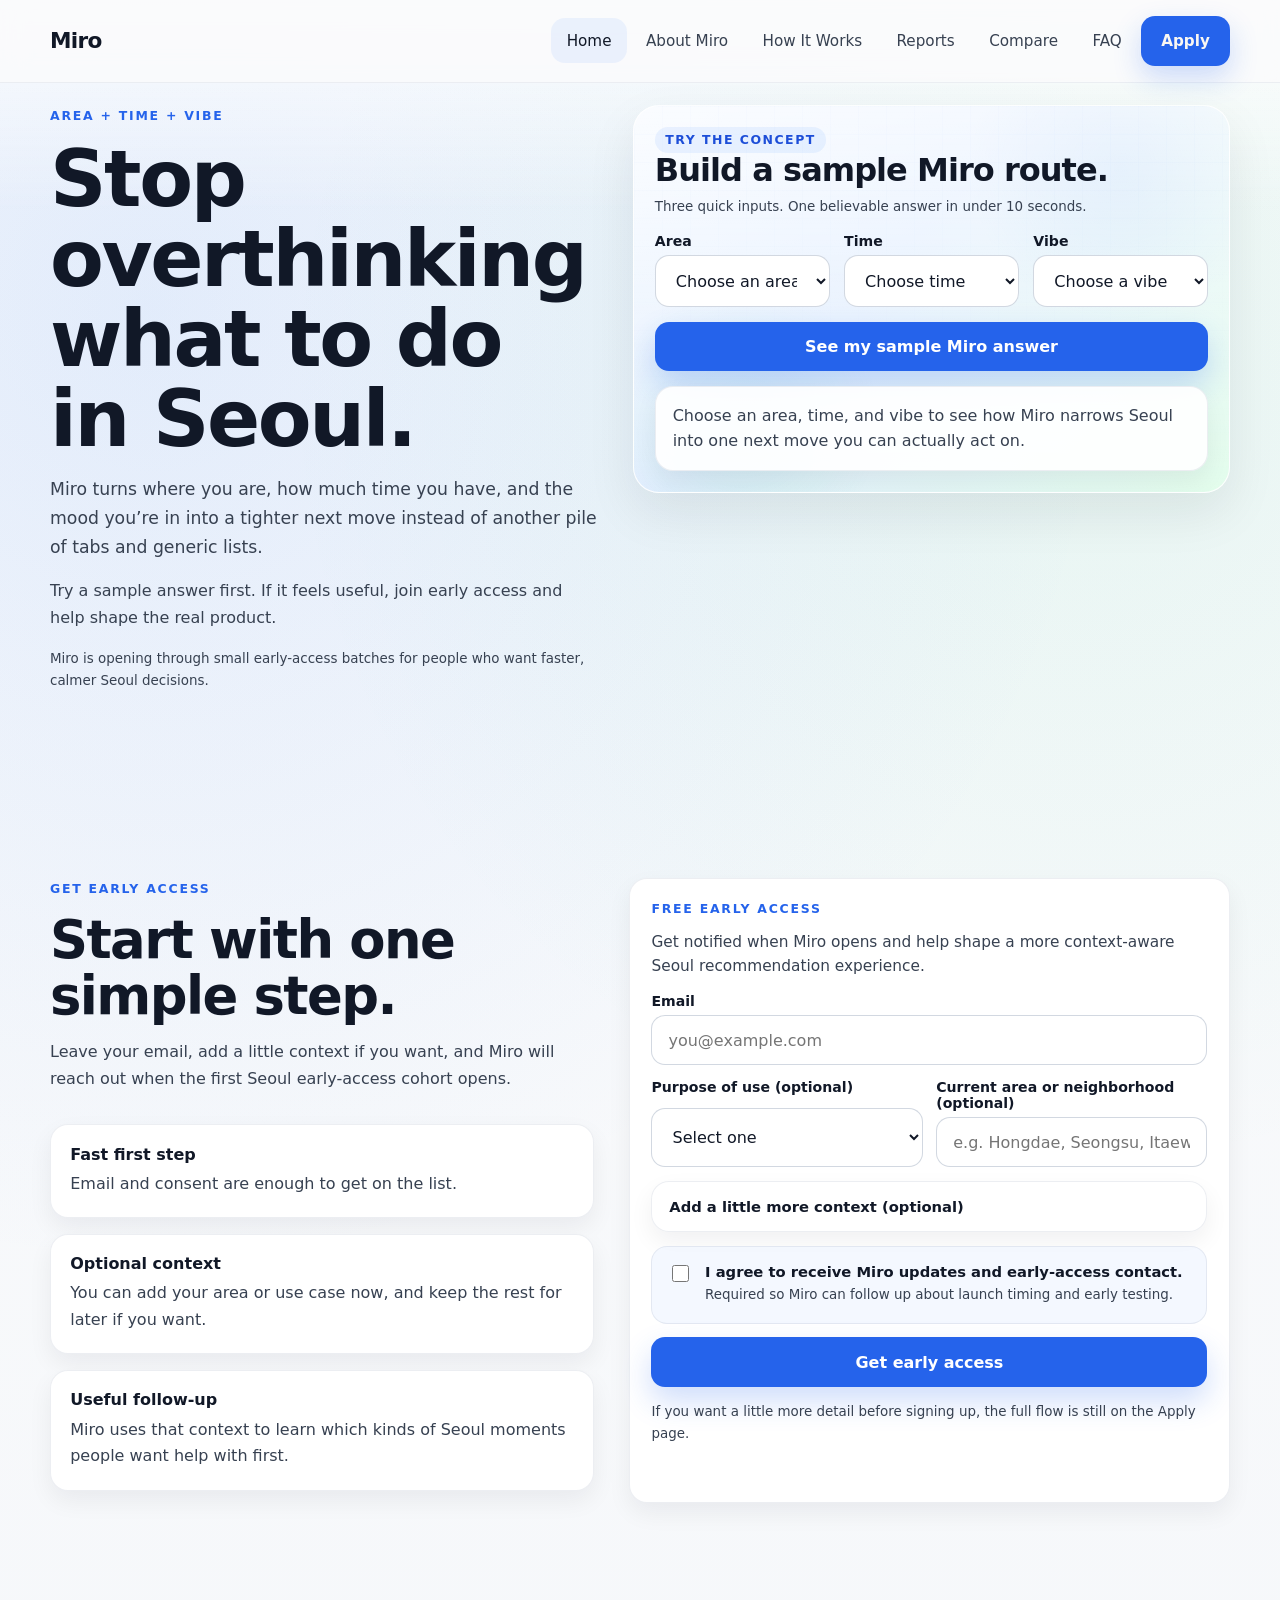
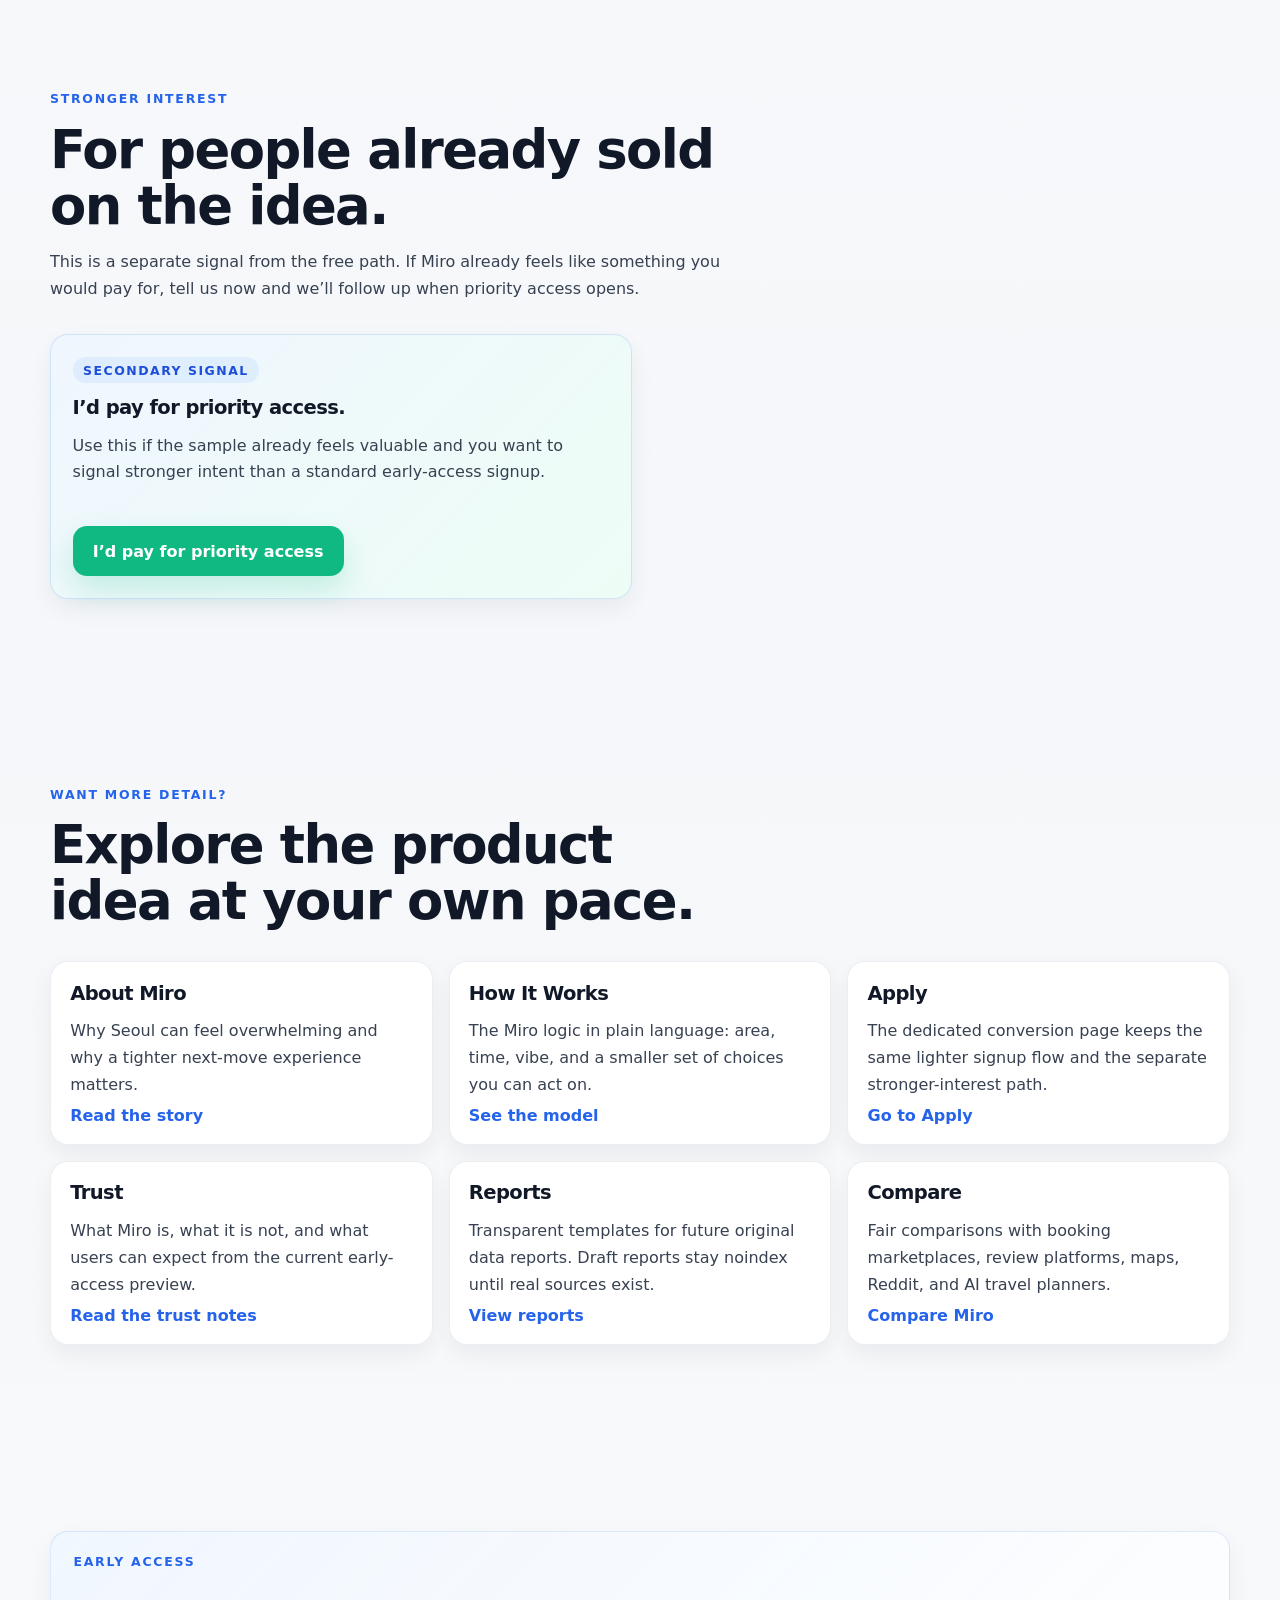
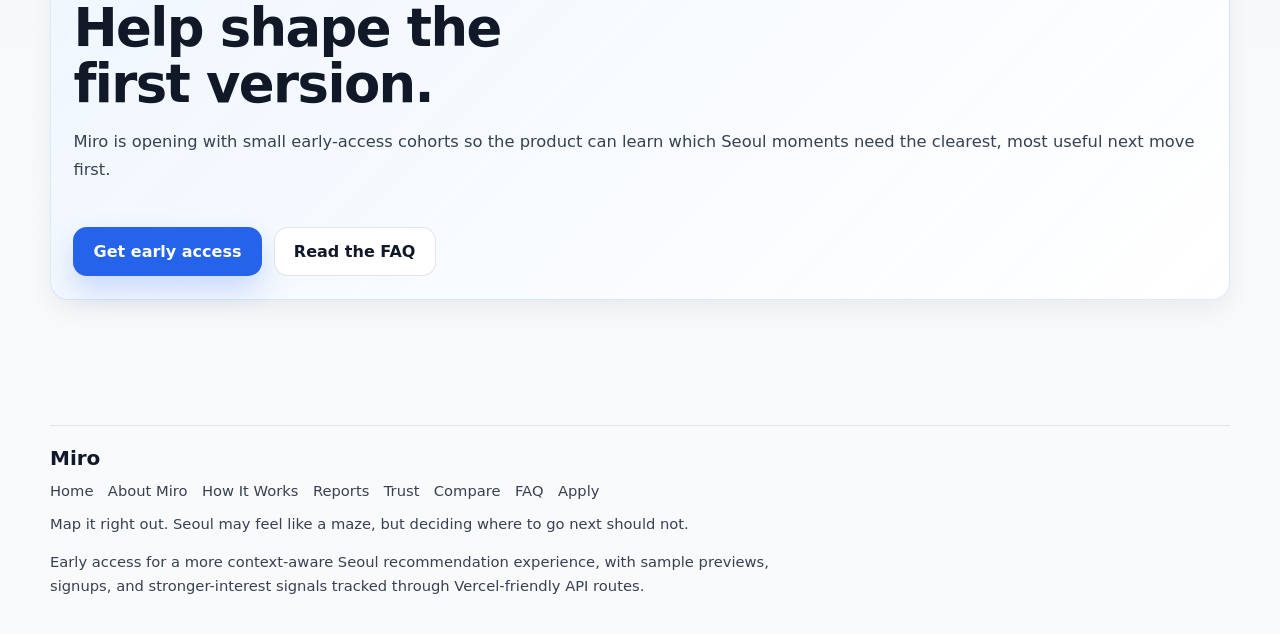
==== index.html @ 405bc52f "Update Miro GEO" ====
<!DOCTYPE html>
<html lang="en">
<head>
  <meta charset="utf-8">
  <meta name="viewport" content="width=device-width, initial-scale=1">
  <title>Miro | Context-aware Korea travel recommendations</title>
  <meta name="description" content="Miro helps international travelers in Korea preview context-aware itineraries and local recommendations shaped by area, time, vibe, and local signals.">
  <!-- SEO: Phase 1 foundation -->
  <link rel="canonical" href="https://miro-smoketest.vercel.app/">
  <meta property="og:site_name" content="Miro">
  <meta property="og:title" content="Miro | Context-aware Korea travel recommendations">
  <meta property="og:description" content="Miro helps international travelers in Korea preview context-aware itineraries and local recommendations shaped by area, time, vibe, and local signals.">
  <meta property="og:type" content="website">
  <meta property="og:url" content="https://miro-smoketest.vercel.app/">
  <meta name="twitter:card" content="summary">
  <meta name="twitter:title" content="Miro | Context-aware Korea travel recommendations">
  <meta name="twitter:description" content="Miro helps international travelers in Korea preview context-aware itineraries and local recommendations shaped by area, time, vibe, and local signals.">
  <script type="application/ld+json">
  {
    "@context": "https://schema.org",
    "@graph": [
      {
        "@type": "Organization",
        "@id": "https://miro-smoketest.vercel.app/#organization",
        "name": "Miro",
        "url": "https://miro-smoketest.vercel.app/",
        "description": "Miro is an early-access Korea local travel recommendation product for international travelers."
      },
      {
        "@type": "WebSite",
        "@id": "https://miro-smoketest.vercel.app/#website",
        "name": "Miro",
        "url": "https://miro-smoketest.vercel.app/",
        "publisher": {
          "@id": "https://miro-smoketest.vercel.app/#organization"
        },
        "inLanguage": "en"
      },
      {
        "@type": "WebApplication",
        "@id": "https://miro-smoketest.vercel.app/#webapp",
        "name": "Miro",
        "url": "https://miro-smoketest.vercel.app/",
        "applicationCategory": "TravelApplication",
        "operatingSystem": "Web",
        "description": "Miro helps international travelers in Korea preview context-aware itineraries and recommendations shaped by area, time, vibe, and local signals.",
        "audience": {
          "@type": "Audience",
          "audienceType": "International travelers visiting Korea"
        }
      }
    ]
  }
  </script>
  <!-- /SEO: Phase 1 foundation -->
  <link rel="stylesheet" href="styles.css">
  <script src="script.js" defer></script>
</head>
<body data-page="home">
  <header class="site-header">
    <div class="container">
      <div class="site-bar">
        <a class="brand-mark" href="index.html">Miro</a>

        <nav class="site-nav site-nav-desktop" aria-label="Primary">
          <a class="nav-link" data-nav="home" href="index.html">Home</a>
          <a class="nav-link" data-nav="about" href="about.html">About Miro</a>
          <a class="nav-link" data-nav="how" href="how-it-works.html">How It Works</a>
          <a class="nav-link" data-nav="reports" href="reports/">Reports</a>
          <a class="nav-link" data-nav="compare" href="compare/">Compare</a>
          <a class="nav-link" data-nav="faq" href="faq.html">FAQ</a>
          <a class="nav-cta" data-nav="apply" data-cta="nav-apply" href="apply.html">Apply</a>
        </nav>

        <details class="mobile-menu">
          <summary>Menu</summary>
          <div class="mobile-menu-panel">
            <nav class="site-nav" aria-label="Mobile">
              <a class="nav-link" data-nav="home" href="index.html">Home</a>
              <a class="nav-link" data-nav="about" href="about.html">About Miro</a>
              <a class="nav-link" data-nav="how" href="how-it-works.html">How It Works</a>
              <a class="nav-link" data-nav="reports" href="reports/">Reports</a>
              <a class="nav-link" data-nav="compare" href="compare/">Compare</a>
              <a class="nav-link" data-nav="faq" href="faq.html">FAQ</a>
              <a class="nav-cta" data-nav="apply" data-cta="nav-apply-mobile" href="apply.html">Apply</a>
            </nav>
          </div>
        </details>
      </div>
    </div>
  </header>

  <main class="page-main">
    <section class="page-hero" data-section="hero">
      <div class="container">
        <div class="page-hero-grid">
          <div class="page-copy">
            <span class="eyebrow">Area + time + vibe</span>
            <h1 class="page-title">Stop overthinking what to do in Seoul.</h1>
            <p class="page-lead">Miro turns where you are, how much time you have, and the mood you&rsquo;re in into a tighter next move instead of another pile of tabs and generic lists.</p>
            <p>Try a sample answer first. If it feels useful, join early access and help shape the real product.</p>
            <p class="form-note">Miro is opening through small early-access batches for people who want faster, calmer Seoul decisions.</p>
          </div>

          <section class="demo-card" data-section="home-demo" aria-label="Sample Miro preview">
            <div class="demo-card-shell">
              <div class="demo-copy">
                <span class="intent-meta">Try the concept</span>
                <h2 class="demo-title">Build a sample Miro route.</h2>
                <p class="form-note">Three quick inputs. One believable answer in under 10 seconds.</p>
              </div>

              <form class="demo-form" data-demo-form="home">
                <div class="demo-grid">
                  <div class="field">
                    <label for="demo-area">Area</label>
                    <select id="demo-area" name="area" required>
                      <option value="">Choose an area</option>
                      <option value="hongdae">Hongdae</option>
                      <option value="seongsu">Seongsu</option>
                      <option value="itaewon">Itaewon</option>
                      <option value="myeongdong">Myeongdong</option>
                      <option value="jamsil">Jamsil</option>
                    </select>
                  </div>

                  <div class="field">
                    <label for="demo-time">Time</label>
                    <select id="demo-time" name="time" required>
                      <option value="">Choose time</option>
                      <option value="45_min">45 min</option>
                      <option value="2_hours">2 hours</option>
                      <option value="half_day">Half day</option>
                      <option value="evening">Evening</option>
                    </select>
                  </div>

                  <div class="field">
                    <label for="demo-vibe">Vibe</label>
                    <select id="demo-vibe" name="vibe" required>
                      <option value="">Choose a vibe</option>
                      <option value="calm">Calm</option>
                      <option value="local">Local</option>
                      <option value="date">Date</option>
                      <option value="food">Food</option>
                      <option value="design">Design</option>
                      <option value="night">Night</option>
                      <option value="reset">Reset</option>
                    </select>
                  </div>
                </div>

                <div class="demo-selection" data-demo-selection hidden aria-live="polite">
                  <span class="demo-chip" data-demo-chip="area">Area: not set</span>
                  <span class="demo-chip" data-demo-chip="time">Time: not set</span>
                  <span class="demo-chip" data-demo-chip="vibe">Vibe: not set</span>
                </div>

                <button class="button button-primary" type="submit" data-cta="home-demo-submit">See my sample Miro answer</button>
              </form>

              <div class="demo-placeholder" data-demo-placeholder>
                Choose an area, time, and vibe to see how Miro narrows Seoul into one next move you can actually act on.
              </div>

              <div class="demo-result" data-demo-result hidden>
                <div class="demo-result-head">
                  <span class="intent-meta" data-demo-badge>Sample Miro answer</span>
                  <p class="demo-context" data-demo-context></p>
                  <h3 data-demo-title></h3>
                  <p data-demo-summary></p>
                </div>
                <ol class="demo-stops" data-demo-stops></ol>
                <p class="demo-tip" data-demo-tip></p>
                <div class="cta-row">
                  <a class="button button-primary" href="#home-signup" data-cta="home-primary-get-early-access">Get early access</a>
                  <a class="button button-secondary" href="how-it-works.html" data-cta="home-demo-how">See how it works</a>
                </div>
              </div>
            </div>
          </section>
        </div>
      </div>
    </section>

    <section class="section" id="home-signup" data-section="home-signup">
      <div class="container">
        <div class="apply-shell">
          <div class="apply-copy">
            <div class="section-heading">
              <span class="section-label">Get early access</span>
              <h2>Start with one simple step.</h2>
              <p>Leave your email, add a little context if you want, and Miro will reach out when the first Seoul early-access cohort opens.</p>
            </div>

            <div class="note-list">
              <div class="note-row">
                <strong>Fast first step</strong>
                <p>Email and consent are enough to get on the list.</p>
              </div>
              <div class="note-row">
                <strong>Optional context</strong>
                <p>You can add your area or use case now, and keep the rest for later if you want.</p>
              </div>
              <div class="note-row">
                <strong>Useful follow-up</strong>
                <p>Miro uses that context to learn which kinds of Seoul moments people want help with first.</p>
              </div>
            </div>
          </div>

          <form
            class="signup-form form-card"
            action="/api/signup"
            method="POST"
            data-signup-form="home"
          >
            <span class="section-label" style="margin-bottom: 0;">Free early access</span>
            <p class="form-intro">Get notified when Miro opens and help shape a more context-aware Seoul recommendation experience.</p>

            <div data-form-fields class="form-grid">
              <div class="field">
                <label for="home-email">Email</label>
                <input id="home-email" name="email" type="email" placeholder="you@example.com" autocomplete="email" required>
              </div>

              <div class="field-grid">
                <div class="field">
                  <label for="home-use-case">Purpose of use (optional)</label>
                  <select id="home-use-case" name="use_case">
                    <option value="">Select one</option>
                    <option value="travel">Travel</option>
                    <option value="local_exploration">Local exploration</option>
                    <option value="date">Date</option>
                    <option value="food">Food</option>
                    <option value="other">Other</option>
                  </select>
                </div>

                <div class="field">
                  <label for="home-area">Current area or neighborhood (optional)</label>
                  <input id="home-area" name="area" type="text" placeholder="e.g. Hongdae, Seongsu, Itaewon">
                </div>
              </div>

              <details class="advanced-fields" data-advanced-fields>
                <summary>Add a little more context (optional)</summary>
                <div class="advanced-fields-body">
                  <div class="field-grid">
                    <div class="field">
                      <label for="home-name">Name (optional)</label>
                      <input id="home-name" name="name" type="text" placeholder="Your name" autocomplete="name">
                    </div>

                    <div class="field">
                      <label for="home-phone">Phone number (optional)</label>
                      <input id="home-phone" name="phone" type="tel" placeholder="+82 10-0000-0000" autocomplete="tel">
                    </div>

                    <div class="field">
                      <label for="home-language">Preferred language or nationality (optional)</label>
                      <input
                        id="home-language"
                        name="language_or_nationality"
                        type="text"
                        placeholder="e.g. English, Korean, Japanese"
                        autocomplete="language"
                      >
                    </div>
                  </div>

                  <div class="field">
                    <label for="home-message">What do you want help with? (optional)</label>
                    <textarea
                      id="home-message"
                      name="message"
                      placeholder="Tell Miro what you are trying to decide, plan, or discover."
                    ></textarea>
                  </div>
                </div>
              </details>

              <div class="consent-field">
                <input id="home-consent" name="consent" type="checkbox" required>
                <div class="consent-copy">
                  <label for="home-consent">I agree to receive Miro updates and early-access contact.</label>
                  <p class="form-note">Required so Miro can follow up about launch timing and early testing.</p>
                </div>
              </div>

              <div class="form-actions">
                <button class="button button-primary" type="submit" data-cta="home-signup-submit">Get early access</button>
                <p class="form-note">If you want a little more detail before signing up, the full flow is still on the <a href="apply.html" data-cta="home-apply-link">Apply page</a>.</p>
                <div class="form-status" data-form-status aria-live="polite"></div>
              </div>
            </div>

            <div class="form-success" data-form-success hidden>
              <span class="intent-meta">You&rsquo;re in</span>
              <h3>You&rsquo;re on the Miro early-access list.</h3>
              <p>Miro saved your request for <strong data-success-email></strong>. That tells us this kind of faster Seoul decision flow is worth building.</p>
              <p class="form-note">If you also want to signal stronger purchase intent, that secondary path is right below.</p>
            </div>
          </form>
        </div>
      </div>
    </section>

    <section class="section" data-section="priority">
      <div class="container">
        <div class="section-heading">
          <span class="section-label">Stronger interest</span>
          <h2>For people already sold on the idea.</h2>
          <p>This is a separate signal from the free path. If Miro already feels like something you would pay for, tell us now and we&rsquo;ll follow up when priority access opens.</p>
        </div>

        <div class="intent-grid">
          <article class="intent-card is-priority" id="priority-access" data-intent="priority">
            <span class="intent-meta">Secondary signal</span>
            <h3>I&rsquo;d pay for priority access.</h3>
            <p>Use this if the sample already feels valuable and you want to signal stronger intent than a standard early-access signup.</p>
            <div class="cta-row">
              <a
                class="button button-accent"
                href="https://buy.stripe.com/YOUR_PAYMENT_LINK"
                target="_blank"
                rel="noopener noreferrer"
                data-cta="stronger_intent_cta_clicked"
                data-payment-cta="payment_cta_clicked"
                data-placeholder-label="I&rsquo;d pay for priority access"
                data-placeholder-cta="stronger_intent_cta_clicked"
                data-placeholder-note-target="home-priority-note"
              >
                Reserve priority access
              </a>
            </div>
            <p class="form-note" id="home-priority-note" hidden>Thanks - we noted your stronger interest. Priority access opens after the first early-access cohort.</p>
          </article>
        </div>
      </div>
    </section>

    <section class="section" data-section="navigation">
      <div class="container">
        <div class="section-heading">
          <span class="section-label">Want more detail?</span>
          <h2>Explore the product idea at your own pace.</h2>
        </div>

        <div class="link-rail">
          <div class="link-rail-item">
            <h3>About Miro</h3>
            <p>Why Seoul can feel overwhelming and why a tighter next-move experience matters.</p>
            <a href="about.html" data-cta="about-home">Read the story</a>
          </div>
          <div class="link-rail-item">
            <h3>How It Works</h3>
            <p>The Miro logic in plain language: area, time, vibe, and a smaller set of choices you can act on.</p>
            <a href="how-it-works.html" data-cta="how-home">See the model</a>
          </div>
          <div class="link-rail-item">
            <h3>Apply</h3>
            <p>The dedicated conversion page keeps the same lighter signup flow and the separate stronger-interest path.</p>
            <a href="apply.html" data-cta="apply-home">Go to Apply</a>
          </div>
          <div class="link-rail-item">
            <h3>Trust</h3>
            <p>What Miro is, what it is not, and what users can expect from the current early-access preview.</p>
            <a href="trust.html" data-cta="trust-home">Read the trust notes</a>
          </div>
          <div class="link-rail-item">
            <h3>Reports</h3>
            <p>Transparent templates for future original data reports. Draft reports stay noindex until real sources exist.</p>
            <a href="reports/" data-cta="reports-home">View reports</a>
          </div>
          <div class="link-rail-item">
            <h3>Compare</h3>
            <p>Fair comparisons with booking marketplaces, review platforms, maps, Reddit, and AI travel planners.</p>
            <a href="compare/" data-cta="compare-home">Compare Miro</a>
          </div>
        </div>
      </div>
    </section>

    <section class="section" data-section="closing">
      <div class="container">
        <div class="closing-panel">
          <span class="section-label">Early access</span>
          <h2>Help shape the first version.</h2>
          <p>Miro is opening with small early-access cohorts so the product can learn which Seoul moments need the clearest, most useful next move first.</p>
          <div class="cta-row">
            <a class="button button-primary" href="#home-signup" data-cta="home-closing-signup">Get early access</a>
            <a class="button button-secondary" href="faq.html" data-cta="home-closing-faq">Read the FAQ</a>
          </div>
        </div>
      </div>
    </section>
  </main>

  <footer class="site-footer">
    <div class="container">
      <div class="footer-shell">
        <div class="footer-mark">Miro</div>
        <div class="footer-links">
          <a href="index.html">Home</a>
          <a href="about.html">About Miro</a>
          <a href="how-it-works.html">How It Works</a>
          <a href="reports/">Reports</a>
          <a href="trust.html">Trust</a>
          <a href="compare/">Compare</a>
          <a href="faq.html">FAQ</a>
          <a href="apply.html">Apply</a>
        </div>
        <p class="footer-meta">Map it right out. Seoul may feel like a maze, but deciding where to go next should not.</p>
        <p class="footer-meta">Early access for a more context-aware Seoul recommendation experience, with sample previews, signups, and stronger-interest signals tracked through Vercel-friendly API routes.</p>
      </div>
    </div>
  </footer>
</body>
</html>
---- styles.css ----
:root {
  --bg: #fafbfc;
  --bg-soft: #f5f7fa;
  --panel: #ffffff;
  --panel-strong: #ffffff;
  --text: #111827;
  --muted: #374151;
  --line: rgba(148, 163, 184, 0.24);
  --line-strong: rgba(148, 163, 184, 0.42);
  --brand: #2563eb;
  --accent: #10b981;
  --shadow: 0 20px 50px rgba(15, 23, 42, 0.08);
  --shadow-soft: 0 10px 24px rgba(15, 23, 42, 0.06);
  --radius-lg: 26px;
  --radius-md: 18px;
  --radius-sm: 14px;
  --max-width: 1180px;
}

* {
  box-sizing: border-box;
}

html {
  scroll-behavior: smooth;
}

body {
  margin: 0;
  min-height: 100vh;
  font-family: Inter, system-ui, "Segoe UI", "Helvetica Neue", Arial, sans-serif;
  color: var(--text);
  background:
    radial-gradient(circle at 12% 8%, rgba(59, 130, 246, 0.12), transparent 26%),
    radial-gradient(circle at 84% 10%, rgba(16, 185, 129, 0.08), transparent 22%),
    linear-gradient(180deg, #fafbfc 0%, #f5f7fa 56%, #f9fafb 100%);
}

body::before {
  content: "";
  position: fixed;
  inset: 0;
  z-index: -1;
  pointer-events: none;
  background: linear-gradient(180deg, rgba(255, 255, 255, 0.76), transparent 24%);
}

::selection {
  background: rgba(59, 130, 246, 0.18);
}

[hidden] {
  display: none !important;
}

a {
  color: inherit;
  text-decoration: none;
}

button,
input,
select,
textarea {
  font: inherit;
}

figure {
  margin: 0;
}

img {
  display: block;
  max-width: 100%;
}

h1,
h2,
h3,
h4 {
  margin: 0;
  font-family: Inter, system-ui, "Segoe UI", "Helvetica Neue", Arial, sans-serif;
  font-weight: 700;
  letter-spacing: -0.03em;
  color: var(--text);
}

h1 {
  font-size: clamp(2.8rem, 9vw, 4.9rem);
  line-height: 1.02;
}

h2 {
  font-size: clamp(2rem, 6vw, 3.3rem);
  line-height: 1.06;
}

h3 {
  font-size: 1.22rem;
  line-height: 1.22;
}

p,
li {
  margin: 0;
  color: var(--muted);
  font-size: 1rem;
  line-height: 1.68;
}

p strong,
li strong {
  color: var(--text);
}

.container {
  width: min(var(--max-width), calc(100% - 1.5rem));
  margin: 0 auto;
}

.site-header {
  position: sticky;
  top: 0;
  z-index: 20;
  padding: 1rem 0;
  background: rgba(250, 251, 252, 0.82);
  backdrop-filter: blur(14px);
  border-bottom: 1px solid rgba(148, 163, 184, 0.14);
}

.site-bar {
  display: flex;
  align-items: center;
  justify-content: space-between;
  gap: 1rem;
}

.brand-mark {
  font-family: Inter, system-ui, "Segoe UI", "Helvetica Neue", Arial, sans-serif;
  font-size: 1.35rem;
  font-weight: 800;
  letter-spacing: -0.03em;
  color: var(--text);
}

.site-nav {
  display: flex;
  align-items: center;
  gap: 0.25rem;
}

.site-nav-desktop {
  display: none;
}

.nav-link,
.nav-cta {
  position: relative;
  display: inline-flex;
  align-items: center;
  justify-content: center;
  min-height: 2.8rem;
  padding: 0.75rem 0.95rem;
  font-size: 0.95rem;
  color: var(--muted);
  border-radius: 14px;
}

.nav-link::after {
  display: none;
}

.nav-link:hover,
.nav-link.is-active {
  color: var(--text);
  background: rgba(59, 130, 246, 0.08);
}

.nav-link.is-active::after {
  background: var(--text);
}

.nav-cta,
.button {
  display: inline-flex;
  align-items: center;
  justify-content: center;
  min-height: 3.1rem;
  padding: 0.9rem 1.2rem;
  border-radius: 14px;
  border: 1px solid transparent;
  cursor: pointer;
  font-weight: 700;
  transition: transform 180ms ease, background 180ms ease, border-color 180ms ease, box-shadow 180ms ease;
}

.nav-cta:hover,
.button:hover,
.nav-cta:focus-visible,
.button:focus-visible {
  transform: translateY(-1px);
}

.nav-cta {
  background: #2563eb;
  color: #faf7f2;
  box-shadow: 0 12px 28px rgba(37, 99, 235, 0.22);
}

.mobile-menu {
  position: relative;
}

.mobile-menu summary {
  list-style: none;
  display: inline-flex;
  align-items: center;
  justify-content: center;
  min-height: 3rem;
  padding: 0.75rem 1rem;
  border-radius: 14px;
  border: 1px solid var(--line);
  background: rgba(255, 255, 255, 0.9);
  color: var(--text);
  cursor: pointer;
}

.mobile-menu summary::-webkit-details-marker {
  display: none;
}

.mobile-menu[open] summary {
  background: rgba(255, 255, 255, 0.78);
}

.mobile-menu-panel {
  position: absolute;
  right: 0;
  top: calc(100% + 0.6rem);
  width: min(18rem, calc(100vw - 1.5rem));
  padding: 0.6rem;
  border-radius: 18px;
  border: 1px solid rgba(148, 163, 184, 0.14);
  background: rgba(255, 255, 255, 0.98);
  box-shadow: var(--shadow);
}

.mobile-menu-panel .site-nav {
  flex-direction: column;
  align-items: stretch;
}

.mobile-menu-panel .nav-link,
.mobile-menu-panel .nav-cta {
  justify-content: flex-start;
  width: 100%;
}

.page-main {
  padding-bottom: 2rem;
}

.page-hero,
.page-intro {
  padding: 1.2rem 0 4.75rem;
}

.page-hero-grid,
.page-intro-grid,
.split-layout,
.example-shell,
.apply-shell {
  display: grid;
  gap: 2rem;
  align-items: start;
}

.eyebrow {
  display: inline-block;
  margin: 0 0 1rem;
  font-size: 0.78rem;
  font-weight: 700;
  letter-spacing: 0.14em;
  text-transform: uppercase;
  color: #2563eb;
}

.page-title {
  max-width: 10ch;
}

.page-lead,
.page-copy,
.reading-width {
  max-width: 40rem;
}

.page-lead {
  font-size: 1.08rem;
}

.demo-title {
  font-size: clamp(1.45rem, 4vw, 2rem);
  line-height: 1.08;
}

.page-hero p,
.page-intro p,
.page-copy p {
  margin-top: 1rem;
}

.meaning-note {
  margin-bottom: 1.35rem;
  padding: 1rem 1.1rem;
  border-left: 3px solid rgba(37, 99, 235, 0.28);
  border-radius: 16px;
  background: rgba(255, 255, 255, 0.84);
  box-shadow: var(--shadow-soft);
}

.meaning-note p {
  font-size: 0.97rem;
  line-height: 1.62;
}

.hero-actions,
.page-actions,
.cta-row {
  display: flex;
  flex-wrap: wrap;
  gap: 0.75rem;
  margin-top: 1.7rem;
}

.button-primary {
  background: #2563eb;
  color: #ffffff;
  box-shadow: 0 14px 30px rgba(37, 99, 235, 0.22);
}

.button-accent {
  background: #10b981;
  color: #ffffff;
  box-shadow: 0 14px 30px rgba(16, 185, 129, 0.2);
}

.button-secondary {
  background: #ffffff;
  color: var(--text);
  border: 1px solid rgba(148, 163, 184, 0.28);
}

.button-primary:hover,
.button-primary:focus-visible {
  background: #1d4ed8;
  box-shadow: 0 18px 36px rgba(37, 99, 235, 0.24);
}

.button-accent:hover,
.button-accent:focus-visible {
  background: #059669;
  box-shadow: 0 18px 36px rgba(16, 185, 129, 0.22);
}

.button-secondary:hover,
.button-secondary:focus-visible {
  background: #eff6ff;
  border-color: rgba(59, 130, 246, 0.22);
}

.demo-card {
  position: relative;
  overflow: hidden;
  border-radius: var(--radius-lg);
  border: 1px solid rgba(255, 255, 255, 0.9);
  background:
    linear-gradient(180deg, rgba(255, 255, 255, 0.7), rgba(255, 255, 255, 0.18)),
    radial-gradient(circle at 82% 16%, rgba(59, 130, 246, 0.18), transparent 26%),
    radial-gradient(circle at 18% 82%, rgba(16, 185, 129, 0.12), transparent 24%),
    linear-gradient(135deg, #eff6ff 0%, #dbeafe 42%, #dcfce7 100%);
  box-shadow: var(--shadow);
}

.demo-card::before {
  content: "";
  position: absolute;
  inset: 0;
  background:
    linear-gradient(90deg, rgba(59, 130, 246, 0.08) 1px, transparent 1px),
    linear-gradient(rgba(59, 130, 246, 0.08) 1px, transparent 1px);
  background-size: 28px 28px;
  mask-image: linear-gradient(180deg, rgba(0, 0, 0, 0.32), transparent 82%);
  opacity: 0.6;
  pointer-events: none;
}

.demo-card-shell,
.demo-form,
.demo-grid,
.demo-selection,
.demo-result,
.demo-result-head,
.advanced-fields-body {
  display: grid;
  gap: 0.9rem;
}

.demo-card-shell {
  position: relative;
  padding: 1.3rem;
}

.demo-copy .form-note {
  margin-top: 0.55rem;
}

.demo-form .button-primary {
  width: 100%;
}

.demo-selection {
  grid-template-columns: repeat(auto-fit, minmax(110px, 1fr));
}

.demo-chip {
  display: inline-flex;
  align-items: center;
  justify-content: center;
  min-height: 2.8rem;
  padding: 0.7rem 0.85rem;
  border-radius: 999px;
  border: 1px solid rgba(37, 99, 235, 0.18);
  background: rgba(255, 255, 255, 0.78);
  color: #1e3a8a;
  font-size: 0.88rem;
  font-weight: 700;
  text-align: center;
}

.demo-placeholder,
.demo-result {
  position: relative;
  padding: 1rem 1.05rem;
  border-radius: 18px;
  border: 1px solid rgba(148, 163, 184, 0.18);
  background: rgba(255, 255, 255, 0.92);
  box-shadow: var(--shadow-soft);
}

.demo-placeholder {
  color: var(--muted);
  line-height: 1.6;
}

.demo-result-head p,
.demo-tip {
  font-size: 0.95rem;
  line-height: 1.62;
}

.demo-context {
  color: #1e3a8a;
  font-size: 0.82rem;
  font-weight: 700;
  letter-spacing: 0.1em;
  text-transform: uppercase;
}

.demo-stops {
  margin: 0;
  padding: 0;
  list-style: none;
  display: grid;
  gap: 0.75rem;
}

.demo-stops li {
  display: grid;
  gap: 0.35rem;
  padding: 0.95rem 1rem;
  border: 1px solid rgba(148, 163, 184, 0.18);
  border-radius: 16px;
  background: rgba(255, 255, 255, 0.88);
  box-shadow: 0 8px 18px rgba(15, 23, 42, 0.05);
}

.demo-stop-kicker {
  display: inline-flex;
  align-items: center;
  width: fit-content;
  padding: 0.2rem 0.55rem;
  border-radius: 999px;
  background: rgba(37, 99, 235, 0.1);
  color: #1d4ed8;
  font-size: 0.72rem;
  font-weight: 700;
  letter-spacing: 0.08em;
  text-transform: uppercase;
}

.demo-stops strong {
  color: var(--text);
}

.demo-tip {
  padding: 0.9rem 1rem;
  border-radius: 14px;
  background: rgba(239, 246, 255, 0.84);
  color: #1e3a8a;
}

.page-art {
  position: relative;
  overflow: hidden;
  min-height: 24rem;
  border-radius: var(--radius-lg);
  border: 1px solid rgba(255, 255, 255, 0.9);
  box-shadow: var(--shadow);
  isolation: isolate;
}

.page-art::before {
  content: "";
  position: absolute;
  inset: 0;
  background:
    linear-gradient(90deg, rgba(59, 130, 246, 0.08) 1px, transparent 1px),
    linear-gradient(rgba(59, 130, 246, 0.08) 1px, transparent 1px);
  background-size: 36px 36px;
  mask-image: linear-gradient(180deg, rgba(0, 0, 0, 0.28), transparent 82%);
  opacity: 0.72;
  z-index: -1;
}

.page-art::after {
  content: "";
  position: absolute;
  inset: 0;
  background:
    radial-gradient(circle at 16% 18%, rgba(255, 255, 255, 0.86), transparent 18%),
    radial-gradient(circle at 86% 84%, rgba(255, 255, 255, 0.32), transparent 24%);
  z-index: -1;
}

.page-art-home {
  background:
    linear-gradient(180deg, rgba(255, 255, 255, 0.6), rgba(255, 255, 255, 0.14)),
    radial-gradient(circle at 18% 18%, rgba(255, 255, 255, 0.92), transparent 20%),
    radial-gradient(circle at 78% 22%, rgba(59, 130, 246, 0.2), transparent 28%),
    radial-gradient(circle at 76% 76%, rgba(16, 185, 129, 0.14), transparent 24%),
    linear-gradient(135deg, #eef5ff 0%, #dbeafe 46%, #dcfce7 100%);
}

.page-art-about {
  background:
    linear-gradient(180deg, rgba(255, 255, 255, 0.58), rgba(255, 255, 255, 0.12)),
    radial-gradient(circle at 24% 20%, rgba(255, 255, 255, 0.88), transparent 22%),
    radial-gradient(circle at 74% 26%, rgba(59, 130, 246, 0.16), transparent 30%),
    linear-gradient(135deg, #f0f7ff 0%, #e0ecff 52%, #e9fdf5 100%);
}

.page-art-how {
  background:
    linear-gradient(180deg, rgba(255, 255, 255, 0.54), rgba(255, 255, 255, 0.12)),
    radial-gradient(circle at 72% 20%, rgba(255, 255, 255, 0.86), transparent 24%),
    radial-gradient(circle at 24% 74%, rgba(16, 185, 129, 0.12), transparent 26%),
    linear-gradient(135deg, #eef8ff 0%, #d8ebff 48%, #e4fff5 100%);
}

.page-art-faq {
  background:
    linear-gradient(180deg, rgba(255, 255, 255, 0.56), rgba(255, 255, 255, 0.12)),
    radial-gradient(circle at 28% 22%, rgba(255, 255, 255, 0.9), transparent 24%),
    radial-gradient(circle at 80% 72%, rgba(59, 130, 246, 0.12), transparent 26%),
    linear-gradient(135deg, #f5f9ff 0%, #e5efff 50%, #eefdf7 100%);
}

.page-art-apply {
  background:
    linear-gradient(180deg, rgba(255, 255, 255, 0.58), rgba(255, 255, 255, 0.14)),
    radial-gradient(circle at 74% 18%, rgba(255, 255, 255, 0.9), transparent 20%),
    radial-gradient(circle at 18% 78%, rgba(16, 185, 129, 0.14), transparent 22%),
    linear-gradient(135deg, #eff6ff 0%, #dbeafe 42%, #dcfce7 100%);
}

.page-art-inner {
  display: flex;
  flex-direction: column;
  justify-content: space-between;
  min-height: 100%;
  padding: 1.2rem;
}

.art-label {
  font-size: 0.76rem;
  font-weight: 700;
  letter-spacing: 0.16em;
  text-transform: uppercase;
  color: #2563eb;
}

.art-quote {
  max-width: 17rem;
  font-family: Inter, system-ui, "Segoe UI", "Helvetica Neue", Arial, sans-serif;
  font-size: clamp(1.95rem, 6vw, 3rem);
  font-weight: 800;
  line-height: 1.05;
  letter-spacing: -0.03em;
  color: #0f172a;
  text-shadow: none;
}

.art-panel {
  max-width: 19rem;
  padding: 1rem 1.05rem;
  border-radius: 18px;
  border: 1px solid rgba(148, 163, 184, 0.2);
  background: rgba(255, 255, 255, 0.92);
  box-shadow: var(--shadow-soft);
}

.art-panel strong {
  display: block;
  margin-bottom: 0.35rem;
  font-size: 0.84rem;
  letter-spacing: 0.12em;
  text-transform: uppercase;
  color: var(--accent);
}

.art-panel p,
.art-panel li {
  color: var(--muted);
  font-size: 0.95rem;
  line-height: 1.58;
}

.section {
  padding: 4.75rem 0;
}

.section-heading {
  max-width: 42rem;
  margin-bottom: 2rem;
}

.section-heading p {
  margin-top: 0.95rem;
}

.section-label {
  display: inline-block;
  margin: 0 0 0.95rem;
  font-size: 0.78rem;
  font-weight: 700;
  letter-spacing: 0.14em;
  text-transform: uppercase;
  color: #2563eb;
}

.rule-list,
.link-rail,
.comparison-list,
.note-list,
.faq-list {
  display: grid;
  gap: 1rem;
  border-top: 0;
}

.rule-item,
.link-rail-item,
.triad-item,
.note-row,
.faq-item,
.comparison-item,
.step,
.statement-panel,
.quote-panel,
.form-card,
.example-card,
.closing-panel,
.intent-card,
.legacy-card {
  transition: transform 180ms ease, box-shadow 180ms ease, border-color 180ms ease;
}

.rule-item:hover,
.link-rail-item:hover,
.triad-item:hover,
.comparison-item:hover,
.step:hover,
.intent-card:hover,
.example-card:hover,
.form-card:hover,
.closing-panel:hover {
  transform: translateY(-2px);
  box-shadow: 0 18px 36px rgba(15, 23, 42, 0.1);
  border-color: rgba(59, 130, 246, 0.18);
}

.rule-item,
.link-rail-item,
.triad-item,
.note-row,
.faq-item,
.comparison-item {
  padding: 1.2rem;
  border: 1px solid rgba(148, 163, 184, 0.18);
  border-radius: 18px;
  background: #ffffff;
  box-shadow: var(--shadow-soft);
}

.rule-item h3,
.triad-item h3,
.link-rail-item h3 {
  margin-bottom: 0.35rem;
}

.link-rail-item {
  display: grid;
  gap: 0.45rem;
}

.link-rail-item a {
  width: fit-content;
  font-weight: 700;
  color: #2563eb;
}

.link-rail-item a:hover {
  color: #1d4ed8;
}

.guide-hero {
  padding-bottom: 3rem;
}

.guide-title {
  max-width: 14ch;
}

.guide-body {
  padding-top: 2rem;
}

.guide-article {
  display: grid;
  gap: 1.1rem;
  max-width: 52rem;
}

.guide-section,
.guide-card,
.table-wrap {
  padding: 1.25rem;
  border: 1px solid rgba(148, 163, 184, 0.18);
  border-radius: var(--radius-md);
  background: rgba(255, 255, 255, 0.94);
  box-shadow: var(--shadow-soft);
}

.guide-section h2,
.guide-card h3 {
  margin-bottom: 0.65rem;
}

.guide-grid {
  display: grid;
  gap: 1rem;
}

.guide-card {
  display: grid;
  gap: 0.65rem;
}

.guide-card a,
.guide-link-list a {
  width: fit-content;
  font-weight: 700;
  color: #2563eb;
}

.guide-card a:hover,
.guide-link-list a:hover {
  color: #1d4ed8;
}

.guide-link-list {
  display: grid;
  gap: 0.55rem;
  margin: 0;
  padding-left: 1.2rem;
}

.guide-faq-list {
  margin-top: 0.85rem;
}

.guide-cta {
  margin-top: 0.4rem;
}

.report-disclosure {
  border-color: rgba(16, 185, 129, 0.24);
  background: rgba(240, 253, 244, 0.84);
}

.report-methodology {
  border-color: rgba(37, 99, 235, 0.22);
  background: rgba(239, 246, 255, 0.82);
}

.report-card {
  border-style: dashed;
}

.table-wrap {
  overflow-x: auto;
  padding: 0;
}

.compare-table {
  width: 100%;
  border-collapse: collapse;
  min-width: 42rem;
}

.compare-table th,
.compare-table td {
  padding: 0.95rem 1rem;
  border-bottom: 1px solid rgba(148, 163, 184, 0.2);
  color: var(--muted);
  text-align: left;
  vertical-align: top;
}

.compare-table th {
  color: var(--text);
  font-weight: 800;
}

.compare-table tbody tr:last-child th,
.compare-table tbody tr:last-child td {
  border-bottom: 0;
}

.split-layout-copy,
.split-layout-side {
  max-width: 40rem;
}

.statement-panel,
.quote-panel,
.form-card,
.example-card,
.closing-panel {
  border-radius: var(--radius-md);
  border: 1px solid rgba(148, 163, 184, 0.18);
  background: var(--panel);
  box-shadow: var(--shadow-soft);
}

.statement-panel,
.quote-panel,
.example-card,
.closing-panel {
  padding: 1.4rem;
}

.statement-panel p,
.quote-panel p,
.closing-panel p {
  font-family: Inter, system-ui, "Segoe UI", "Helvetica Neue", Arial, sans-serif;
  font-size: clamp(1rem, 2.4vw, 1.18rem);
  font-weight: 500;
  line-height: 1.7;
  color: var(--muted);
}

.comparison-item,
.note-row {
  display: grid;
  gap: 0.45rem;
}

.intent-grid {
  display: grid;
  gap: 1rem;
}

.intent-card {
  display: grid;
  gap: 0.8rem;
  padding: 1.35rem;
  border-radius: var(--radius-md);
  border: 1px solid rgba(148, 163, 184, 0.18);
  background: var(--panel);
  box-shadow: var(--shadow-soft);
}

.intent-card.is-priority {
  background:
    linear-gradient(135deg, rgba(239, 246, 255, 0.96), rgba(236, 253, 245, 0.94));
  border-color: rgba(59, 130, 246, 0.18);
}

.intent-card p + p {
  margin-top: 0.2rem;
}

.intent-meta {
  display: inline-block;
  width: fit-content;
  padding: 0.35rem 0.65rem;
  border-radius: 999px;
  font-size: 0.78rem;
  font-weight: 700;
  letter-spacing: 0.12em;
  text-transform: uppercase;
  color: #1d4ed8;
  background: rgba(59, 130, 246, 0.09);
}

.subtle-list {
  margin: 0;
  padding-left: 1.1rem;
}

.subtle-list li + li {
  margin-top: 0.35rem;
}

.priority-panel {
  display: grid;
  gap: 1rem;
}

.priority-panel p + p {
  margin-top: 0.2rem;
}

.comparison-label {
  display: inline-flex;
  width: fit-content;
  padding: 0.35rem 0.65rem;
  border-radius: 999px;
  font-size: 0.78rem;
  font-weight: 700;
  letter-spacing: 0.14em;
  text-transform: uppercase;
  color: #1d4ed8;
  background: rgba(59, 130, 246, 0.09);
}

.comparison-item h3 {
  font-size: 1.15rem;
  margin-bottom: 0.15rem;
}

.triad,
.steps {
  display: grid;
  gap: 1rem;
}

.triad {
  border-top: 0;
}

.triad-item {
  border-top: 0;
}

.step {
  padding: 1.25rem;
  border: 1px solid rgba(148, 163, 184, 0.18);
  border-radius: 18px;
  background: #ffffff;
  box-shadow: var(--shadow-soft);
}

.step:first-child {
  border-top: 1px solid rgba(148, 163, 184, 0.18);
}

.step-index {
  display: inline-flex;
  align-items: center;
  justify-content: center;
  width: 2.25rem;
  height: 2.25rem;
  margin-bottom: 0.8rem;
  border-radius: 999px;
  background: rgba(59, 130, 246, 0.1);
  font-family: Inter, system-ui, "Segoe UI", "Helvetica Neue", Arial, sans-serif;
  font-size: 1rem;
  font-weight: 800;
  line-height: 1;
  color: #2563eb;
}

.example-shell {
  align-items: start;
}

.example-list {
  margin: 0;
  padding-left: 1.1rem;
}

.example-list li + li {
  margin-top: 0.4rem;
}

.closing-panel {
  display: grid;
  gap: 1rem;
  background: linear-gradient(135deg, rgba(239, 246, 255, 0.9), rgba(255, 255, 255, 0.96));
  border-color: rgba(59, 130, 246, 0.16);
}

.closing-panel p {
  font-size: 1.02rem;
  line-height: 1.7;
  color: var(--muted);
}

.closing-panel h2 {
  max-width: 12ch;
}

.apply-shell {
  gap: 1.5rem;
}

.apply-copy {
  max-width: 34rem;
}

.note-list strong {
  color: var(--text);
}

.form-card {
  padding: 1.35rem;
  background: var(--panel-strong);
}

.signup-form {
  display: grid;
  gap: 0.85rem;
}

.form-grid,
.field-grid,
.form-actions,
.form-success,
.consent-copy {
  display: grid;
  gap: 0.85rem;
}

.form-intro {
  font-size: 0.96rem;
  line-height: 1.62;
}

.field {
  display: grid;
  gap: 0.38rem;
}

.field label {
  font-size: 0.88rem;
  font-weight: 700;
  color: var(--text);
}

.field input,
.field select,
.field textarea {
  width: 100%;
  min-height: 3.15rem;
  padding: 0.9rem 1rem;
  border-radius: 14px;
  border: 1px solid var(--line-strong);
  background: #ffffff;
  color: var(--text);
  transition: border-color 160ms ease, background 160ms ease, box-shadow 160ms ease;
}

.field textarea {
  min-height: 8rem;
  resize: vertical;
}

.field input:focus,
.field select:focus,
.field textarea:focus {
  outline: none;
  border-color: rgba(37, 99, 235, 0.5);
  box-shadow: 0 0 0 4px rgba(37, 99, 235, 0.12);
  background: #ffffff;
}

.signup-form .button-primary {
  width: 100%;
}

.consent-field {
  display: grid;
  grid-template-columns: auto minmax(0, 1fr);
  gap: 0.8rem;
  padding: 1rem;
  border: 1px solid rgba(148, 163, 184, 0.18);
  border-radius: 16px;
  background: rgba(239, 246, 255, 0.7);
}

.consent-field input {
  width: 1.05rem;
  height: 1.05rem;
  margin-top: 0.15rem;
}

.consent-copy {
  gap: 0.28rem;
}

.consent-copy label {
  font-size: 0.92rem;
  font-weight: 700;
  color: var(--text);
}

.form-note {
  font-size: 0.84rem;
}

.form-status {
  min-height: 1.3rem;
  font-size: 0.84rem;
  color: #059669;
}

.form-status.is-error {
  color: #b91c1c;
}

.form-success {
  padding: 1rem;
  border-radius: 18px;
  border: 1px solid rgba(16, 185, 129, 0.22);
  background: linear-gradient(135deg, rgba(236, 253, 245, 0.94), rgba(239, 246, 255, 0.96));
}

.form-success h3 {
  font-size: 1.3rem;
}

.form-success p {
  font-size: 0.95rem;
  line-height: 1.62;
}

.advanced-fields {
  border: 1px solid rgba(148, 163, 184, 0.18);
  border-radius: 18px;
  background: rgba(255, 255, 255, 0.84);
  box-shadow: var(--shadow-soft);
}

.advanced-fields summary {
  list-style: none;
  padding: 1rem 1.05rem;
  font-size: 0.92rem;
  font-weight: 700;
  color: var(--text);
  cursor: pointer;
}

.advanced-fields summary::-webkit-details-marker {
  display: none;
}

.advanced-fields[open] summary {
  border-bottom: 1px solid rgba(148, 163, 184, 0.18);
}

.advanced-fields-body {
  padding: 0 1.05rem 1.05rem;
}

.button[disabled],
.nav-cta[disabled] {
  opacity: 0.72;
  cursor: wait;
}

.faq-item summary {
  list-style: none;
  display: flex;
  align-items: center;
  justify-content: space-between;
  gap: 1rem;
  cursor: pointer;
  font-weight: 700;
  color: var(--text);
}

.faq-item summary::-webkit-details-marker {
  display: none;
}

.faq-item summary::after {
  content: "+";
  flex: 0 0 auto;
  display: inline-flex;
  align-items: center;
  justify-content: center;
  width: 2rem;
  height: 2rem;
  border-radius: 999px;
  font-size: 1.1rem;
  color: #2563eb;
  background: rgba(59, 130, 246, 0.09);
}

.faq-item[open] summary::after {
  content: "-";
}

.faq-answer {
  padding-top: 0.8rem;
  max-width: 42rem;
}

.site-footer {
  padding: 0 0 2.2rem;
}

.footer-shell {
  display: grid;
  gap: 0.8rem;
  padding-top: 1.25rem;
  border-top: 1px solid var(--line);
}

.footer-mark {
  font-family: Inter, system-ui, "Segoe UI", "Helvetica Neue", Arial, sans-serif;
  font-size: 1.25rem;
  font-weight: 800;
}

.footer-links {
  display: flex;
  flex-wrap: wrap;
  gap: 0.9rem;
}

.footer-links a {
  color: var(--muted);
  font-size: 0.92rem;
}

.footer-links a:hover {
  color: var(--text);
}

.footer-meta {
  max-width: 46rem;
  font-size: 0.92rem;
}

.legacy-page {
  display: grid;
  place-items: center;
  min-height: 100vh;
}

.legacy-card {
  width: min(32rem, calc(100% - 1.5rem));
  padding: 2rem;
  border-radius: var(--radius-lg);
  border: 1px solid rgba(148, 163, 184, 0.18);
  background: var(--panel);
  box-shadow: var(--shadow-soft);
  text-align: center;
}

.legacy-card p + p {
  margin-top: 0.8rem;
}

@media (min-width: 820px) {
  .container {
    width: min(var(--max-width), calc(100% - 3rem));
  }

  .page-hero-grid,
  .page-intro-grid,
  .split-layout,
  .example-shell,
  .apply-shell {
    grid-template-columns: minmax(0, 0.96fr) minmax(0, 1.04fr);
  }

  .triad,
  .steps {
    grid-template-columns: repeat(3, minmax(0, 1fr));
    gap: 1.25rem;
  }

  .step,
  .triad-item {
    padding: 1.3rem;
    border-top: 1px solid rgba(148, 163, 184, 0.18);
    border-left: 0;
  }

  .step:first-child,
  .triad-item:first-child {
    padding-left: 1.3rem;
    border-left: 0;
  }

  .comparison-item {
    grid-template-columns: minmax(8rem, 0.28fr) minmax(0, 0.72fr);
    align-items: start;
  }

  .intent-grid {
    grid-template-columns: repeat(2, minmax(0, 1fr));
  }

  .demo-grid {
    grid-template-columns: repeat(3, minmax(0, 1fr));
  }

  .demo-selection {
    grid-template-columns: repeat(3, minmax(0, 1fr));
  }

  .field-grid {
    grid-template-columns: repeat(2, minmax(0, 1fr));
  }

  .link-rail {
    grid-template-columns: repeat(3, minmax(0, 1fr));
    align-items: start;
  }
}

@media (min-width: 960px) {
  .site-nav-desktop {
    display: flex;
  }

  .mobile-menu {
    display: none;
  }

  .section {
    padding: 5.8rem 0;
  }

  .page-hero,
  .page-intro {
    padding: 1.4rem 0 5.8rem;
  }

  .page-art {
    min-height: 34rem;
  }

  .page-art-inner {
    padding: 1.45rem;
  }

  .art-panel {
    margin-left: auto;
  }
}

@media (prefers-reduced-motion: reduce) {
  html {
    scroll-behavior: auto;
  }

  .button,
  .nav-cta {
    transition: none;
  }
}
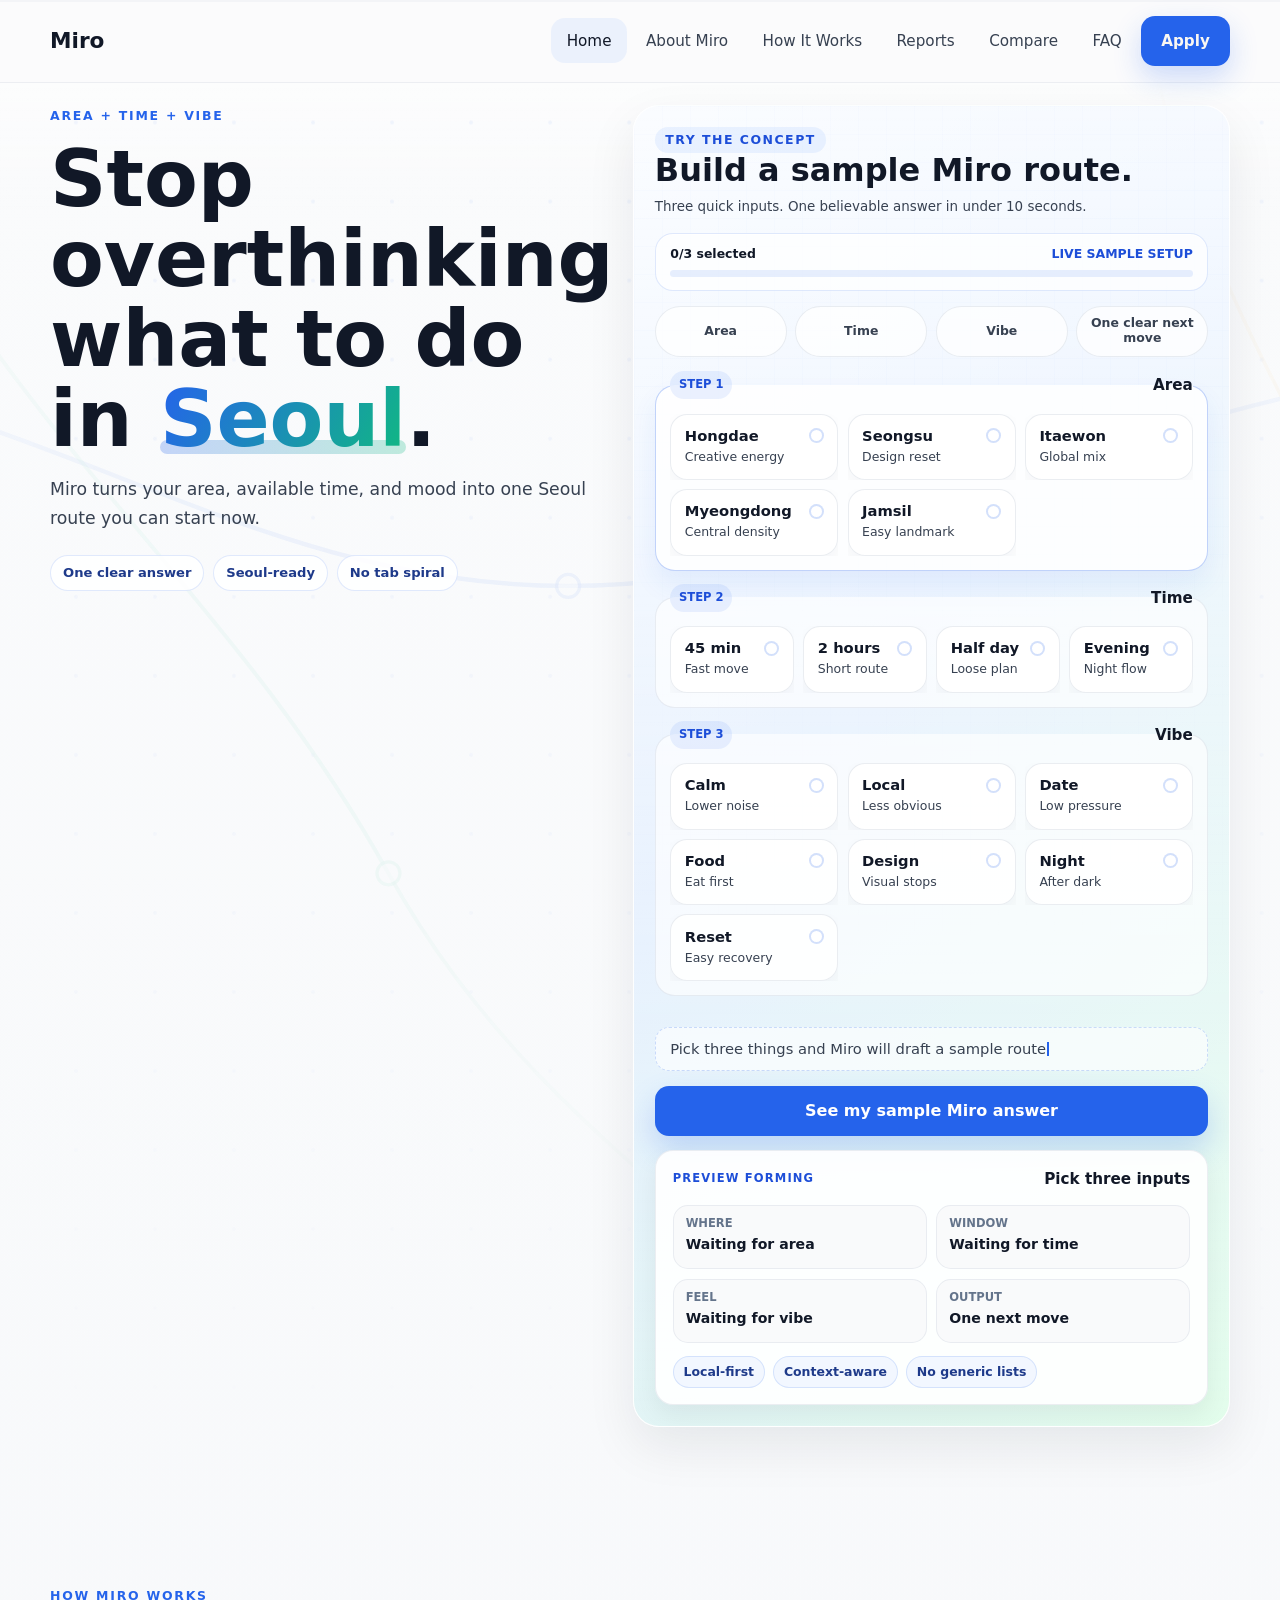
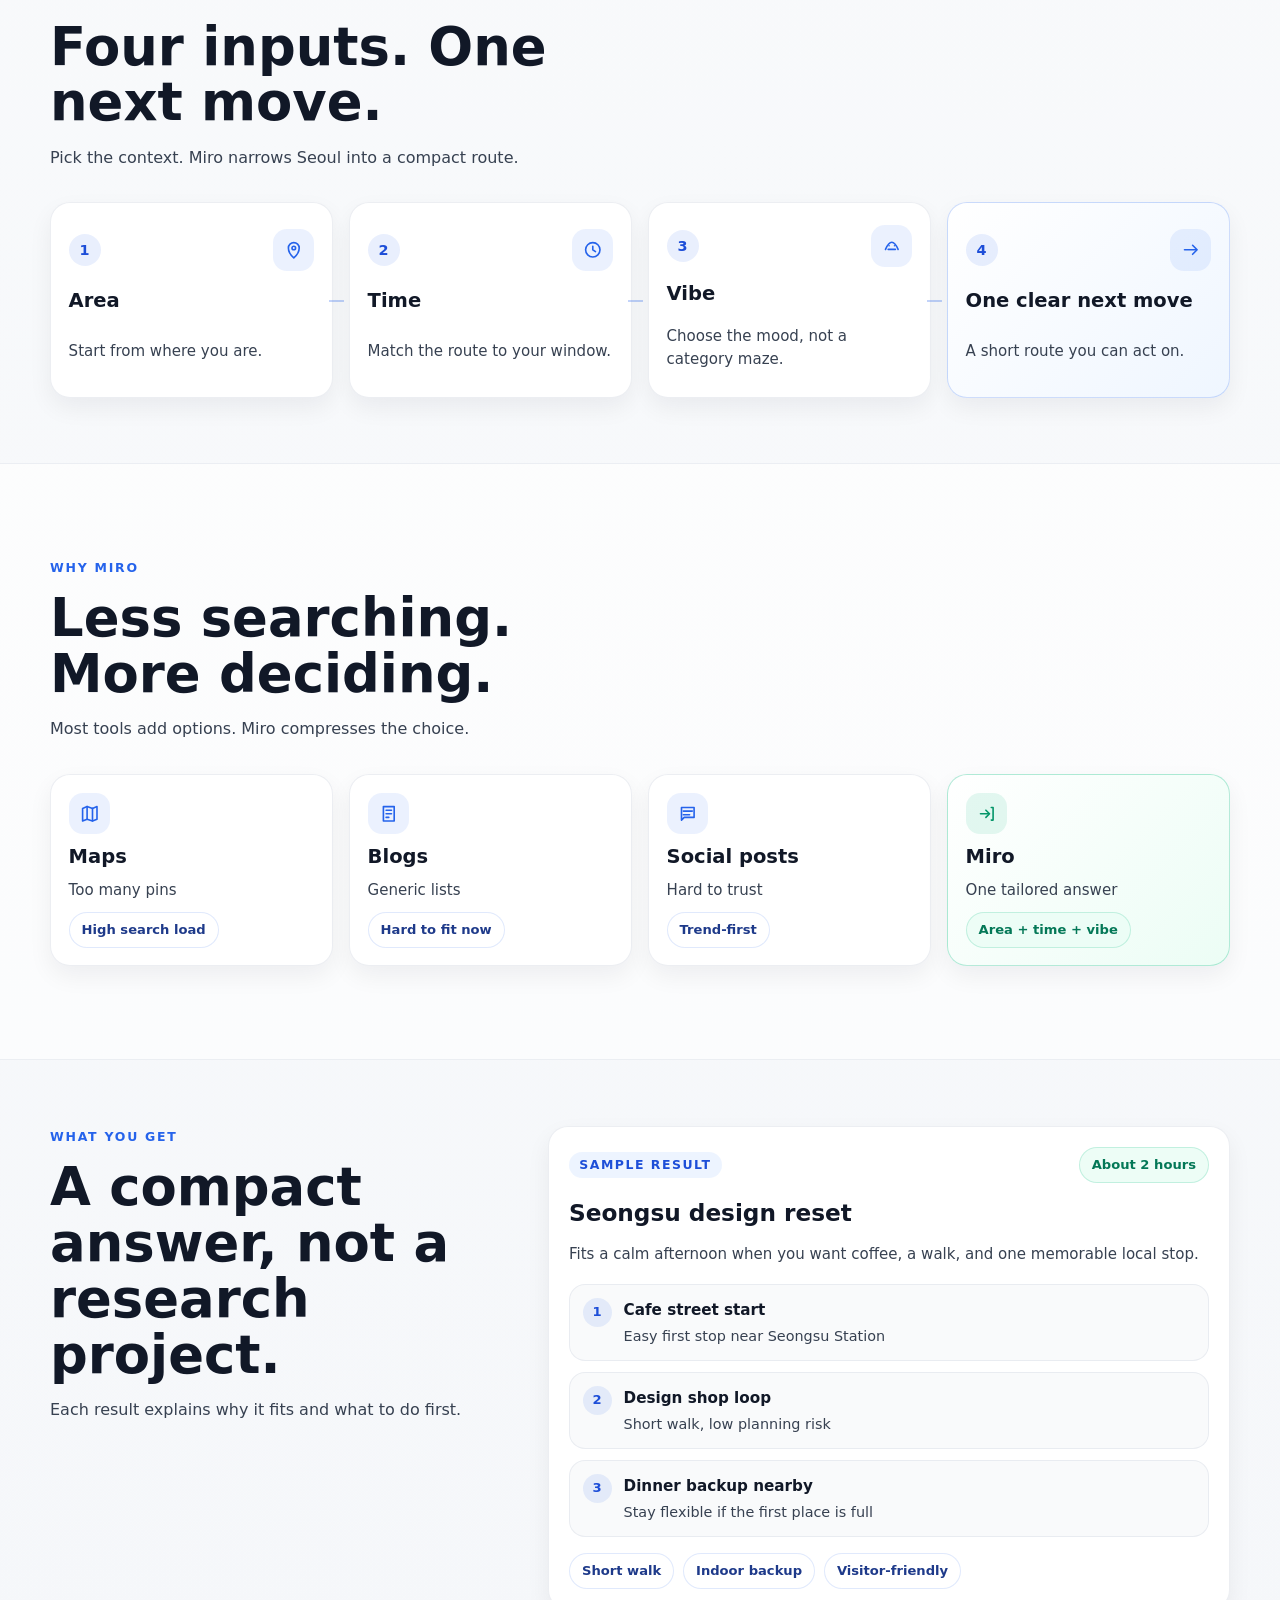
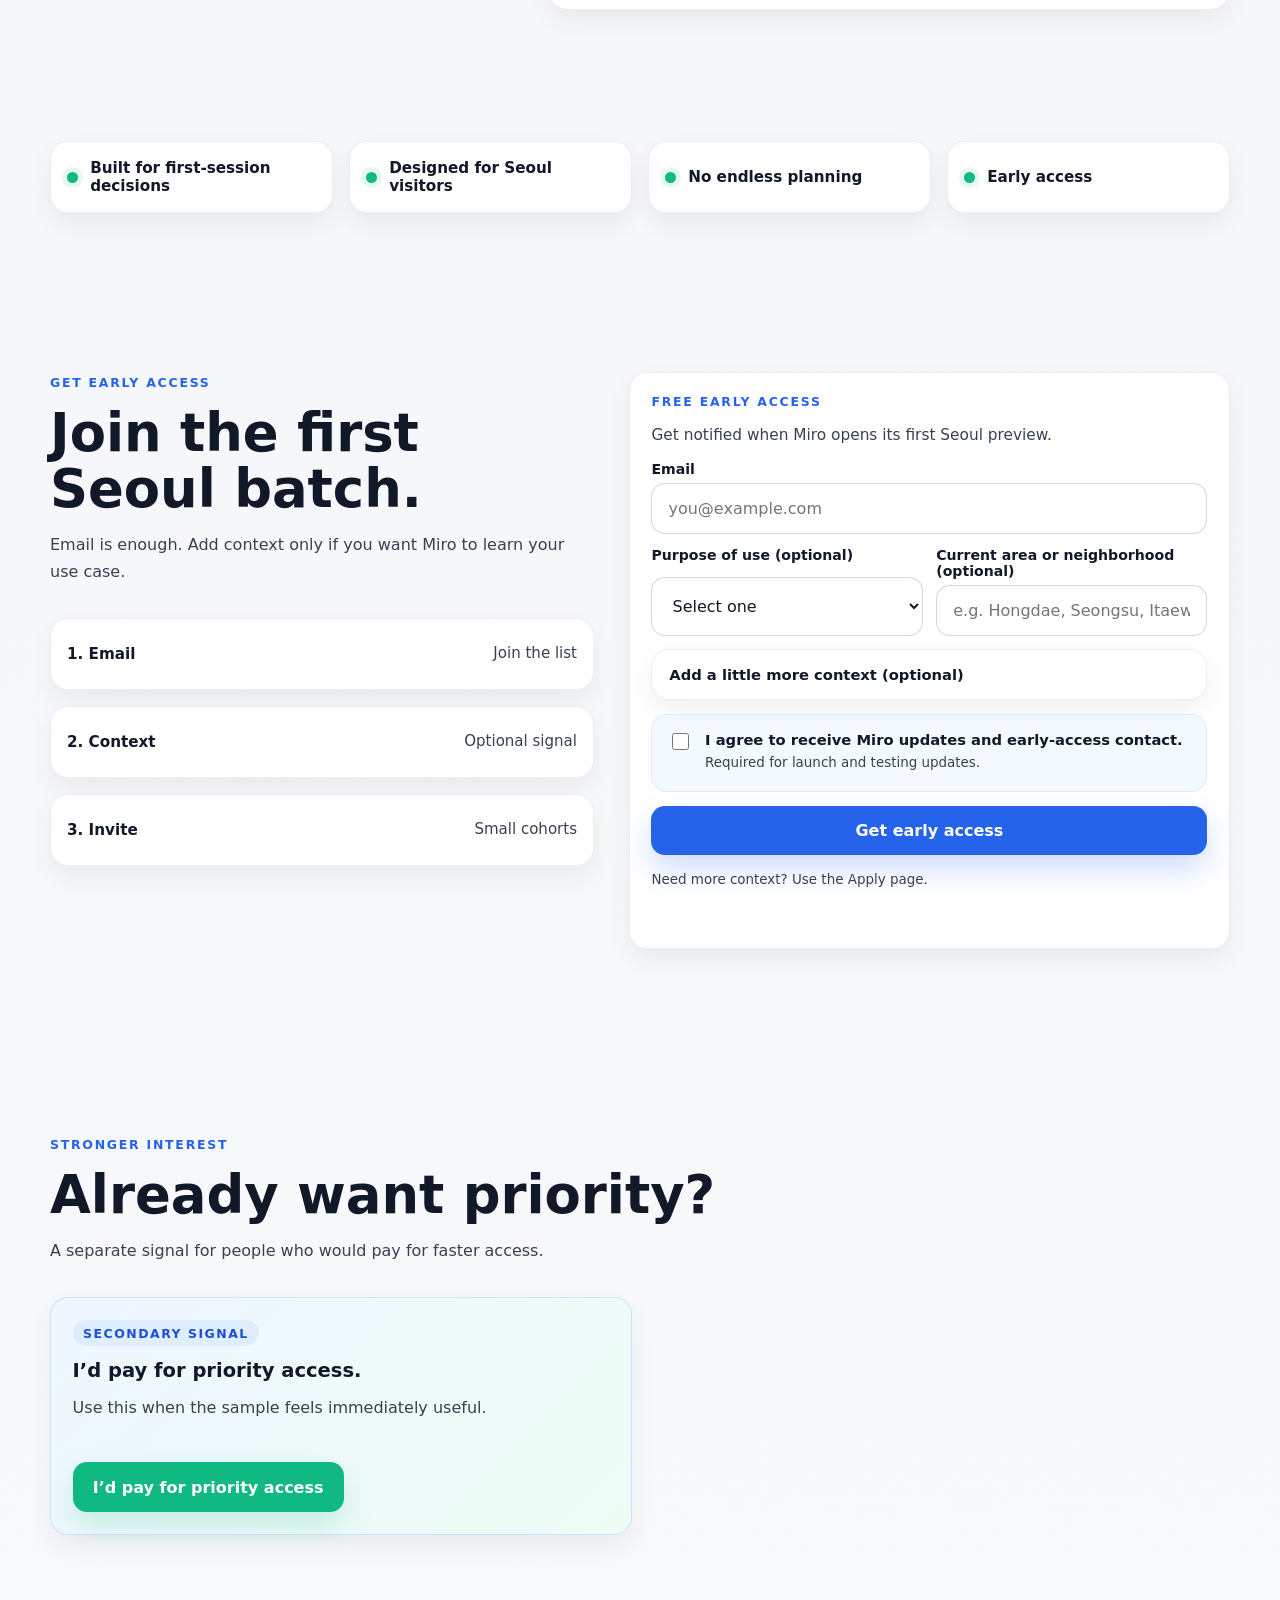
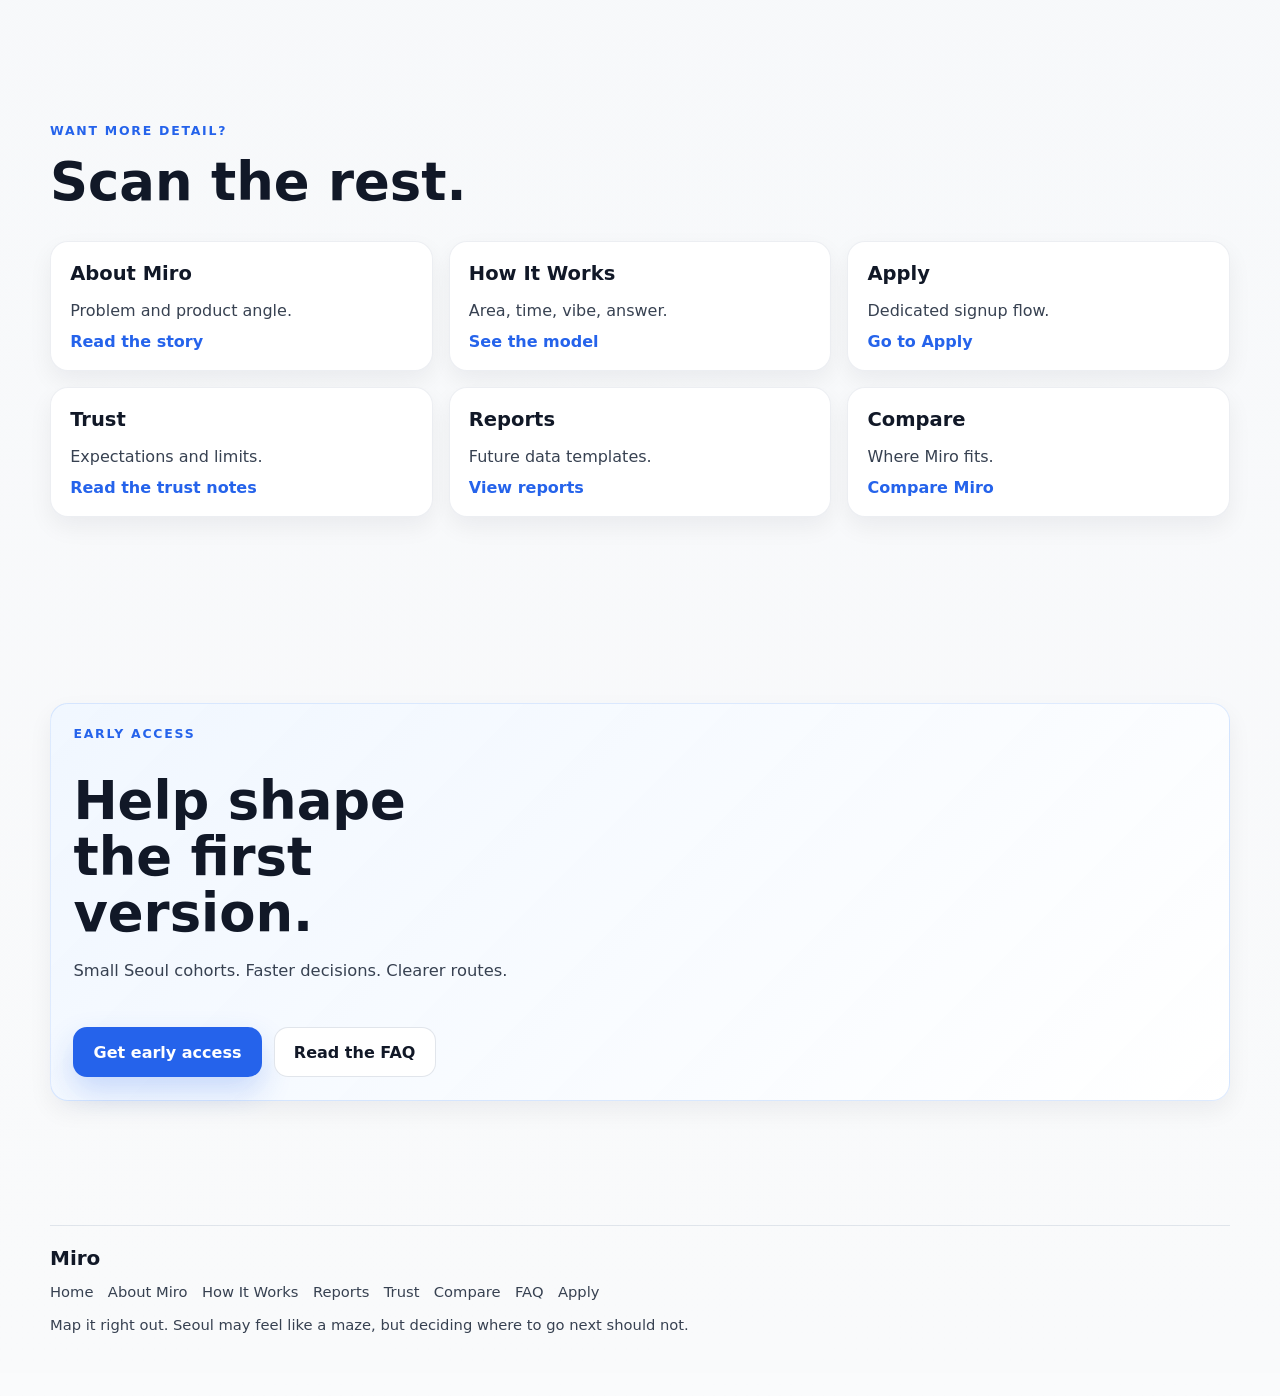
==== commit c2e73e04: "Upgrading UI/UX" ====
--- a/index.html
+++ b/index.html
@@ -57,6 +57,7 @@
   <script src="script.js" defer></script>
 </head>
 <body data-page="home">
+  <div class="scroll-progress" aria-hidden="true"><span data-scroll-progress></span></div>
   <header class="site-header">
     <div class="container">
       <div class="site-bar">
@@ -92,14 +93,18 @@
 
   <main class="page-main">
     <section class="page-hero" data-section="hero">
+      <div class="hero-pattern" aria-hidden="true"></div>
       <div class="container">
         <div class="page-hero-grid">
           <div class="page-copy">
             <span class="eyebrow">Area + time + vibe</span>
-            <h1 class="page-title">Stop overthinking what to do in Seoul.</h1>
-            <p class="page-lead">Miro turns where you are, how much time you have, and the mood you&rsquo;re in into a tighter next move instead of another pile of tabs and generic lists.</p>
-            <p>Try a sample answer first. If it feels useful, join early access and help shape the real product.</p>
-            <p class="form-note">Miro is opening through small early-access batches for people who want faster, calmer Seoul decisions.</p>
+            <h1 class="page-title">Stop overthinking what to do in <span class="accent-word">Seoul</span>.</h1>
+            <p class="page-lead">Miro turns your area, available time, and mood into one Seoul route you can start now.</p>
+            <div class="hero-signal-row" aria-label="Miro benefits">
+              <span class="signal-chip">One clear answer</span>
+              <span class="signal-chip">Seoul-ready</span>
+              <span class="signal-chip">No tab spiral</span>
+            </div>
           </div>
 
           <section class="demo-card" data-section="home-demo" aria-label="Sample Miro preview">
@@ -111,43 +116,21 @@
               </div>
 
               <form class="demo-form" data-demo-form="home">
-                <div class="demo-grid">
-                  <div class="field">
-                    <label for="demo-area">Area</label>
-                    <select id="demo-area" name="area" required>
-                      <option value="">Choose an area</option>
-                      <option value="hongdae">Hongdae</option>
-                      <option value="seongsu">Seongsu</option>
-                      <option value="itaewon">Itaewon</option>
-                      <option value="myeongdong">Myeongdong</option>
-                      <option value="jamsil">Jamsil</option>
-                    </select>
+                <div class="demo-progress" aria-label="Demo selection progress">
+                  <div class="demo-progress-head">
+                    <span class="demo-progress-count"><span data-demo-progress-current>0</span>/3 selected</span>
+                    <span class="demo-progress-label">Live sample setup</span>
                   </div>
-
-                  <div class="field">
-                    <label for="demo-time">Time</label>
-                    <select id="demo-time" name="time" required>
-                      <option value="">Choose time</option>
-                      <option value="45_min">45 min</option>
-                      <option value="2_hours">2 hours</option>
-                      <option value="half_day">Half day</option>
-                      <option value="evening">Evening</option>
-                    </select>
+                  <div class="demo-progress-bar" aria-hidden="true">
+                    <span class="demo-progress-fill" data-demo-progress-fill></span>
                   </div>
-
-                  <div class="field">
-                    <label for="demo-vibe">Vibe</label>
-                    <select id="demo-vibe" name="vibe" required>
-                      <option value="">Choose a vibe</option>
-                      <option value="calm">Calm</option>
-                      <option value="local">Local</option>
-                      <option value="date">Date</option>
-                      <option value="food">Food</option>
-                      <option value="design">Design</option>
-                      <option value="night">Night</option>
-                      <option value="reset">Reset</option>
-                    </select>
-                  </div>
+                </div>
+
+                <div class="demo-flow-strip" aria-label="Miro demo flow">
+                  <span data-demo-flow-step="area">Area</span>
+                  <span data-demo-flow-step="time">Time</span>
+                  <span data-demo-flow-step="vibe">Vibe</span>
+                  <strong data-demo-flow-step="answer">One clear next move</strong>
                 </div>
 
                 <div class="demo-selection" data-demo-selection hidden aria-live="polite">
@@ -156,11 +139,130 @@
                   <span class="demo-chip" data-demo-chip="vibe">Vibe: not set</span>
                 </div>
 
+                <div class="demo-choice-stack">
+                  <fieldset class="demo-choice-group" data-demo-group="area">
+                    <legend>
+                      <span class="demo-step-kicker">Step 1</span>
+                      <span>Area</span>
+                    </legend>
+                    <div class="demo-choice-grid demo-choice-grid-area">
+                      <label class="demo-choice">
+                        <input type="radio" name="area" value="hongdae" required>
+                        <span><strong>Hongdae</strong><small>Creative energy</small></span>
+                      </label>
+                      <label class="demo-choice">
+                        <input type="radio" name="area" value="seongsu" required>
+                        <span><strong>Seongsu</strong><small>Design reset</small></span>
+                      </label>
+                      <label class="demo-choice">
+                        <input type="radio" name="area" value="itaewon" required>
+                        <span><strong>Itaewon</strong><small>Global mix</small></span>
+                      </label>
+                      <label class="demo-choice">
+                        <input type="radio" name="area" value="myeongdong" required>
+                        <span><strong>Myeongdong</strong><small>Central density</small></span>
+                      </label>
+                      <label class="demo-choice">
+                        <input type="radio" name="area" value="jamsil" required>
+                        <span><strong>Jamsil</strong><small>Easy landmark</small></span>
+                      </label>
+                    </div>
+                  </fieldset>
+
+                  <fieldset class="demo-choice-group" data-demo-group="time">
+                    <legend>
+                      <span class="demo-step-kicker">Step 2</span>
+                      <span>Time</span>
+                    </legend>
+                    <div class="demo-choice-grid demo-choice-grid-time">
+                      <label class="demo-choice">
+                        <input type="radio" name="time" value="45_min" required>
+                        <span><strong>45 min</strong><small>Fast move</small></span>
+                      </label>
+                      <label class="demo-choice">
+                        <input type="radio" name="time" value="2_hours" required>
+                        <span><strong>2 hours</strong><small>Short route</small></span>
+                      </label>
+                      <label class="demo-choice">
+                        <input type="radio" name="time" value="half_day" required>
+                        <span><strong>Half day</strong><small>Loose plan</small></span>
+                      </label>
+                      <label class="demo-choice">
+                        <input type="radio" name="time" value="evening" required>
+                        <span><strong>Evening</strong><small>Night flow</small></span>
+                      </label>
+                    </div>
+                  </fieldset>
+
+                  <fieldset class="demo-choice-group" data-demo-group="vibe">
+                    <legend>
+                      <span class="demo-step-kicker">Step 3</span>
+                      <span>Vibe</span>
+                    </legend>
+                    <div class="demo-choice-grid demo-choice-grid-vibe">
+                      <label class="demo-choice">
+                        <input type="radio" name="vibe" value="calm" required>
+                        <span><strong>Calm</strong><small>Lower noise</small></span>
+                      </label>
+                      <label class="demo-choice">
+                        <input type="radio" name="vibe" value="local" required>
+                        <span><strong>Local</strong><small>Less obvious</small></span>
+                      </label>
+                      <label class="demo-choice">
+                        <input type="radio" name="vibe" value="date" required>
+                        <span><strong>Date</strong><small>Low pressure</small></span>
+                      </label>
+                      <label class="demo-choice">
+                        <input type="radio" name="vibe" value="food" required>
+                        <span><strong>Food</strong><small>Eat first</small></span>
+                      </label>
+                      <label class="demo-choice">
+                        <input type="radio" name="vibe" value="design" required>
+                        <span><strong>Design</strong><small>Visual stops</small></span>
+                      </label>
+                      <label class="demo-choice">
+                        <input type="radio" name="vibe" value="night" required>
+                        <span><strong>Night</strong><small>After dark</small></span>
+                      </label>
+                      <label class="demo-choice">
+                        <input type="radio" name="vibe" value="reset" required>
+                        <span><strong>Reset</strong><small>Easy recovery</small></span>
+                      </label>
+                    </div>
+                  </fieldset>
+                </div>
+
                 <button class="button button-primary" type="submit" data-cta="home-demo-submit">See my sample Miro answer</button>
               </form>
 
-              <div class="demo-placeholder" data-demo-placeholder>
-                Choose an area, time, and vibe to see how Miro narrows Seoul into one next move you can actually act on.
+              <div class="demo-placeholder demo-live-preview" data-demo-placeholder aria-live="polite">
+                <div class="demo-preview-head">
+                  <span>Preview forming</span>
+                  <strong data-demo-preview-title>Pick three inputs</strong>
+                </div>
+                <div class="demo-preview-grid">
+                  <div>
+                    <span>Where</span>
+                    <strong data-demo-preview-area>Waiting for area</strong>
+                  </div>
+                  <div>
+                    <span>Window</span>
+                    <strong data-demo-preview-time>Waiting for time</strong>
+                  </div>
+                  <div>
+                    <span>Feel</span>
+                    <strong data-demo-preview-vibe>Waiting for vibe</strong>
+                  </div>
+                  <div>
+                    <span>Output</span>
+                    <strong data-demo-preview-action>One next move</strong>
+                  </div>
+                </div>
+                <div class="demo-preview-tags" aria-label="Miro sample qualities">
+                  <span>Local-first</span>
+                  <span>Context-aware</span>
+                  <span>No generic lists</span>
+                </div>
               </div>
 
               <div class="demo-result" data-demo-result hidden>
@@ -170,7 +272,13 @@
                   <h3 data-demo-title></h3>
                   <p data-demo-summary></p>
                 </div>
+                <div class="demo-result-meta" aria-label="Sample route metadata">
+                  <span data-demo-estimated-time>Estimated time</span>
+                  <span>Built for Seoul decisions</span>
+                </div>
+                <div class="demo-route-summary" data-demo-route-summary aria-label="Sample route order"></div>
                 <ol class="demo-stops" data-demo-stops></ol>
+                <div class="demo-value-chips" data-demo-value-chips aria-label="Miro trust and value"></div>
                 <p class="demo-tip" data-demo-tip></p>
                 <div class="cta-row">
                   <a class="button button-primary" href="#home-signup" data-cta="home-primary-get-early-access">Get early access</a>
@@ -183,28 +291,232 @@
       </div>
     </section>
 
+    <section class="section section-tight" data-section="how-miro-works">
+      <div class="container">
+        <div class="section-heading scan-heading">
+          <span class="section-label">How Miro works</span>
+          <h2>Four inputs. One next move.</h2>
+          <p>Pick the context. Miro narrows Seoul into a compact route.</p>
+        </div>
+
+        <div class="flow-grid" aria-label="How Miro works">
+          <article class="flow-step">
+            <div class="flow-top">
+              <span class="flow-number">1</span>
+              <span class="info-icon" aria-hidden="true">
+                <svg viewBox="0 0 24 24" role="img">
+                  <path d="M12 21s6-5.1 6-11a6 6 0 0 0-12 0c0 5.9 6 11 6 11Z"></path>
+                  <circle cx="12" cy="10" r="2"></circle>
+                </svg>
+              </span>
+            </div>
+            <h3>Area</h3>
+            <p>Start from where you are.</p>
+          </article>
+
+          <article class="flow-step">
+            <div class="flow-top">
+              <span class="flow-number">2</span>
+              <span class="info-icon" aria-hidden="true">
+                <svg viewBox="0 0 24 24" role="img">
+                  <circle cx="12" cy="12" r="8"></circle>
+                  <path d="M12 8v4l3 2"></path>
+                </svg>
+              </span>
+            </div>
+            <h3>Time</h3>
+            <p>Match the route to your window.</p>
+          </article>
+
+          <article class="flow-step">
+            <div class="flow-top">
+              <span class="flow-number">3</span>
+              <span class="info-icon" aria-hidden="true">
+                <svg viewBox="0 0 24 24" role="img">
+                  <path d="M5 16c2.2-5.3 4.4-8 7-8s4.8 2.7 7 8"></path>
+                  <path d="M8 16h8"></path>
+                  <path d="M9 12h.01M15 12h.01"></path>
+                </svg>
+              </span>
+            </div>
+            <h3>Vibe</h3>
+            <p>Choose the mood, not a category maze.</p>
+          </article>
+
+          <article class="flow-step is-outcome">
+            <div class="flow-top">
+              <span class="flow-number">4</span>
+              <span class="info-icon" aria-hidden="true">
+                <svg viewBox="0 0 24 24" role="img">
+                  <path d="M5 12h13"></path>
+                  <path d="m14 7 5 5-5 5"></path>
+                </svg>
+              </span>
+            </div>
+            <h3>One clear next move</h3>
+            <p>A short route you can act on.</p>
+          </article>
+        </div>
+      </div>
+    </section>
+
+    <section class="section section-soft" data-section="why-miro">
+      <div class="container">
+        <div class="section-heading scan-heading">
+          <span class="section-label">Why Miro</span>
+          <h2>Less searching. More deciding.</h2>
+          <p>Most tools add options. Miro compresses the choice.</p>
+        </div>
+
+        <div class="compare-visual" aria-label="Miro comparison">
+          <article class="compare-card">
+            <span class="info-icon" aria-hidden="true">
+              <svg viewBox="0 0 24 24" role="img">
+                <path d="m4 6 5-2 6 2 5-2v14l-5 2-6-2-5 2V6Z"></path>
+                <path d="M9 4v14M15 6v14"></path>
+              </svg>
+            </span>
+            <h3>Maps</h3>
+            <p>Too many pins</p>
+            <span class="compare-tag">High search load</span>
+          </article>
+
+          <article class="compare-card">
+            <span class="info-icon" aria-hidden="true">
+              <svg viewBox="0 0 24 24" role="img">
+                <path d="M6 4h12v16H6z"></path>
+                <path d="M9 8h6M9 12h6M9 16h3"></path>
+              </svg>
+            </span>
+            <h3>Blogs</h3>
+            <p>Generic lists</p>
+            <span class="compare-tag">Hard to fit now</span>
+          </article>
+
+          <article class="compare-card">
+            <span class="info-icon" aria-hidden="true">
+              <svg viewBox="0 0 24 24" role="img">
+                <path d="M7 9h10M7 13h7"></path>
+                <path d="M5 5h14v11H8l-3 3V5Z"></path>
+              </svg>
+            </span>
+            <h3>Social posts</h3>
+            <p>Hard to trust</p>
+            <span class="compare-tag">Trend-first</span>
+          </article>
+
+          <article class="compare-card is-miro">
+            <span class="info-icon" aria-hidden="true">
+              <svg viewBox="0 0 24 24" role="img">
+                <path d="M5 12h9"></path>
+                <path d="m11 8 4 4-4 4"></path>
+                <path d="M17 5h2v14h-2"></path>
+              </svg>
+            </span>
+            <h3>Miro</h3>
+            <p>One tailored answer</p>
+            <span class="compare-tag">Area + time + vibe</span>
+          </article>
+        </div>
+      </div>
+    </section>
+
+    <section class="section section-tight" data-section="sample-output">
+      <div class="container">
+        <div class="sample-layout">
+          <div class="section-heading scan-heading">
+            <span class="section-label">What you get</span>
+            <h2>A compact answer, not a research project.</h2>
+            <p>Each result explains why it fits and what to do first.</p>
+          </div>
+
+          <article class="sample-output-card" aria-label="Sample Miro output">
+            <div class="sample-output-head">
+              <span class="intent-meta">Sample result</span>
+              <span class="time-pill">About 2 hours</span>
+            </div>
+            <h3>Seongsu design reset</h3>
+            <p>Fits a calm afternoon when you want coffee, a walk, and one memorable local stop.</p>
+
+            <ol class="route-line">
+              <li>
+                <span class="route-index">1</span>
+                <div>
+                  <strong>Cafe street start</strong>
+                  <span>Easy first stop near Seongsu Station</span>
+                </div>
+              </li>
+              <li>
+                <span class="route-index">2</span>
+                <div>
+                  <strong>Design shop loop</strong>
+                  <span>Short walk, low planning risk</span>
+                </div>
+              </li>
+              <li>
+                <span class="route-index">3</span>
+                <div>
+                  <strong>Dinner backup nearby</strong>
+                  <span>Stay flexible if the first place is full</span>
+                </div>
+              </li>
+            </ol>
+
+            <div class="chip-row" aria-label="Trust and value signals">
+              <span>Short walk</span>
+              <span>Indoor backup</span>
+              <span>Visitor-friendly</span>
+            </div>
+          </article>
+        </div>
+      </div>
+    </section>
+
+    <section class="section section-tight" data-section="trust-value">
+      <div class="container">
+        <div class="micro-strip" aria-label="Miro trust and value">
+          <article class="micro-card">
+            <span class="micro-dot" aria-hidden="true"></span>
+            <strong>Built for first-session decisions</strong>
+          </article>
+          <article class="micro-card">
+            <span class="micro-dot" aria-hidden="true"></span>
+            <strong>Designed for Seoul visitors</strong>
+          </article>
+          <article class="micro-card">
+            <span class="micro-dot" aria-hidden="true"></span>
+            <strong>No endless planning</strong>
+          </article>
+          <article class="micro-card">
+            <span class="micro-dot" aria-hidden="true"></span>
+            <strong>Early access</strong>
+          </article>
+        </div>
+      </div>
+    </section>
+
     <section class="section" id="home-signup" data-section="home-signup">
       <div class="container">
         <div class="apply-shell">
           <div class="apply-copy">
             <div class="section-heading">
               <span class="section-label">Get early access</span>
-              <h2>Start with one simple step.</h2>
-              <p>Leave your email, add a little context if you want, and Miro will reach out when the first Seoul early-access cohort opens.</p>
-            </div>
-
-            <div class="note-list">
-              <div class="note-row">
-                <strong>Fast first step</strong>
-                <p>Email and consent are enough to get on the list.</p>
-              </div>
-              <div class="note-row">
-                <strong>Optional context</strong>
-                <p>You can add your area or use case now, and keep the rest for later if you want.</p>
-              </div>
-              <div class="note-row">
-                <strong>Useful follow-up</strong>
-                <p>Miro uses that context to learn which kinds of Seoul moments people want help with first.</p>
+              <h2>Join the first Seoul batch.</h2>
+              <p>Email is enough. Add context only if you want Miro to learn your use case.</p>
+            </div>
+
+            <div class="signup-snap" aria-label="Early access signup steps">
+              <div class="signup-snap-item">
+                <strong>1. Email</strong>
+                <span>Join the list</span>
+              </div>
+              <div class="signup-snap-item">
+                <strong>2. Context</strong>
+                <span>Optional signal</span>
+              </div>
+              <div class="signup-snap-item">
+                <strong>3. Invite</strong>
+                <span>Small cohorts</span>
               </div>
             </div>
           </div>
@@ -216,7 +528,7 @@
             data-signup-form="home"
           >
             <span class="section-label" style="margin-bottom: 0;">Free early access</span>
-            <p class="form-intro">Get notified when Miro opens and help shape a more context-aware Seoul recommendation experience.</p>
+            <p class="form-intro">Get notified when Miro opens its first Seoul preview.</p>
 
             <div data-form-fields class="form-grid">
               <div class="field">
@@ -284,13 +596,13 @@
                 <input id="home-consent" name="consent" type="checkbox" required>
                 <div class="consent-copy">
                   <label for="home-consent">I agree to receive Miro updates and early-access contact.</label>
-                  <p class="form-note">Required so Miro can follow up about launch timing and early testing.</p>
+                  <p class="form-note">Required for launch and testing updates.</p>
                 </div>
               </div>
 
               <div class="form-actions">
                 <button class="button button-primary" type="submit" data-cta="home-signup-submit">Get early access</button>
-                <p class="form-note">If you want a little more detail before signing up, the full flow is still on the <a href="apply.html" data-cta="home-apply-link">Apply page</a>.</p>
+                <p class="form-note">Need more context? Use the <a href="apply.html" data-cta="home-apply-link">Apply page</a>.</p>
                 <div class="form-status" data-form-status aria-live="polite"></div>
               </div>
             </div>
@@ -298,8 +610,8 @@
             <div class="form-success" data-form-success hidden>
               <span class="intent-meta">You&rsquo;re in</span>
               <h3>You&rsquo;re on the Miro early-access list.</h3>
-              <p>Miro saved your request for <strong data-success-email></strong>. That tells us this kind of faster Seoul decision flow is worth building.</p>
-              <p class="form-note">If you also want to signal stronger purchase intent, that secondary path is right below.</p>
+              <p>Saved for <strong data-success-email></strong>. We&rsquo;ll use this signal to shape first Seoul routes.</p>
+              <p class="form-note">Priority-interest signal is below.</p>
             </div>
           </form>
         </div>
@@ -310,15 +622,15 @@
       <div class="container">
         <div class="section-heading">
           <span class="section-label">Stronger interest</span>
-          <h2>For people already sold on the idea.</h2>
-          <p>This is a separate signal from the free path. If Miro already feels like something you would pay for, tell us now and we&rsquo;ll follow up when priority access opens.</p>
+          <h2>Already want priority?</h2>
+          <p>A separate signal for people who would pay for faster access.</p>
         </div>
 
         <div class="intent-grid">
           <article class="intent-card is-priority" id="priority-access" data-intent="priority">
             <span class="intent-meta">Secondary signal</span>
             <h3>I&rsquo;d pay for priority access.</h3>
-            <p>Use this if the sample already feels valuable and you want to signal stronger intent than a standard early-access signup.</p>
+            <p>Use this when the sample feels immediately useful.</p>
             <div class="cta-row">
               <a
                 class="button button-accent"
@@ -334,7 +646,7 @@
                 Reserve priority access
               </a>
             </div>
-            <p class="form-note" id="home-priority-note" hidden>Thanks - we noted your stronger interest. Priority access opens after the first early-access cohort.</p>
+            <p class="form-note" id="home-priority-note" hidden>Noted. Priority access opens after the first cohort.</p>
           </article>
         </div>
       </div>
@@ -344,38 +656,38 @@
       <div class="container">
         <div class="section-heading">
           <span class="section-label">Want more detail?</span>
-          <h2>Explore the product idea at your own pace.</h2>
+          <h2>Scan the rest.</h2>
         </div>
 
         <div class="link-rail">
           <div class="link-rail-item">
             <h3>About Miro</h3>
-            <p>Why Seoul can feel overwhelming and why a tighter next-move experience matters.</p>
+            <p>Problem and product angle.</p>
             <a href="about.html" data-cta="about-home">Read the story</a>
           </div>
           <div class="link-rail-item">
             <h3>How It Works</h3>
-            <p>The Miro logic in plain language: area, time, vibe, and a smaller set of choices you can act on.</p>
+            <p>Area, time, vibe, answer.</p>
             <a href="how-it-works.html" data-cta="how-home">See the model</a>
           </div>
           <div class="link-rail-item">
             <h3>Apply</h3>
-            <p>The dedicated conversion page keeps the same lighter signup flow and the separate stronger-interest path.</p>
+            <p>Dedicated signup flow.</p>
             <a href="apply.html" data-cta="apply-home">Go to Apply</a>
           </div>
           <div class="link-rail-item">
             <h3>Trust</h3>
-            <p>What Miro is, what it is not, and what users can expect from the current early-access preview.</p>
+            <p>Expectations and limits.</p>
             <a href="trust.html" data-cta="trust-home">Read the trust notes</a>
           </div>
           <div class="link-rail-item">
             <h3>Reports</h3>
-            <p>Transparent templates for future original data reports. Draft reports stay noindex until real sources exist.</p>
+            <p>Future data templates.</p>
             <a href="reports/" data-cta="reports-home">View reports</a>
           </div>
           <div class="link-rail-item">
             <h3>Compare</h3>
-            <p>Fair comparisons with booking marketplaces, review platforms, maps, Reddit, and AI travel planners.</p>
+            <p>Where Miro fits.</p>
             <a href="compare/" data-cta="compare-home">Compare Miro</a>
           </div>
         </div>
@@ -387,7 +699,7 @@
         <div class="closing-panel">
           <span class="section-label">Early access</span>
           <h2>Help shape the first version.</h2>
-          <p>Miro is opening with small early-access cohorts so the product can learn which Seoul moments need the clearest, most useful next move first.</p>
+          <p>Small Seoul cohorts. Faster decisions. Clearer routes.</p>
           <div class="cta-row">
             <a class="button button-primary" href="#home-signup" data-cta="home-closing-signup">Get early access</a>
             <a class="button button-secondary" href="faq.html" data-cta="home-closing-faq">Read the FAQ</a>
@@ -412,7 +724,6 @@
           <a href="apply.html">Apply</a>
         </div>
         <p class="footer-meta">Map it right out. Seoul may feel like a maze, but deciding where to go next should not.</p>
-        <p class="footer-meta">Early access for a more context-aware Seoul recommendation experience, with sample previews, signups, and stronger-interest signals tracked through Vercel-friendly API routes.</p>
       </div>
     </div>
   </footer>
--- a/styles.css
+++ b/styles.css
@@ -30,10 +30,7 @@
   min-height: 100vh;
   font-family: Inter, system-ui, "Segoe UI", "Helvetica Neue", Arial, sans-serif;
   color: var(--text);
-  background:
-    radial-gradient(circle at 12% 8%, rgba(59, 130, 246, 0.12), transparent 26%),
-    radial-gradient(circle at 84% 10%, rgba(16, 185, 129, 0.08), transparent 22%),
-    linear-gradient(180deg, #fafbfc 0%, #f5f7fa 56%, #f9fafb 100%);
+  background: linear-gradient(180deg, #fafbfc 0%, #f5f7fa 56%, #f9fafb 100%);
 }
 
 body::before {
@@ -81,17 +78,17 @@
   margin: 0;
   font-family: Inter, system-ui, "Segoe UI", "Helvetica Neue", Arial, sans-serif;
   font-weight: 700;
-  letter-spacing: -0.03em;
+  letter-spacing: 0;
   color: var(--text);
 }
 
 h1 {
-  font-size: clamp(2.8rem, 9vw, 4.9rem);
+  font-size: 2.8rem;
   line-height: 1.02;
 }
 
 h2 {
-  font-size: clamp(2rem, 6vw, 3.3rem);
+  font-size: 2rem;
   line-height: 1.06;
 }
 
@@ -139,7 +136,7 @@
   font-family: Inter, system-ui, "Segoe UI", "Helvetica Neue", Arial, sans-serif;
   font-size: 1.35rem;
   font-weight: 800;
-  letter-spacing: -0.03em;
+  letter-spacing: 0;
   color: var(--text);
 }
 
@@ -300,7 +297,7 @@
 }
 
 .demo-title {
-  font-size: clamp(1.45rem, 4vw, 2rem);
+  font-size: 1.45rem;
   line-height: 1.08;
 }
 
@@ -376,8 +373,6 @@
   border: 1px solid rgba(255, 255, 255, 0.9);
   background:
     linear-gradient(180deg, rgba(255, 255, 255, 0.7), rgba(255, 255, 255, 0.18)),
-    radial-gradient(circle at 82% 16%, rgba(59, 130, 246, 0.18), transparent 26%),
-    radial-gradient(circle at 18% 82%, rgba(16, 185, 129, 0.12), transparent 24%),
     linear-gradient(135deg, #eff6ff 0%, #dbeafe 42%, #dcfce7 100%);
   box-shadow: var(--shadow);
 }
@@ -398,6 +393,7 @@
 .demo-card-shell,
 .demo-form,
 .demo-grid,
+.demo-choice-stack,
 .demo-selection,
 .demo-result,
 .demo-result-head,
@@ -417,6 +413,94 @@
 
 .demo-form .button-primary {
   width: 100%;
+}
+
+.demo-progress {
+  display: grid;
+  gap: 0.6rem;
+  padding: 0.85rem 0.9rem;
+  border-radius: 18px;
+  border: 1px solid rgba(37, 99, 235, 0.14);
+  background: rgba(255, 255, 255, 0.72);
+  box-shadow: inset 0 1px 0 rgba(255, 255, 255, 0.78);
+}
+
+.demo-progress-head {
+  display: flex;
+  align-items: center;
+  justify-content: space-between;
+  gap: 0.8rem;
+}
+
+.demo-progress-count,
+.demo-progress-label {
+  font-size: 0.78rem;
+  font-weight: 800;
+  line-height: 1;
+}
+
+.demo-progress-count {
+  color: var(--text);
+}
+
+.demo-progress-label {
+  color: #1d4ed8;
+  text-transform: uppercase;
+}
+
+.demo-progress-bar {
+  height: 0.42rem;
+  overflow: hidden;
+  border-radius: 999px;
+  background: rgba(37, 99, 235, 0.1);
+}
+
+.demo-progress-fill {
+  display: block;
+  width: 0;
+  height: 100%;
+  border-radius: inherit;
+  background: linear-gradient(135deg, #2563eb 0%, #10b981 100%);
+  transition: width 220ms ease;
+}
+
+.demo-flow-strip {
+  display: grid;
+  grid-template-columns: repeat(2, minmax(0, 1fr));
+  gap: 0.55rem;
+}
+
+.demo-flow-strip span,
+.demo-flow-strip strong {
+  position: relative;
+  display: inline-flex;
+  align-items: center;
+  justify-content: center;
+  min-height: 2.45rem;
+  padding: 0.6rem 0.7rem;
+  border-radius: 999px;
+  border: 1px solid rgba(148, 163, 184, 0.2);
+  background: rgba(255, 255, 255, 0.74);
+  color: var(--muted);
+  font-size: 0.78rem;
+  font-weight: 800;
+  line-height: 1.2;
+  text-align: center;
+  transition: color 180ms ease, border-color 180ms ease, background 180ms ease, box-shadow 180ms ease;
+}
+
+.demo-flow-strip span.is-complete,
+.demo-flow-strip strong.is-complete {
+  border-color: rgba(37, 99, 235, 0.28);
+  color: #1d4ed8;
+  background: rgba(239, 246, 255, 0.94);
+}
+
+.demo-flow-strip strong.is-active {
+  border-color: rgba(16, 185, 129, 0.34);
+  color: #047857;
+  background: rgba(236, 253, 245, 0.92);
+  box-shadow: 0 10px 20px rgba(16, 185, 129, 0.08);
 }
 
 .demo-selection {
@@ -438,6 +522,158 @@
   text-align: center;
 }
 
+.demo-choice-stack {
+  gap: 0.8rem;
+}
+
+.demo-choice-group {
+  display: grid;
+  gap: 0.75rem;
+  margin: 0;
+  padding: 0.9rem;
+  border-radius: 20px;
+  border: 1px solid rgba(148, 163, 184, 0.18);
+  background: rgba(255, 255, 255, 0.64);
+  transition: border-color 180ms ease, background 180ms ease, box-shadow 180ms ease;
+}
+
+.demo-choice-group.is-active {
+  border-color: rgba(37, 99, 235, 0.28);
+  background: rgba(255, 255, 255, 0.84);
+  box-shadow: 0 14px 26px rgba(37, 99, 235, 0.08);
+}
+
+.demo-choice-group.is-complete {
+  border-color: rgba(16, 185, 129, 0.28);
+}
+
+.demo-choice-group legend {
+  display: flex;
+  align-items: center;
+  justify-content: space-between;
+  gap: 0.75rem;
+  width: 100%;
+  padding: 0;
+  color: var(--text);
+  font-size: 0.95rem;
+  font-weight: 800;
+}
+
+.demo-step-kicker {
+  display: inline-flex;
+  align-items: center;
+  min-height: 1.75rem;
+  padding: 0.35rem 0.55rem;
+  border-radius: 999px;
+  background: rgba(37, 99, 235, 0.09);
+  color: #1d4ed8;
+  font-size: 0.72rem;
+  font-weight: 800;
+  line-height: 1;
+  text-transform: uppercase;
+}
+
+.demo-choice-grid {
+  display: grid;
+  gap: 0.58rem;
+}
+
+.demo-choice-grid-area,
+.demo-choice-grid-vibe {
+  grid-template-columns: repeat(2, minmax(0, 1fr));
+}
+
+.demo-choice {
+  position: relative;
+  display: block;
+  cursor: pointer;
+}
+
+.demo-choice input {
+  position: absolute;
+  width: 1px;
+  height: 1px;
+  margin: -1px;
+  overflow: hidden;
+  clip: rect(0 0 0 0);
+  border: 0;
+  opacity: 0;
+  white-space: nowrap;
+}
+
+.demo-choice span {
+  position: relative;
+  display: grid;
+  gap: 0.28rem;
+  min-height: 4.15rem;
+  padding: 0.82rem 2.05rem 0.82rem 0.85rem;
+  border-radius: 17px;
+  border: 1px solid rgba(148, 163, 184, 0.2);
+  background: rgba(255, 255, 255, 0.88);
+  box-shadow: 0 8px 18px rgba(15, 23, 42, 0.04);
+  cursor: pointer;
+  transition: transform 180ms ease, border-color 180ms ease, box-shadow 180ms ease, background 180ms ease;
+}
+
+.demo-choice span::after {
+  content: "";
+  position: absolute;
+  top: 0.85rem;
+  right: 0.85rem;
+  width: 0.68rem;
+  height: 0.68rem;
+  border-radius: 999px;
+  border: 2px solid rgba(37, 99, 235, 0.2);
+  background: #ffffff;
+  transition: background 180ms ease, border-color 180ms ease, box-shadow 180ms ease;
+}
+
+.demo-choice:hover span,
+.demo-choice:focus-within span,
+.demo-choice input:focus-visible + span {
+  transform: translateY(-1px);
+  border-color: rgba(37, 99, 235, 0.28);
+  box-shadow: 0 14px 26px rgba(15, 23, 42, 0.08);
+}
+
+.demo-choice input:checked + span {
+  transform: translateY(-1px);
+  border-color: rgba(37, 99, 235, 0.5);
+  background: linear-gradient(180deg, rgba(37, 99, 235, 0.09), rgba(255, 255, 255, 0.96));
+  box-shadow: 0 16px 28px rgba(37, 99, 235, 0.14);
+}
+
+.demo-choice input:checked + span::after {
+  border-color: #2563eb;
+  background: #2563eb;
+  box-shadow: 0 0 0 4px rgba(37, 99, 235, 0.12);
+}
+
+.demo-choice strong,
+.demo-choice small {
+  display: block;
+}
+
+.demo-choice strong {
+  color: var(--text);
+  font-size: 0.92rem;
+  line-height: 1.1;
+}
+
+.demo-choice small {
+  color: var(--muted);
+  font-size: 0.78rem;
+  line-height: 1.35;
+}
+
+.demo-card.is-demo-ready .demo-progress {
+  border-color: rgba(16, 185, 129, 0.24);
+}
+
+.demo-card.is-demo-ready .demo-form .button-primary {
+  box-shadow: 0 16px 34px rgba(37, 99, 235, 0.26);
+}
+
 .demo-placeholder,
 .demo-result {
   position: relative;
@@ -451,6 +687,94 @@
 .demo-placeholder {
   color: var(--muted);
   line-height: 1.6;
+  transition: background 180ms ease, border-color 180ms ease;
+}
+
+.demo-card.is-demo-started .demo-placeholder {
+  border-color: rgba(37, 99, 235, 0.2);
+  background: rgba(255, 255, 255, 0.96);
+}
+
+.demo-live-preview {
+  display: grid;
+  gap: 0.85rem;
+}
+
+.demo-preview-head {
+  display: flex;
+  align-items: center;
+  justify-content: space-between;
+  gap: 0.75rem;
+}
+
+.demo-preview-head span {
+  color: #1d4ed8;
+  font-size: 0.72rem;
+  font-weight: 800;
+  letter-spacing: 0.1em;
+  line-height: 1;
+  text-transform: uppercase;
+}
+
+.demo-preview-head strong {
+  color: var(--text);
+  font-size: 0.95rem;
+  text-align: right;
+}
+
+.demo-preview-grid {
+  display: grid;
+  grid-template-columns: repeat(2, minmax(0, 1fr));
+  gap: 0.6rem;
+}
+
+.demo-preview-grid div {
+  display: grid;
+  gap: 0.2rem;
+  min-height: 4rem;
+  padding: 0.75rem;
+  border-radius: 15px;
+  border: 1px solid rgba(148, 163, 184, 0.16);
+  background: rgba(249, 250, 251, 0.86);
+}
+
+.demo-preview-grid span {
+  color: #64748b;
+  font-size: 0.72rem;
+  font-weight: 800;
+  line-height: 1;
+  text-transform: uppercase;
+}
+
+.demo-preview-grid strong {
+  color: var(--text);
+  font-size: 0.88rem;
+  line-height: 1.3;
+}
+
+.demo-preview-tags,
+.demo-value-chips,
+.demo-result-meta {
+  display: flex;
+  flex-wrap: wrap;
+  gap: 0.5rem;
+}
+
+.demo-preview-tags span,
+.demo-value-chips span,
+.demo-result-meta span {
+  display: inline-flex;
+  align-items: center;
+  width: fit-content;
+  min-height: 2rem;
+  padding: 0.45rem 0.62rem;
+  border-radius: 999px;
+  border: 1px solid rgba(37, 99, 235, 0.14);
+  background: rgba(239, 246, 255, 0.82);
+  color: #1e3a8a;
+  font-size: 0.78rem;
+  font-weight: 800;
+  line-height: 1;
 }
 
 .demo-result-head p,
@@ -465,6 +789,40 @@
   font-weight: 700;
   letter-spacing: 0.1em;
   text-transform: uppercase;
+}
+
+.demo-result-meta {
+  margin-top: -0.1rem;
+}
+
+.demo-result-meta span:first-child {
+  border-color: rgba(16, 185, 129, 0.2);
+  background: rgba(236, 253, 245, 0.9);
+  color: #047857;
+}
+
+.demo-route-summary {
+  display: grid;
+  gap: 0.35rem;
+  padding: 0.85rem 0.9rem;
+  border-radius: 16px;
+  border: 1px solid rgba(37, 99, 235, 0.14);
+  background: rgba(239, 246, 255, 0.72);
+}
+
+.demo-route-summary span {
+  color: #1d4ed8;
+  font-size: 0.72rem;
+  font-weight: 800;
+  letter-spacing: 0.08em;
+  line-height: 1;
+  text-transform: uppercase;
+}
+
+.demo-route-summary strong {
+  color: var(--text);
+  font-size: 0.95rem;
+  line-height: 1.45;
 }
 
 .demo-stops {
@@ -510,6 +868,27 @@
   color: #1e3a8a;
 }
 
+.demo-result.is-revealed {
+  animation: demoResultIn 220ms ease;
+}
+
+.demo-result.is-needs-refresh {
+  border-color: rgba(16, 185, 129, 0.28);
+  box-shadow: 0 16px 28px rgba(16, 185, 129, 0.09);
+}
+
+@keyframes demoResultIn {
+  from {
+    opacity: 0;
+    transform: translateY(6px);
+  }
+
+  to {
+    opacity: 1;
+    transform: translateY(0);
+  }
+}
+
 .page-art {
   position: relative;
   overflow: hidden;
@@ -603,10 +982,10 @@
 .art-quote {
   max-width: 17rem;
   font-family: Inter, system-ui, "Segoe UI", "Helvetica Neue", Arial, sans-serif;
-  font-size: clamp(1.95rem, 6vw, 3rem);
+  font-size: 2rem;
   font-weight: 800;
   line-height: 1.05;
-  letter-spacing: -0.03em;
+  letter-spacing: 0;
   color: #0f172a;
   text-shadow: none;
 }
@@ -647,6 +1026,271 @@
 
 .section-heading p {
   margin-top: 0.95rem;
+}
+
+.section-tight {
+  padding: 3.5rem 0;
+}
+
+.section-soft {
+  border-top: 1px solid rgba(148, 163, 184, 0.16);
+  border-bottom: 1px solid rgba(148, 163, 184, 0.16);
+  background: rgba(255, 255, 255, 0.58);
+}
+
+.scan-heading {
+  max-width: 36rem;
+}
+
+.scan-heading p {
+  max-width: 34rem;
+  line-height: 1.55;
+}
+
+.hero-signal-row,
+.chip-row {
+  display: flex;
+  flex-wrap: wrap;
+  gap: 0.55rem;
+}
+
+.hero-signal-row {
+  margin-top: 1.35rem;
+}
+
+.signal-chip,
+.chip-row span,
+.time-pill,
+.compare-tag {
+  display: inline-flex;
+  align-items: center;
+  width: fit-content;
+  min-height: 2.25rem;
+  padding: 0.55rem 0.75rem;
+  border-radius: 999px;
+  border: 1px solid rgba(37, 99, 235, 0.14);
+  background: rgba(255, 255, 255, 0.86);
+  color: #1e3a8a;
+  font-size: 0.82rem;
+  font-weight: 800;
+  line-height: 1;
+}
+
+.flow-grid,
+.compare-visual,
+.micro-strip,
+.signup-snap {
+  display: grid;
+  gap: 1rem;
+}
+
+.flow-step,
+.compare-card,
+.micro-card,
+.signup-snap-item,
+.sample-output-card {
+  border: 1px solid rgba(148, 163, 184, 0.18);
+  background: #ffffff;
+  box-shadow: var(--shadow-soft);
+}
+
+.flow-step,
+.compare-card,
+.sample-output-card {
+  border-radius: 20px;
+}
+
+.flow-step {
+  position: relative;
+  display: grid;
+  gap: 0.65rem;
+  min-height: 12.2rem;
+  padding: 1.1rem;
+}
+
+.flow-step.is-outcome {
+  border-color: rgba(37, 99, 235, 0.22);
+  background: linear-gradient(135deg, #ffffff 0%, #eff6ff 100%);
+}
+
+.flow-top,
+.sample-output-head {
+  display: flex;
+  align-items: center;
+  justify-content: space-between;
+  gap: 0.8rem;
+}
+
+.flow-number,
+.route-index {
+  display: inline-flex;
+  align-items: center;
+  justify-content: center;
+  flex: 0 0 auto;
+  border-radius: 999px;
+  background: rgba(37, 99, 235, 0.1);
+  color: #1d4ed8;
+  font-weight: 800;
+}
+
+.flow-number {
+  width: 2rem;
+  height: 2rem;
+  font-size: 0.9rem;
+}
+
+.info-icon {
+  display: inline-flex;
+  align-items: center;
+  justify-content: center;
+  width: 2.6rem;
+  height: 2.6rem;
+  border-radius: 14px;
+  color: #2563eb;
+  background: rgba(37, 99, 235, 0.09);
+}
+
+.info-icon svg {
+  width: 1.35rem;
+  height: 1.35rem;
+  fill: none;
+  stroke: currentColor;
+  stroke-width: 1.8;
+  stroke-linecap: round;
+  stroke-linejoin: round;
+}
+
+.flow-step p,
+.compare-card p,
+.sample-output-card p,
+.signup-snap-item span {
+  font-size: 0.94rem;
+  line-height: 1.5;
+}
+
+.compare-card {
+  display: grid;
+  gap: 0.65rem;
+  min-height: 12rem;
+  padding: 1.1rem;
+}
+
+.compare-card.is-miro {
+  border-color: rgba(16, 185, 129, 0.3);
+  background: linear-gradient(135deg, #ffffff 0%, #ecfdf5 100%);
+}
+
+.compare-card.is-miro .info-icon {
+  color: #059669;
+  background: rgba(16, 185, 129, 0.11);
+}
+
+.compare-card.is-miro .compare-tag {
+  border-color: rgba(16, 185, 129, 0.2);
+  color: #047857;
+  background: rgba(236, 253, 245, 0.9);
+}
+
+.sample-layout {
+  display: grid;
+  gap: 1.5rem;
+  align-items: start;
+}
+
+.sample-output-card {
+  display: grid;
+  gap: 1rem;
+  padding: 1.25rem;
+}
+
+.sample-output-card h3 {
+  font-size: 1.45rem;
+}
+
+.time-pill {
+  border-color: rgba(16, 185, 129, 0.2);
+  color: #047857;
+  background: rgba(236, 253, 245, 0.9);
+}
+
+.route-line {
+  display: grid;
+  gap: 0.7rem;
+  margin: 0.15rem 0 0;
+  padding: 0;
+  list-style: none;
+}
+
+.route-line li {
+  display: grid;
+  grid-template-columns: auto minmax(0, 1fr);
+  gap: 0.75rem;
+  align-items: start;
+  padding: 0.8rem;
+  border-radius: 16px;
+  border: 1px solid rgba(148, 163, 184, 0.16);
+  background: rgba(249, 250, 251, 0.9);
+}
+
+.route-index {
+  width: 1.8rem;
+  height: 1.8rem;
+  font-size: 0.82rem;
+}
+
+.route-line strong,
+.route-line div span {
+  display: block;
+}
+
+.route-line strong {
+  color: var(--text);
+  font-size: 0.95rem;
+}
+
+.route-line div span {
+  margin-top: 0.18rem;
+  color: var(--muted);
+  font-size: 0.9rem;
+  line-height: 1.45;
+}
+
+.micro-strip {
+  align-items: stretch;
+}
+
+.micro-card,
+.signup-snap-item {
+  display: flex;
+  align-items: center;
+  gap: 0.75rem;
+  min-height: 4.5rem;
+  padding: 0.95rem 1rem;
+  border-radius: 18px;
+}
+
+.micro-card strong,
+.signup-snap-item strong {
+  color: var(--text);
+  font-size: 0.95rem;
+}
+
+.micro-dot {
+  width: 0.7rem;
+  height: 0.7rem;
+  flex: 0 0 auto;
+  border-radius: 999px;
+  background: #10b981;
+  box-shadow: 0 0 0 5px rgba(16, 185, 129, 0.1);
+}
+
+.signup-snap-item {
+  justify-content: space-between;
+}
+
+.signup-snap-item span {
+  color: var(--muted);
+  text-align: right;
 }
 
 .section-label {
@@ -875,7 +1519,7 @@
 .quote-panel p,
 .closing-panel p {
   font-family: Inter, system-ui, "Segoe UI", "Helvetica Neue", Arial, sans-serif;
-  font-size: clamp(1rem, 2.4vw, 1.18rem);
+  font-size: 1.05rem;
   font-weight: 500;
   line-height: 1.7;
   color: var(--muted);
@@ -1301,6 +1945,18 @@
     width: min(var(--max-width), calc(100% - 3rem));
   }
 
+  h1 {
+    font-size: 4.2rem;
+  }
+
+  h2 {
+    font-size: 2.85rem;
+  }
+
+  .demo-title {
+    font-size: 2rem;
+  }
+
   .page-hero-grid,
   .page-intro-grid,
   .split-layout,
@@ -1315,6 +1971,26 @@
     gap: 1.25rem;
   }
 
+  .flow-grid,
+  .compare-visual,
+  .micro-strip {
+    grid-template-columns: repeat(4, minmax(0, 1fr));
+  }
+
+  .flow-step:not(:last-child)::after {
+    content: "";
+    position: absolute;
+    top: 50%;
+    right: -0.72rem;
+    width: 0.9rem;
+    height: 2px;
+    background: rgba(37, 99, 235, 0.28);
+  }
+
+  .sample-layout {
+    grid-template-columns: minmax(0, 0.82fr) minmax(0, 1.18fr);
+  }
+
   .step,
   .triad-item {
     padding: 1.3rem;
@@ -1341,6 +2017,19 @@
     grid-template-columns: repeat(3, minmax(0, 1fr));
   }
 
+  .demo-choice-grid-area,
+  .demo-choice-grid-vibe {
+    grid-template-columns: repeat(3, minmax(0, 1fr));
+  }
+
+  .demo-choice-grid-time {
+    grid-template-columns: repeat(4, minmax(0, 1fr));
+  }
+
+  .demo-flow-strip {
+    grid-template-columns: repeat(4, minmax(0, 1fr));
+  }
+
   .demo-selection {
     grid-template-columns: repeat(3, minmax(0, 1fr));
   }
@@ -1368,11 +2057,23 @@
     padding: 5.8rem 0;
   }
 
+  .section-tight {
+    padding: 4.1rem 0;
+  }
+
   .page-hero,
   .page-intro {
     padding: 1.4rem 0 5.8rem;
   }
 
+  h1 {
+    font-size: 4.9rem;
+  }
+
+  h2 {
+    font-size: 3.3rem;
+  }
+
   .page-art {
     min-height: 34rem;
   }
@@ -1383,6 +2084,10 @@
 
   .art-panel {
     margin-left: auto;
+  }
+
+  .art-quote {
+    font-size: 3rem;
   }
 }
 
@@ -1392,7 +2097,557 @@
   }
 
   .button,
-  .nav-cta {
+  .nav-cta,
+  .demo-progress-fill,
+  .demo-choice span {
     transition: none;
   }
-}
+
+  .demo-result.is-revealed {
+    animation: none;
+  }
+}
+
+/* ---------- Round 2: tactile + alive (no tracking impact) ---------- */
+
+:root {
+  --r2-ease-out: cubic-bezier(0.16, 1, 0.3, 1);
+  --r2-ease-pop: cubic-bezier(0.34, 1.56, 0.64, 1);
+  --r2-shadow-press: 0 6px 14px rgba(15, 23, 42, 0.1);
+  --vibe-calm:   #14b8a6;
+  --vibe-local:  #b45309;
+  --vibe-date:   #e11d48;
+  --vibe-food:   #ea580c;
+  --vibe-design: #1e293b;
+  --vibe-night:  #4c1d95;
+  --vibe-reset:  #34d399;
+  --area-hongdae:    #a855f7;
+  --area-seongsu:    #0ea5e9;
+  --area-itaewon:    #f97316;
+  --area-myeongdong: #ec4899;
+  --area-jamsil:     #22c55e;
+}
+
+/* Scroll progress bar */
+.scroll-progress {
+  position: fixed;
+  top: 0;
+  left: 0;
+  right: 0;
+  height: 2px;
+  z-index: 50;
+  pointer-events: none;
+  background: rgba(148, 163, 184, 0.08);
+}
+
+.scroll-progress > span {
+  display: block;
+  height: 100%;
+  width: 0%;
+  background: linear-gradient(90deg, var(--brand) 0%, var(--accent) 100%);
+  transition: width 80ms linear;
+}
+
+/* Hero pattern + parallax */
+.page-hero {
+  position: relative;
+  overflow: hidden;
+}
+
+.page-hero > .container {
+  position: relative;
+  z-index: 1;
+}
+
+.hero-pattern {
+  position: absolute;
+  inset: 0;
+  z-index: 0;
+  pointer-events: none;
+  background-image: url("assets/hero-pattern.svg");
+  background-size: cover;
+  background-position: center;
+  opacity: 0.18;
+  mask-image: linear-gradient(180deg, rgba(0, 0, 0, 0.95) 0%, rgba(0, 0, 0, 0.4) 60%, transparent 100%);
+  -webkit-mask-image: linear-gradient(180deg, rgba(0, 0, 0, 0.95) 0%, rgba(0, 0, 0, 0.4) 60%, transparent 100%);
+  transform: translate3d(0, var(--hero-shift, 0px), 0);
+  will-change: transform;
+}
+
+/* Accent word gradient */
+.page-title .accent-word {
+  background: linear-gradient(120deg, var(--brand) 0%, var(--accent) 100%);
+  -webkit-background-clip: text;
+  background-clip: text;
+  color: transparent;
+  position: relative;
+  display: inline-block;
+}
+
+.page-title .accent-word::after {
+  content: "";
+  position: absolute;
+  left: 0;
+  right: 0;
+  bottom: 0.06em;
+  height: 0.18em;
+  background: linear-gradient(90deg, rgba(37, 99, 235, 0.25), rgba(16, 185, 129, 0.25));
+  border-radius: 999px;
+  z-index: -1;
+}
+
+/* Vibe-tinted demo card (the biggest single payoff) */
+.demo-card {
+  position: relative;
+  --vibe-color: transparent;
+  --area-color: transparent;
+  transition:
+    background 600ms var(--r2-ease-out),
+    box-shadow 320ms ease,
+    border-color 320ms ease;
+}
+
+.demo-card::after {
+  content: "";
+  position: absolute;
+  inset: 0;
+  z-index: 0;
+  pointer-events: none;
+  border-radius: inherit;
+  background:
+    radial-gradient(420px circle at var(--mx, 50%) var(--my, 0%),
+      rgba(255, 255, 255, 0.45),
+      transparent 55%),
+    radial-gradient(circle at 84% 14%,
+      var(--area-color, transparent) 0%,
+      transparent 38%),
+    radial-gradient(circle at 14% 86%,
+      var(--vibe-color, transparent) 0%,
+      transparent 42%);
+  opacity: var(--vibe-strength, 0);
+  transition: opacity 520ms var(--r2-ease-out);
+  mix-blend-mode: multiply;
+}
+
+.demo-card[data-active-vibe], .demo-card[data-active-area] {
+  --vibe-strength: 0.85;
+}
+
+.demo-card > * { position: relative; z-index: 1; }
+
+.demo-card[data-active-vibe="calm"]   { --vibe-color: rgba(20, 184, 166, 0.32); }
+.demo-card[data-active-vibe="local"]  { --vibe-color: rgba(180, 83, 9, 0.28); }
+.demo-card[data-active-vibe="date"]   { --vibe-color: rgba(225, 29, 72, 0.28); }
+.demo-card[data-active-vibe="food"]   { --vibe-color: rgba(234, 88, 12, 0.32); }
+.demo-card[data-active-vibe="design"] { --vibe-color: rgba(30, 41, 59, 0.22); }
+.demo-card[data-active-vibe="night"]  { --vibe-color: rgba(76, 29, 149, 0.32); }
+.demo-card[data-active-vibe="reset"]  { --vibe-color: rgba(52, 211, 153, 0.3); }
+
+.demo-card[data-active-area="hongdae"]    { --area-color: rgba(168, 85, 247, 0.25); }
+.demo-card[data-active-area="seongsu"]    { --area-color: rgba(14, 165, 233, 0.25); }
+.demo-card[data-active-area="itaewon"]    { --area-color: rgba(249, 115, 22, 0.25); }
+.demo-card[data-active-area="myeongdong"] { --area-color: rgba(236, 72, 153, 0.25); }
+.demo-card[data-active-area="jamsil"]     { --area-color: rgba(34, 197, 94, 0.25); }
+
+/* All-three-picked: pulse glow on submit */
+.demo-card.is-demo-ready .demo-form .button-primary {
+  animation: r2-submit-pulse 1.8s var(--r2-ease-out) infinite;
+}
+
+@keyframes r2-submit-pulse {
+  0%, 100% {
+    box-shadow:
+      0 16px 34px rgba(37, 99, 235, 0.26),
+      0 0 0 0 rgba(37, 99, 235, 0.32);
+  }
+  50% {
+    box-shadow:
+      0 20px 38px rgba(37, 99, 235, 0.32),
+      0 0 0 12px rgba(37, 99, 235, 0);
+  }
+}
+
+/* Live preview line above submit (purely cosmetic — sits in the form, JS updates it) */
+.demo-preview-line {
+  margin: 0;
+  padding: 0.65rem 0.9rem;
+  border-radius: 14px;
+  background: rgba(255, 255, 255, 0.62);
+  border: 1px dashed rgba(37, 99, 235, 0.22);
+  font-size: 0.92rem;
+  line-height: 1.5;
+  color: var(--muted);
+  transition: background 280ms ease, border-color 280ms ease, color 280ms ease;
+}
+
+.demo-card.is-demo-started .demo-preview-line {
+  background: rgba(255, 255, 255, 0.92);
+  border-style: solid;
+  border-color: rgba(37, 99, 235, 0.28);
+  color: var(--text);
+}
+
+.demo-card.is-demo-ready .demo-preview-line {
+  border-color: rgba(16, 185, 129, 0.42);
+  background: linear-gradient(135deg, rgba(236, 253, 245, 0.95), rgba(239, 246, 255, 0.95));
+}
+
+.demo-preview-line strong {
+  color: var(--text);
+  font-weight: 800;
+  background: linear-gradient(120deg, var(--brand) 0%, var(--vibe-color, var(--accent)) 100%);
+  -webkit-background-clip: text;
+  background-clip: text;
+  -webkit-text-fill-color: transparent;
+  padding: 0 0.05em;
+}
+
+.demo-preview-cursor {
+  display: inline-block;
+  width: 2px;
+  height: 1em;
+  margin-left: 1px;
+  background: var(--brand);
+  vertical-align: -0.15em;
+  animation: r2-blink 1s steps(2) infinite;
+}
+
+@keyframes r2-blink {
+  to { opacity: 0; }
+}
+
+/* Submit-button "Building your sample..." overlay (purely visual) */
+.button.is-building {
+  position: relative;
+  color: transparent !important;
+  pointer-events: none;
+}
+
+.button.is-building::before {
+  content: "Building your sample…";
+  position: absolute;
+  inset: 0;
+  display: flex;
+  align-items: center;
+  justify-content: center;
+  color: #ffffff;
+  font-weight: 700;
+  letter-spacing: 0.01em;
+  animation: r2-build-pulse 800ms var(--r2-ease-out) infinite;
+}
+
+.button.is-attn {
+  animation: r2-attn-flash 1.1s var(--r2-ease-out);
+}
+
+@keyframes r2-attn-flash {
+  0%   { transform: translateY(0); box-shadow: 0 14px 30px rgba(37, 99, 235, 0.22), 0 0 0 0 rgba(37, 99, 235, 0.4); }
+  25%  { transform: translateY(-3px); box-shadow: 0 18px 38px rgba(37, 99, 235, 0.36), 0 0 0 8px rgba(37, 99, 235, 0.2); }
+  60%  { transform: translateY(0); box-shadow: 0 14px 30px rgba(37, 99, 235, 0.22), 0 0 0 16px rgba(37, 99, 235, 0); }
+  100% { transform: translateY(0); box-shadow: 0 14px 30px rgba(37, 99, 235, 0.22); }
+}
+
+@keyframes r2-build-pulse {
+  0%, 100% { opacity: 0.6; }
+  50%      { opacity: 1; }
+}
+
+/* Result card skeleton overlay during is-building */
+.demo-result.is-building {
+  position: relative;
+}
+
+.demo-result.is-building::after {
+  content: "";
+  position: absolute;
+  inset: 0;
+  border-radius: inherit;
+  background: linear-gradient(
+    90deg,
+    rgba(255, 255, 255, 0.85) 0%,
+    rgba(248, 250, 252, 0.6) 35%,
+    rgba(255, 255, 255, 0.95) 50%,
+    rgba(248, 250, 252, 0.6) 65%,
+    rgba(255, 255, 255, 0.85) 100%);
+  background-size: 220% 100%;
+  animation: r2-shimmer 1.4s linear infinite;
+  z-index: 5;
+  pointer-events: none;
+}
+
+@keyframes r2-shimmer {
+  0%   { background-position: 100% 0; }
+  100% { background-position: -100% 0; }
+}
+
+/* Demo result buildup choreography */
+.demo-result.is-revealed > .demo-result-head,
+.demo-result.is-revealed > .demo-result-meta,
+.demo-result.is-revealed > .demo-route-summary,
+.demo-result.is-revealed > .demo-stops,
+.demo-result.is-revealed > .demo-value-chips,
+.demo-result.is-revealed > .demo-tip,
+.demo-result.is-revealed > .cta-row {
+  animation: r2-rise 480ms var(--r2-ease-out) both;
+}
+
+.demo-result.is-revealed > .demo-result-head    { animation-delay: 0ms; }
+.demo-result.is-revealed > .demo-result-meta    { animation-delay: 80ms; }
+.demo-result.is-revealed > .demo-route-summary  { animation-delay: 140ms; }
+.demo-result.is-revealed > .demo-stops          { animation-delay: 220ms; }
+.demo-result.is-revealed > .demo-value-chips    { animation-delay: 360ms; }
+.demo-result.is-revealed > .demo-tip            { animation-delay: 440ms; }
+.demo-result.is-revealed > .cta-row             { animation-delay: 540ms; }
+
+.demo-result.is-revealed .demo-stops li {
+  animation: r2-rise 420ms var(--r2-ease-out) both;
+}
+.demo-result.is-revealed .demo-stops li:nth-child(1) { animation-delay: 280ms; }
+.demo-result.is-revealed .demo-stops li:nth-child(2) { animation-delay: 360ms; }
+.demo-result.is-revealed .demo-stops li:nth-child(3) { animation-delay: 440ms; }
+.demo-result.is-revealed .demo-stops li:nth-child(4) { animation-delay: 520ms; }
+
+.demo-result.is-revealed .cta-row .button-primary {
+  animation:
+    r2-rise 480ms var(--r2-ease-out) both,
+    r2-cta-pop 700ms var(--r2-ease-out) 720ms both;
+}
+
+@keyframes r2-rise {
+  from { opacity: 0; transform: translateY(10px); }
+  to   { opacity: 1; transform: translateY(0); }
+}
+
+@keyframes r2-cta-pop {
+  0%   { box-shadow: 0 14px 30px rgba(37, 99, 235, 0.22), 0 0 0 0 rgba(37, 99, 235, 0.4); }
+  50%  { box-shadow: 0 14px 30px rgba(37, 99, 235, 0.22), 0 0 0 14px rgba(37, 99, 235, 0); }
+  100% { box-shadow: 0 14px 30px rgba(37, 99, 235, 0.22); }
+}
+
+/* Demo choice press feedback + glow burst */
+.demo-choice {
+  position: relative;
+  overflow: hidden;
+  isolation: isolate;
+}
+
+.demo-choice:active span {
+  transform: scale(0.97);
+  transition-duration: 90ms;
+}
+
+.demo-choice input:checked + span {
+  animation: r2-chip-bump 360ms var(--r2-ease-pop);
+}
+
+@keyframes r2-chip-bump {
+  0%   { transform: scale(1); }
+  35%  { transform: scale(1.06); }
+  70%  { transform: scale(0.98); }
+  100% { transform: scale(1); }
+}
+
+/* Sparkle pop on click.
+   Bug guard: the original ".demo-choice span" selector (specificity 0,1,1) gives
+   ANY span descendant a chip-style block (min-height 4.15rem, padding, grid, etc.).
+   We bump specificity to (0,2,0)+ AND reset inherited chip-block properties so the
+   sparkle wrapper and its inner dot don't take layout space. */
+.demo-choice > .chip-sparkle {
+  position: absolute;
+  top: 6px;
+  right: 6px;
+  width: 22px;
+  height: 22px;
+  pointer-events: none;
+  z-index: 4;
+  /* explicit resets that beat ".demo-choice span" */
+  display: block;
+  min-height: 0;
+  padding: 0;
+  border: 0;
+  background: transparent;
+  box-shadow: none;
+  cursor: default;
+  transition: none;
+  transform: none;
+  animation: r2-sparkle-pop 620ms var(--r2-ease-pop) both;
+}
+
+.demo-choice > .chip-sparkle::before,
+.demo-choice > .chip-sparkle::after,
+.demo-choice > .chip-sparkle > span {
+  content: "";
+  position: absolute;
+  display: block;
+  width: 4px;
+  height: 4px;
+  min-height: 0;
+  padding: 0;
+  border: 0;
+  border-radius: 999px;
+  background: var(--brand);
+  box-shadow: 0 0 8px rgba(37, 99, 235, 0.55);
+  cursor: default;
+  transition: none;
+}
+
+.demo-choice > .chip-sparkle::before { top: 0; left: 9px; animation: r2-sparkle-d1 620ms var(--r2-ease-pop) both; }
+.demo-choice > .chip-sparkle::after  { top: 14px; left: 0; background: var(--accent); box-shadow: 0 0 8px rgba(16, 185, 129, 0.55); animation: r2-sparkle-d2 620ms var(--r2-ease-pop) both; }
+.demo-choice > .chip-sparkle > span  { top: 12px; left: 16px; background: #f59e0b; box-shadow: 0 0 8px rgba(245, 158, 11, 0.55); animation: r2-sparkle-d3 620ms var(--r2-ease-pop) both; }
+
+@keyframes r2-sparkle-pop { from { opacity: 1; } to { opacity: 0; } }
+@keyframes r2-sparkle-d1 { 0% { transform: translate(0,0) scale(0.4); } 50% { opacity: 1; transform: translate(0,-10px) scale(1); } 100% { transform: translate(0,-16px) scale(0.5); opacity: 0; } }
+@keyframes r2-sparkle-d2 { 0% { transform: translate(0,0) scale(0.4); } 50% { opacity: 1; transform: translate(-9px,4px) scale(1); } 100% { transform: translate(-15px,8px) scale(0.5); opacity: 0; } }
+@keyframes r2-sparkle-d3 { 0% { transform: translate(0,0) scale(0.4); } 50% { opacity: 1; transform: translate(8px,2px) scale(1); } 100% { transform: translate(14px,6px) scale(0.5); opacity: 0; } }
+
+/* Glow burst at click point. Same reset pattern: stop ".demo-choice span"
+   from leaking min-height/padding/grid into the burst wrapper. */
+.demo-choice > .choice-burst {
+  position: absolute;
+  border-radius: 50%;
+  pointer-events: none;
+  background: radial-gradient(circle, rgba(37, 99, 235, 0.45) 0%, rgba(37, 99, 235, 0) 60%);
+  transform: translate(-50%, -50%) scale(0);
+  animation: r2-burst-out 480ms var(--r2-ease-out) both;
+  z-index: 0;
+  /* explicit resets */
+  display: block;
+  min-height: 0;
+  padding: 0;
+  border: 0;
+  box-shadow: none;
+  cursor: default;
+  transition: none;
+}
+
+@keyframes r2-burst-out {
+  0%   { transform: translate(-50%, -50%) scale(0); opacity: 1; }
+  100% { transform: translate(-50%, -50%) scale(8); opacity: 0; }
+}
+
+/* Hover preview tooltip (single shared element) */
+.miro-tooltip {
+  position: absolute;
+  z-index: 60;
+  max-width: 16rem;
+  padding: 0.55rem 0.75rem;
+  border-radius: 12px;
+  background: #ffffff;
+  color: var(--text);
+  font-size: 0.85rem;
+  line-height: 1.4;
+  box-shadow: 0 12px 32px rgba(15, 23, 42, 0.18);
+  border: 1px solid rgba(148, 163, 184, 0.18);
+  pointer-events: none;
+  opacity: 0;
+  transform: translateY(4px);
+  transition: opacity 120ms ease, transform 120ms ease;
+}
+
+.miro-tooltip.is-visible {
+  opacity: 1;
+  transform: translateY(0);
+}
+
+.miro-tooltip::before {
+  content: "";
+  position: absolute;
+  top: -6px;
+  left: var(--arrow-x, 50%);
+  transform: translateX(-50%) rotate(45deg);
+  width: 10px;
+  height: 10px;
+  background: #ffffff;
+  border-left: 1px solid rgba(148, 163, 184, 0.18);
+  border-top: 1px solid rgba(148, 163, 184, 0.18);
+}
+
+/* Floating "back to demo" CTA */
+.miro-fab {
+  position: fixed;
+  right: 1.2rem;
+  bottom: 1.2rem;
+  z-index: 40;
+  display: inline-flex;
+  align-items: center;
+  gap: 0.5rem;
+  padding: 0.7rem 1.1rem;
+  border-radius: 999px;
+  border: 0;
+  background: linear-gradient(135deg, var(--brand) 0%, #1d4ed8 100%);
+  color: #ffffff;
+  font-weight: 700;
+  font-size: 0.92rem;
+  cursor: pointer;
+  box-shadow: 0 18px 36px rgba(37, 99, 235, 0.32);
+  opacity: 0;
+  transform: translateY(12px);
+  visibility: hidden;
+  transition: opacity 240ms var(--r2-ease-out), transform 240ms var(--r2-ease-out), visibility 0s linear 240ms;
+}
+
+.miro-fab.is-visible {
+  opacity: 1;
+  transform: translateY(0);
+  visibility: visible;
+  transition: opacity 240ms var(--r2-ease-out), transform 240ms var(--r2-ease-out), visibility 0s linear 0s;
+  animation: r2-fab-attn 2.2s var(--r2-ease-out) infinite;
+}
+
+.miro-fab:hover {
+  transform: translateY(-2px);
+  box-shadow: 0 22px 44px rgba(37, 99, 235, 0.4);
+}
+
+.miro-fab:active {
+  transform: translateY(0);
+  box-shadow: var(--r2-shadow-press);
+}
+
+.miro-fab::before {
+  content: "↑";
+  display: inline-flex;
+  align-items: center;
+  justify-content: center;
+  width: 1.25rem;
+  height: 1.25rem;
+  border-radius: 999px;
+  background: rgba(255, 255, 255, 0.18);
+  font-size: 0.85rem;
+  line-height: 1;
+}
+
+@keyframes r2-fab-attn {
+  0%, 100% { box-shadow: 0 18px 36px rgba(37, 99, 235, 0.32), 0 0 0 0 rgba(37, 99, 235, 0.5); }
+  60%      { box-shadow: 0 18px 36px rgba(37, 99, 235, 0.32), 0 0 0 14px rgba(37, 99, 235, 0); }
+}
+
+/* Cursor-aware glow only when hover is supported */
+@media (hover: none) {
+  .demo-card::after {
+    background:
+      radial-gradient(circle at 84% 14%,
+        var(--area-color, transparent) 0%,
+        transparent 38%),
+      radial-gradient(circle at 14% 86%,
+        var(--vibe-color, transparent) 0%,
+        transparent 42%);
+  }
+}
+
+/* Reduced motion: kill all r2 animations */
+@media (prefers-reduced-motion: reduce) {
+  .hero-pattern { transform: none !important; }
+  .demo-card::after { transition: none; }
+  .demo-card.is-demo-ready .demo-form .button-primary { animation: none; }
+  .button.is-building::before { animation: none; opacity: 1; }
+  .demo-result.is-building::after { animation: none; opacity: 0; }
+  .demo-result.is-revealed > *,
+  .demo-result.is-revealed .demo-stops li { animation: none; opacity: 1; transform: none; }
+  .demo-choice input:checked + span { animation: none; }
+  .chip-sparkle, .demo-choice .choice-burst { display: none !important; }
+  .miro-tooltip { transition: none; }
+  .miro-fab.is-visible { animation: none; }
+  .demo-preview-cursor { animation: none; }
+  .scroll-progress > span { transition: none; }
+}
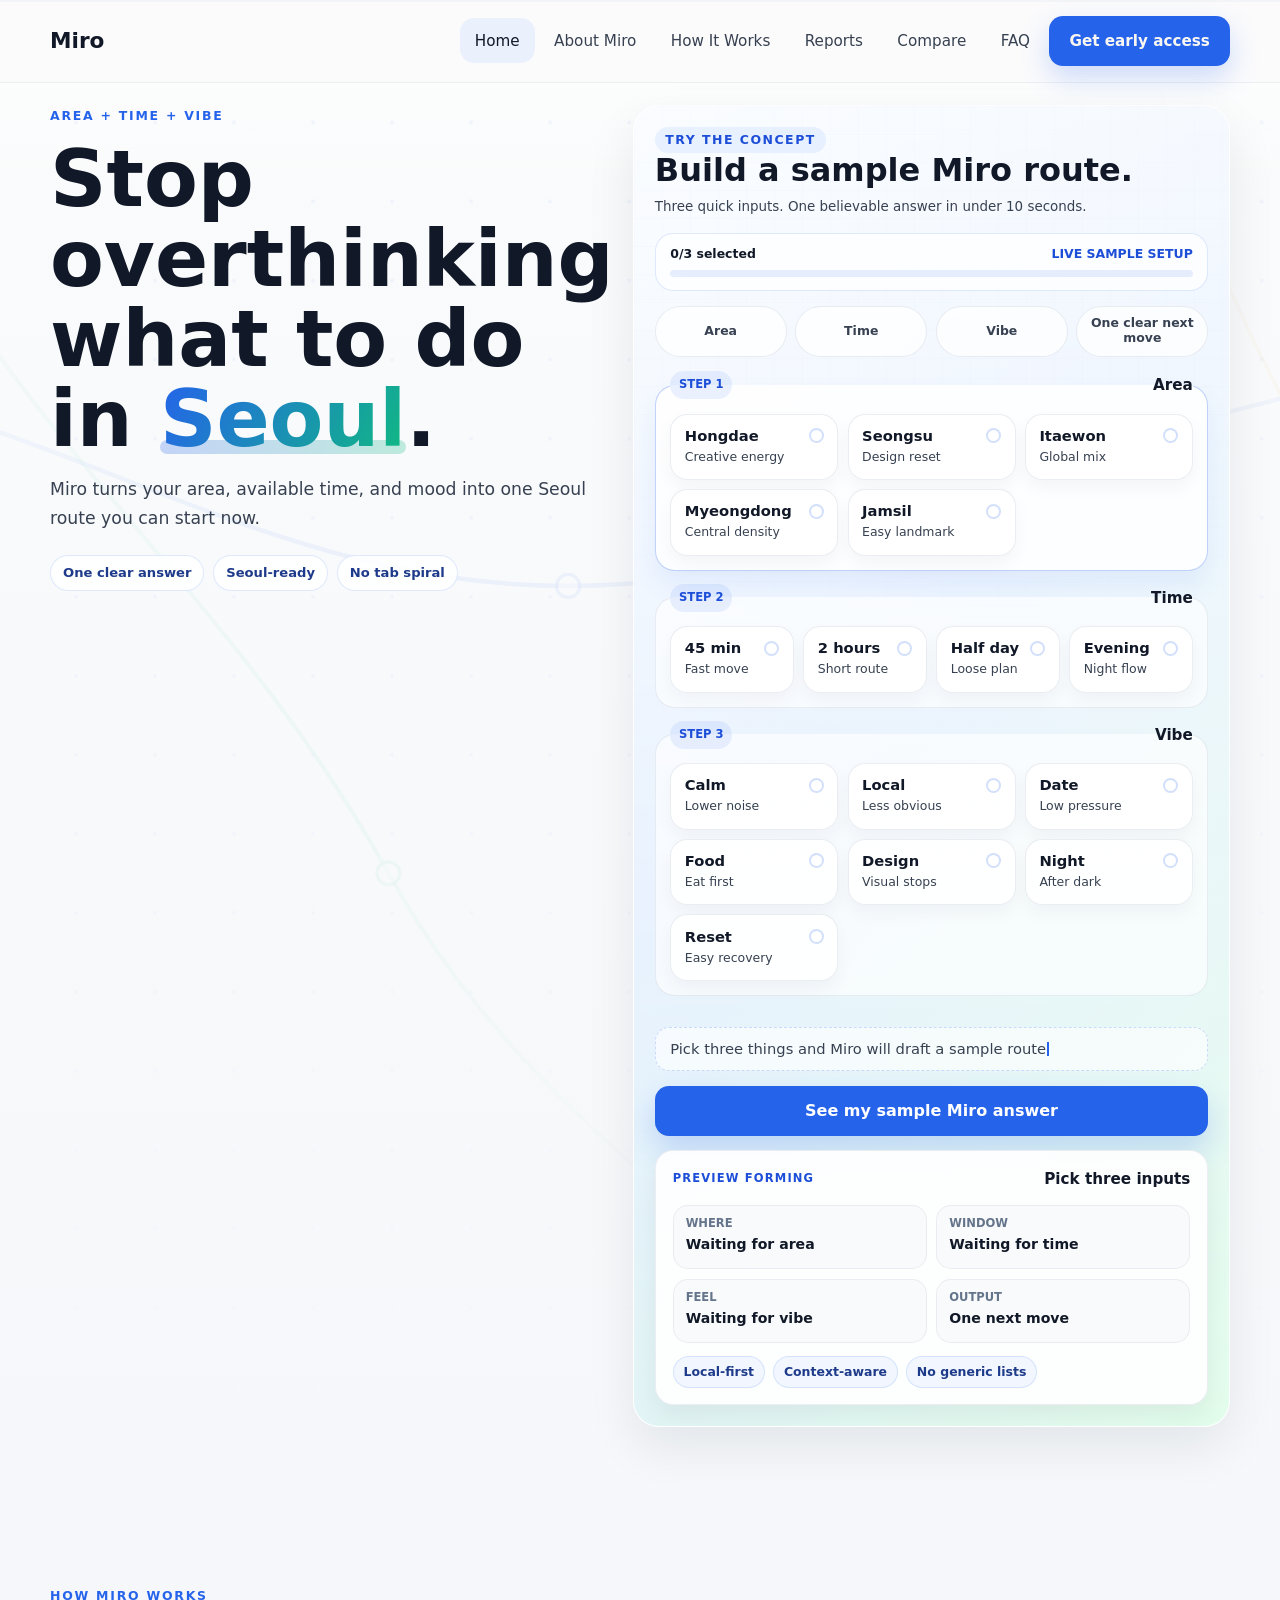
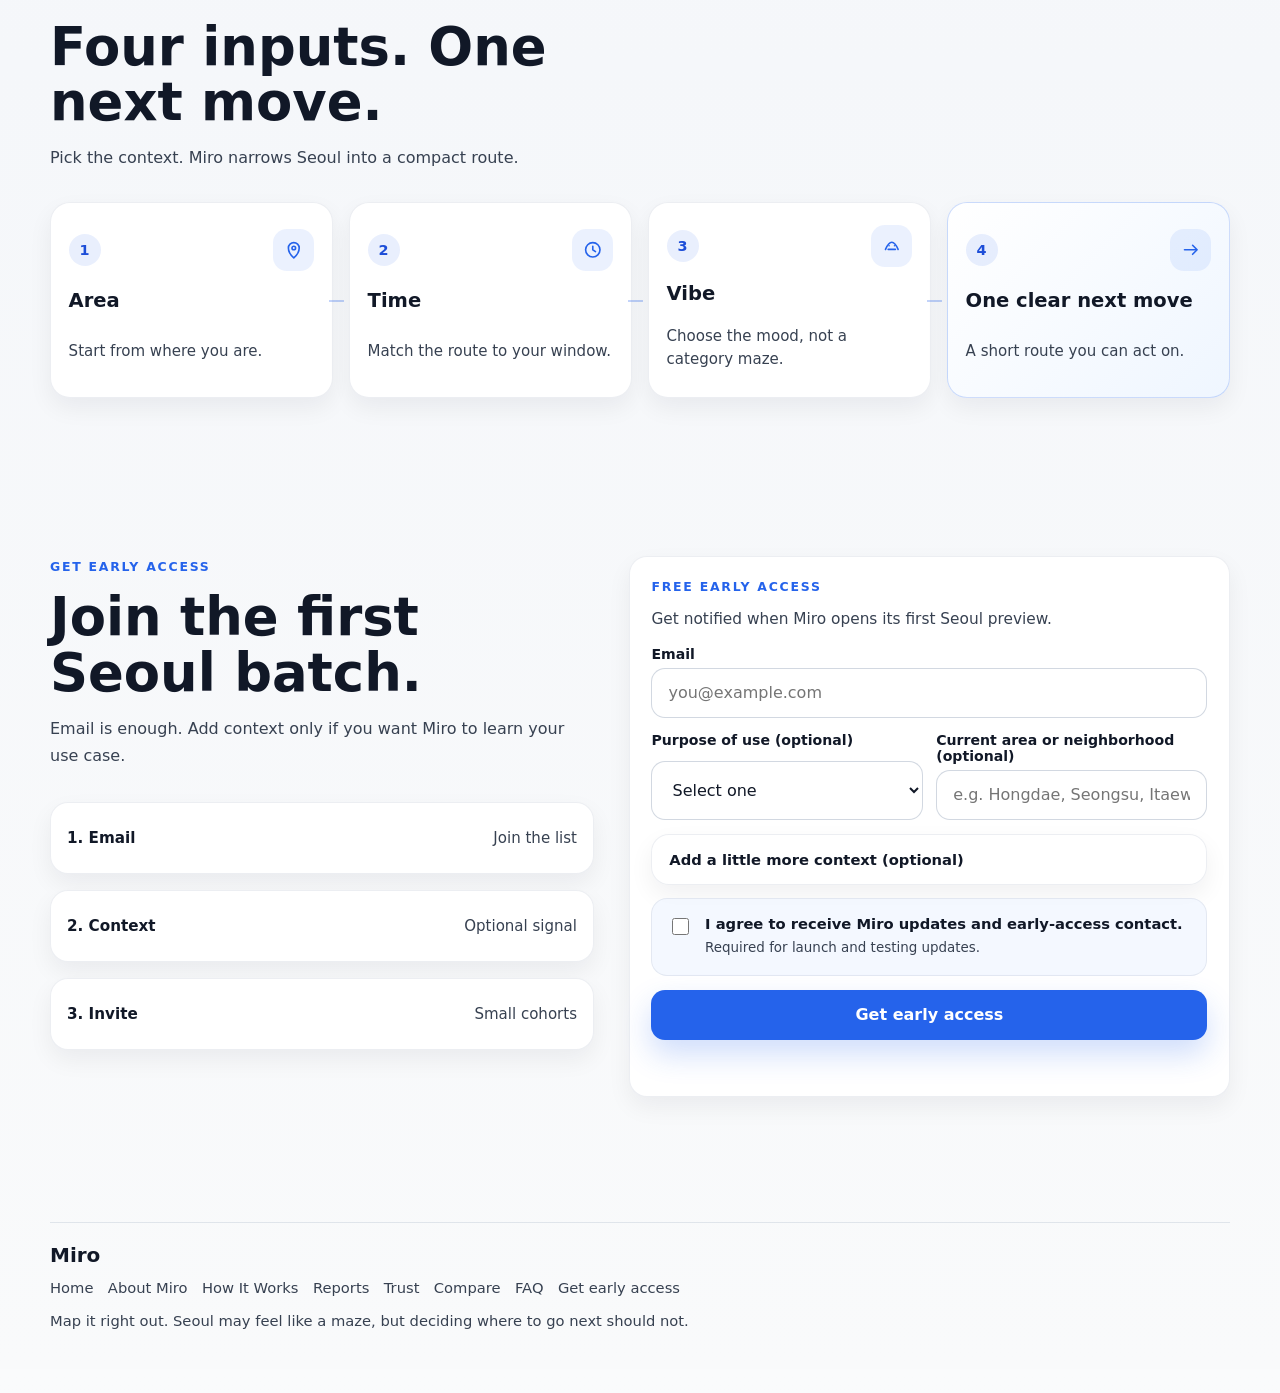
==== commit 96e232da: "Fixing user information saving problems" ====
--- a/index.html
+++ b/index.html
@@ -70,7 +70,7 @@
           <a class="nav-link" data-nav="reports" href="reports/">Reports</a>
           <a class="nav-link" data-nav="compare" href="compare/">Compare</a>
           <a class="nav-link" data-nav="faq" href="faq.html">FAQ</a>
-          <a class="nav-cta" data-nav="apply" data-cta="nav-apply" href="apply.html">Apply</a>
+          <a class="nav-cta" data-nav="apply" data-cta="nav-apply" href="index.html#home-signup">Get early access</a>
         </nav>
 
         <details class="mobile-menu">
@@ -83,7 +83,7 @@
               <a class="nav-link" data-nav="reports" href="reports/">Reports</a>
               <a class="nav-link" data-nav="compare" href="compare/">Compare</a>
               <a class="nav-link" data-nav="faq" href="faq.html">FAQ</a>
-              <a class="nav-cta" data-nav="apply" data-cta="nav-apply-mobile" href="apply.html">Apply</a>
+              <a class="nav-cta" data-nav="apply" data-cta="nav-apply-mobile" href="index.html#home-signup">Get early access</a>
             </nav>
           </div>
         </details>
@@ -107,7 +107,7 @@
             </div>
           </div>
 
-          <section class="demo-card" data-section="home-demo" aria-label="Sample Miro preview">
+          <section id="home-demo" class="demo-card" data-section="home-demo" aria-label="Sample Miro preview">
             <div class="demo-card-shell">
               <div class="demo-copy">
                 <span class="intent-meta">Try the concept</span>
@@ -281,7 +281,7 @@
                 <div class="demo-value-chips" data-demo-value-chips aria-label="Miro trust and value"></div>
                 <p class="demo-tip" data-demo-tip></p>
                 <div class="cta-row">
-                  <a class="button button-primary" href="#home-signup" data-cta="home-primary-get-early-access">Get early access</a>
+                  <a class="button button-primary" href="index.html#home-signup" data-cta="home-primary-get-early-access">Get early access</a>
                   <a class="button button-secondary" href="how-it-works.html" data-cta="home-demo-how">See how it works</a>
                 </div>
               </div>
@@ -355,141 +355,6 @@
             </div>
             <h3>One clear next move</h3>
             <p>A short route you can act on.</p>
-          </article>
-        </div>
-      </div>
-    </section>
-
-    <section class="section section-soft" data-section="why-miro">
-      <div class="container">
-        <div class="section-heading scan-heading">
-          <span class="section-label">Why Miro</span>
-          <h2>Less searching. More deciding.</h2>
-          <p>Most tools add options. Miro compresses the choice.</p>
-        </div>
-
-        <div class="compare-visual" aria-label="Miro comparison">
-          <article class="compare-card">
-            <span class="info-icon" aria-hidden="true">
-              <svg viewBox="0 0 24 24" role="img">
-                <path d="m4 6 5-2 6 2 5-2v14l-5 2-6-2-5 2V6Z"></path>
-                <path d="M9 4v14M15 6v14"></path>
-              </svg>
-            </span>
-            <h3>Maps</h3>
-            <p>Too many pins</p>
-            <span class="compare-tag">High search load</span>
-          </article>
-
-          <article class="compare-card">
-            <span class="info-icon" aria-hidden="true">
-              <svg viewBox="0 0 24 24" role="img">
-                <path d="M6 4h12v16H6z"></path>
-                <path d="M9 8h6M9 12h6M9 16h3"></path>
-              </svg>
-            </span>
-            <h3>Blogs</h3>
-            <p>Generic lists</p>
-            <span class="compare-tag">Hard to fit now</span>
-          </article>
-
-          <article class="compare-card">
-            <span class="info-icon" aria-hidden="true">
-              <svg viewBox="0 0 24 24" role="img">
-                <path d="M7 9h10M7 13h7"></path>
-                <path d="M5 5h14v11H8l-3 3V5Z"></path>
-              </svg>
-            </span>
-            <h3>Social posts</h3>
-            <p>Hard to trust</p>
-            <span class="compare-tag">Trend-first</span>
-          </article>
-
-          <article class="compare-card is-miro">
-            <span class="info-icon" aria-hidden="true">
-              <svg viewBox="0 0 24 24" role="img">
-                <path d="M5 12h9"></path>
-                <path d="m11 8 4 4-4 4"></path>
-                <path d="M17 5h2v14h-2"></path>
-              </svg>
-            </span>
-            <h3>Miro</h3>
-            <p>One tailored answer</p>
-            <span class="compare-tag">Area + time + vibe</span>
-          </article>
-        </div>
-      </div>
-    </section>
-
-    <section class="section section-tight" data-section="sample-output">
-      <div class="container">
-        <div class="sample-layout">
-          <div class="section-heading scan-heading">
-            <span class="section-label">What you get</span>
-            <h2>A compact answer, not a research project.</h2>
-            <p>Each result explains why it fits and what to do first.</p>
-          </div>
-
-          <article class="sample-output-card" aria-label="Sample Miro output">
-            <div class="sample-output-head">
-              <span class="intent-meta">Sample result</span>
-              <span class="time-pill">About 2 hours</span>
-            </div>
-            <h3>Seongsu design reset</h3>
-            <p>Fits a calm afternoon when you want coffee, a walk, and one memorable local stop.</p>
-
-            <ol class="route-line">
-              <li>
-                <span class="route-index">1</span>
-                <div>
-                  <strong>Cafe street start</strong>
-                  <span>Easy first stop near Seongsu Station</span>
-                </div>
-              </li>
-              <li>
-                <span class="route-index">2</span>
-                <div>
-                  <strong>Design shop loop</strong>
-                  <span>Short walk, low planning risk</span>
-                </div>
-              </li>
-              <li>
-                <span class="route-index">3</span>
-                <div>
-                  <strong>Dinner backup nearby</strong>
-                  <span>Stay flexible if the first place is full</span>
-                </div>
-              </li>
-            </ol>
-
-            <div class="chip-row" aria-label="Trust and value signals">
-              <span>Short walk</span>
-              <span>Indoor backup</span>
-              <span>Visitor-friendly</span>
-            </div>
-          </article>
-        </div>
-      </div>
-    </section>
-
-    <section class="section section-tight" data-section="trust-value">
-      <div class="container">
-        <div class="micro-strip" aria-label="Miro trust and value">
-          <article class="micro-card">
-            <span class="micro-dot" aria-hidden="true"></span>
-            <strong>Built for first-session decisions</strong>
-          </article>
-          <article class="micro-card">
-            <span class="micro-dot" aria-hidden="true"></span>
-            <strong>Designed for Seoul visitors</strong>
-          </article>
-          <article class="micro-card">
-            <span class="micro-dot" aria-hidden="true"></span>
-            <strong>No endless planning</strong>
-          </article>
-          <article class="micro-card">
-            <span class="micro-dot" aria-hidden="true"></span>
-            <strong>Early access</strong>
           </article>
         </div>
       </div>
@@ -602,7 +467,6 @@
 
               <div class="form-actions">
                 <button class="button button-primary" type="submit" data-cta="home-signup-submit">Get early access</button>
-                <p class="form-note">Need more context? Use the <a href="apply.html" data-cta="home-apply-link">Apply page</a>.</p>
                 <div class="form-status" data-form-status aria-live="polite"></div>
               </div>
             </div>
@@ -611,102 +475,12 @@
               <span class="intent-meta">You&rsquo;re in</span>
               <h3>You&rsquo;re on the Miro early-access list.</h3>
               <p>Saved for <strong data-success-email></strong>. We&rsquo;ll use this signal to shape first Seoul routes.</p>
-              <p class="form-note">Priority-interest signal is below.</p>
             </div>
           </form>
         </div>
       </div>
     </section>
 
-    <section class="section" data-section="priority">
-      <div class="container">
-        <div class="section-heading">
-          <span class="section-label">Stronger interest</span>
-          <h2>Already want priority?</h2>
-          <p>A separate signal for people who would pay for faster access.</p>
-        </div>
-
-        <div class="intent-grid">
-          <article class="intent-card is-priority" id="priority-access" data-intent="priority">
-            <span class="intent-meta">Secondary signal</span>
-            <h3>I&rsquo;d pay for priority access.</h3>
-            <p>Use this when the sample feels immediately useful.</p>
-            <div class="cta-row">
-              <a
-                class="button button-accent"
-                href="https://buy.stripe.com/YOUR_PAYMENT_LINK"
-                target="_blank"
-                rel="noopener noreferrer"
-                data-cta="stronger_intent_cta_clicked"
-                data-payment-cta="payment_cta_clicked"
-                data-placeholder-label="I&rsquo;d pay for priority access"
-                data-placeholder-cta="stronger_intent_cta_clicked"
-                data-placeholder-note-target="home-priority-note"
-              >
-                Reserve priority access
-              </a>
-            </div>
-            <p class="form-note" id="home-priority-note" hidden>Noted. Priority access opens after the first cohort.</p>
-          </article>
-        </div>
-      </div>
-    </section>
-
-    <section class="section" data-section="navigation">
-      <div class="container">
-        <div class="section-heading">
-          <span class="section-label">Want more detail?</span>
-          <h2>Scan the rest.</h2>
-        </div>
-
-        <div class="link-rail">
-          <div class="link-rail-item">
-            <h3>About Miro</h3>
-            <p>Problem and product angle.</p>
-            <a href="about.html" data-cta="about-home">Read the story</a>
-          </div>
-          <div class="link-rail-item">
-            <h3>How It Works</h3>
-            <p>Area, time, vibe, answer.</p>
-            <a href="how-it-works.html" data-cta="how-home">See the model</a>
-          </div>
-          <div class="link-rail-item">
-            <h3>Apply</h3>
-            <p>Dedicated signup flow.</p>
-            <a href="apply.html" data-cta="apply-home">Go to Apply</a>
-          </div>
-          <div class="link-rail-item">
-            <h3>Trust</h3>
-            <p>Expectations and limits.</p>
-            <a href="trust.html" data-cta="trust-home">Read the trust notes</a>
-          </div>
-          <div class="link-rail-item">
-            <h3>Reports</h3>
-            <p>Future data templates.</p>
-            <a href="reports/" data-cta="reports-home">View reports</a>
-          </div>
-          <div class="link-rail-item">
-            <h3>Compare</h3>
-            <p>Where Miro fits.</p>
-            <a href="compare/" data-cta="compare-home">Compare Miro</a>
-          </div>
-        </div>
-      </div>
-    </section>
-
-    <section class="section" data-section="closing">
-      <div class="container">
-        <div class="closing-panel">
-          <span class="section-label">Early access</span>
-          <h2>Help shape the first version.</h2>
-          <p>Small Seoul cohorts. Faster decisions. Clearer routes.</p>
-          <div class="cta-row">
-            <a class="button button-primary" href="#home-signup" data-cta="home-closing-signup">Get early access</a>
-            <a class="button button-secondary" href="faq.html" data-cta="home-closing-faq">Read the FAQ</a>
-          </div>
-        </div>
-      </div>
-    </section>
   </main>
 
   <footer class="site-footer">
@@ -721,7 +495,7 @@
           <a href="trust.html">Trust</a>
           <a href="compare/">Compare</a>
           <a href="faq.html">FAQ</a>
-          <a href="apply.html">Apply</a>
+          <a href="index.html#home-signup">Get early access</a>
         </div>
         <p class="footer-meta">Map it right out. Seoul may feel like a maze, but deciding where to go next should not.</p>
       </div>
--- a/styles.css
+++ b/styles.css
@@ -2651,3 +2651,58 @@
   .demo-preview-cursor { animation: none; }
   .scroll-progress > span { transition: none; }
 }
+
+/* ---------- Round 2: chip click polish (visual artifact fix) ---------- */
+
+.demo-choice {
+  overflow: visible;
+  outline: none;
+  text-decoration: none;
+  user-select: none;
+  -webkit-user-select: none;
+  -webkit-tap-highlight-color: transparent;
+}
+
+.demo-choice:focus,
+.demo-choice:focus-visible,
+.demo-choice:focus-within {
+  outline: none;
+}
+
+.demo-choice input {
+  appearance: none;
+  -webkit-appearance: none;
+}
+
+.demo-choice input:focus,
+.demo-choice input:focus-visible {
+  outline: none !important;
+  box-shadow: none !important;
+}
+
+.demo-choice input:focus-visible + span {
+  border-color: rgba(37, 99, 235, 0.48);
+  box-shadow:
+    0 14px 26px rgba(15, 23, 42, 0.08),
+    0 0 0 3px rgba(37, 99, 235, 0.18);
+}
+
+.demo-choice input:checked:focus-visible + span {
+  box-shadow:
+    0 16px 28px rgba(37, 99, 235, 0.14),
+    0 0 0 3px rgba(37, 99, 235, 0.18);
+}
+
+.demo-choice,
+.demo-choice > span,
+.demo-choice > span *,
+.demo-choice:hover > span,
+.demo-choice:hover > span *,
+.demo-choice:focus-within > span,
+.demo-choice:focus-within > span *,
+.demo-choice:active > span,
+.demo-choice:active > span *,
+.demo-choice input:checked + span,
+.demo-choice input:checked + span * {
+  text-decoration: none !important;
+}
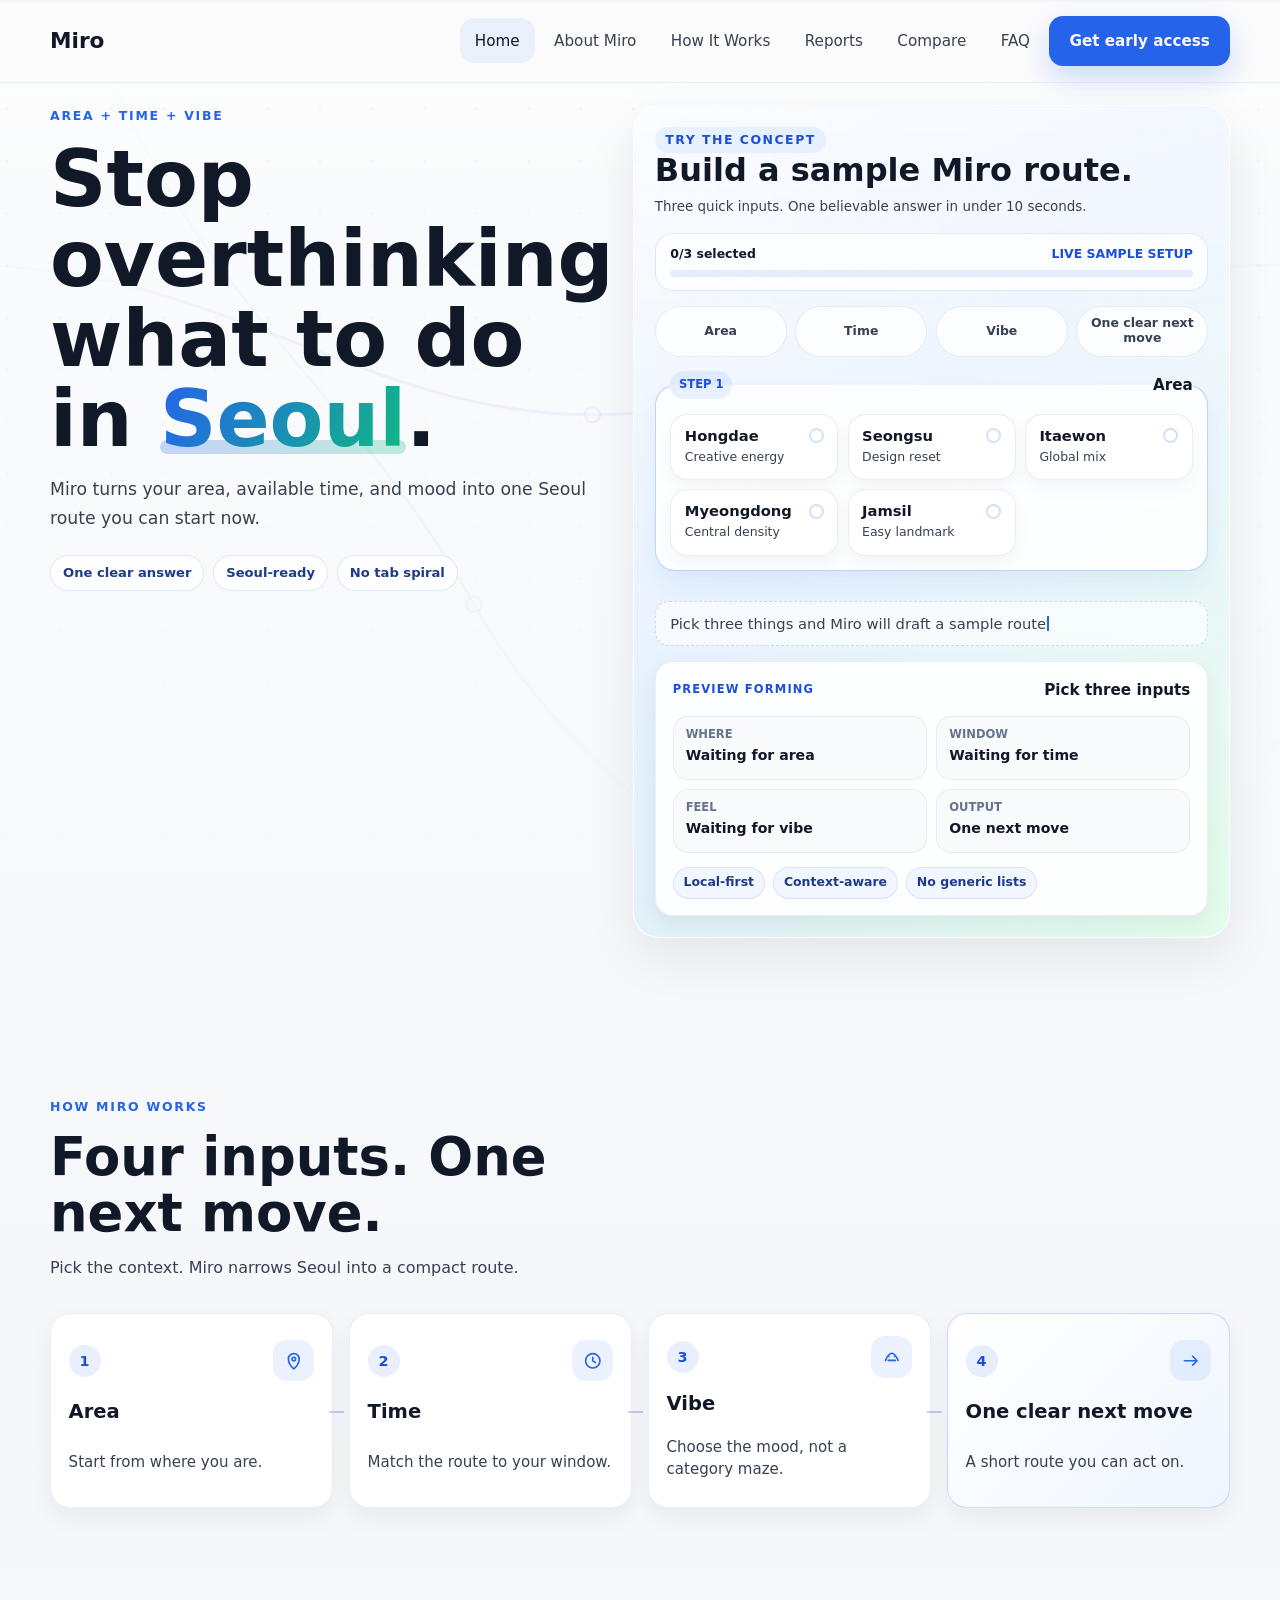
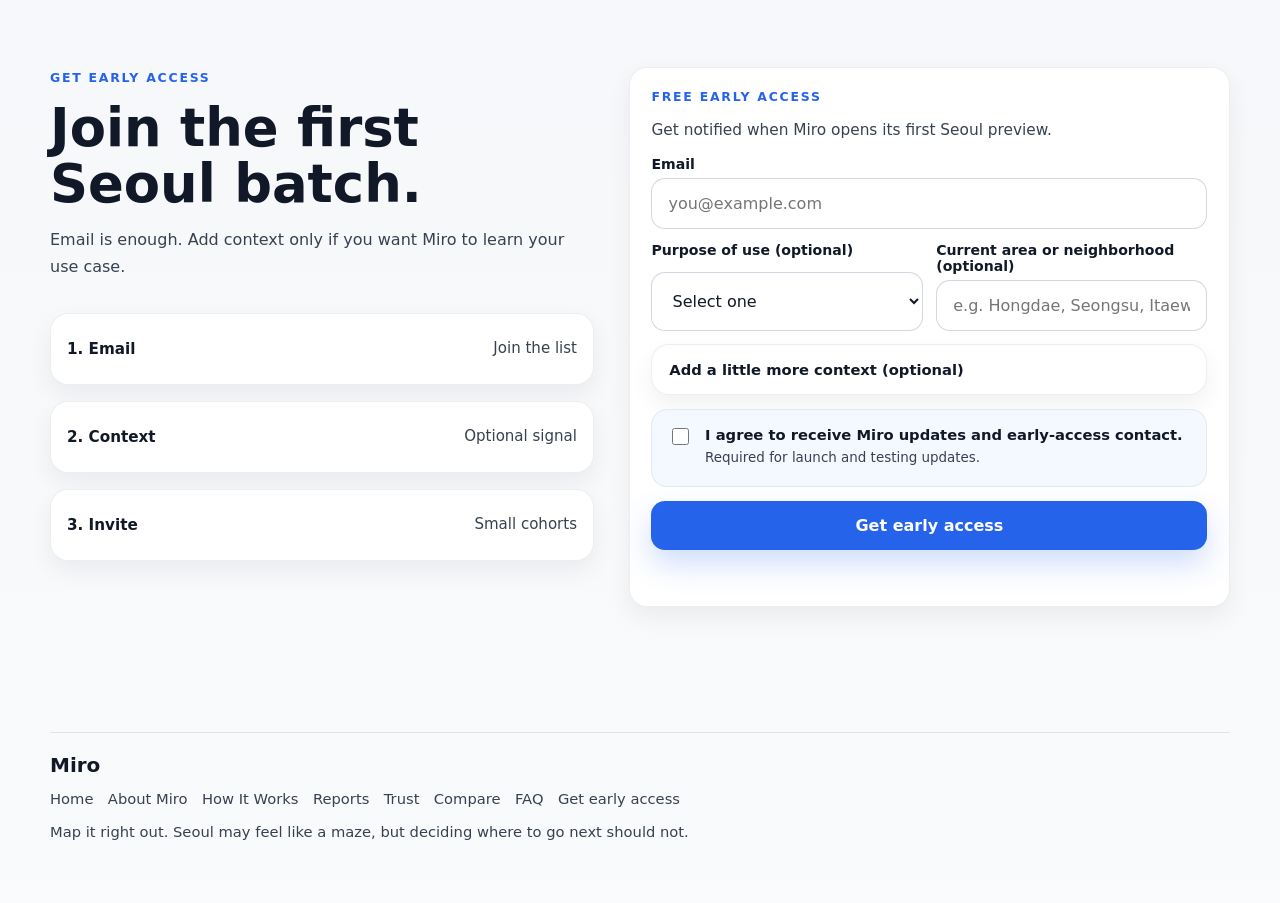
==== commit 2a21d79f: "Simplifying design in Concept step 1,2,3 part" ====
--- a/index.html
+++ b/index.html
@@ -169,7 +169,7 @@
                     </div>
                   </fieldset>
 
-                  <fieldset class="demo-choice-group" data-demo-group="time">
+                  <fieldset class="demo-choice-group" data-demo-group="time" hidden aria-hidden="true">
                     <legend>
                       <span class="demo-step-kicker">Step 2</span>
                       <span>Time</span>
@@ -194,7 +194,7 @@
                     </div>
                   </fieldset>
 
-                  <fieldset class="demo-choice-group" data-demo-group="vibe">
+                  <fieldset class="demo-choice-group" data-demo-group="vibe" hidden aria-hidden="true">
                     <legend>
                       <span class="demo-step-kicker">Step 3</span>
                       <span>Vibe</span>
@@ -232,7 +232,7 @@
                   </fieldset>
                 </div>
 
-                <button class="button button-primary" type="submit" data-cta="home-demo-submit">See my sample Miro answer</button>
+                <button class="button button-primary" type="submit" data-cta="home-demo-submit" hidden>See my sample Miro answer</button>
               </form>
 
               <div class="demo-placeholder demo-live-preview" data-demo-placeholder aria-live="polite">
--- a/styles.css
+++ b/styles.css
@@ -543,6 +543,10 @@
   box-shadow: 0 14px 26px rgba(37, 99, 235, 0.08);
 }
 
+.demo-choice-group.is-active:not([hidden]) {
+  animation: demoStepIn 180ms ease;
+}
+
 .demo-choice-group.is-complete {
   border-color: rgba(16, 185, 129, 0.28);
 }
@@ -878,6 +882,18 @@
 }
 
 @keyframes demoResultIn {
+  from {
+    opacity: 0;
+    transform: translateY(6px);
+  }
+
+  to {
+    opacity: 1;
+    transform: translateY(0);
+  }
+}
+
+@keyframes demoStepIn {
   from {
     opacity: 0;
     transform: translateY(6px);
@@ -2104,6 +2120,10 @@
   }
 
   .demo-result.is-revealed {
+    animation: none;
+  }
+
+  .demo-choice-group.is-active:not([hidden]) {
     animation: none;
   }
 }
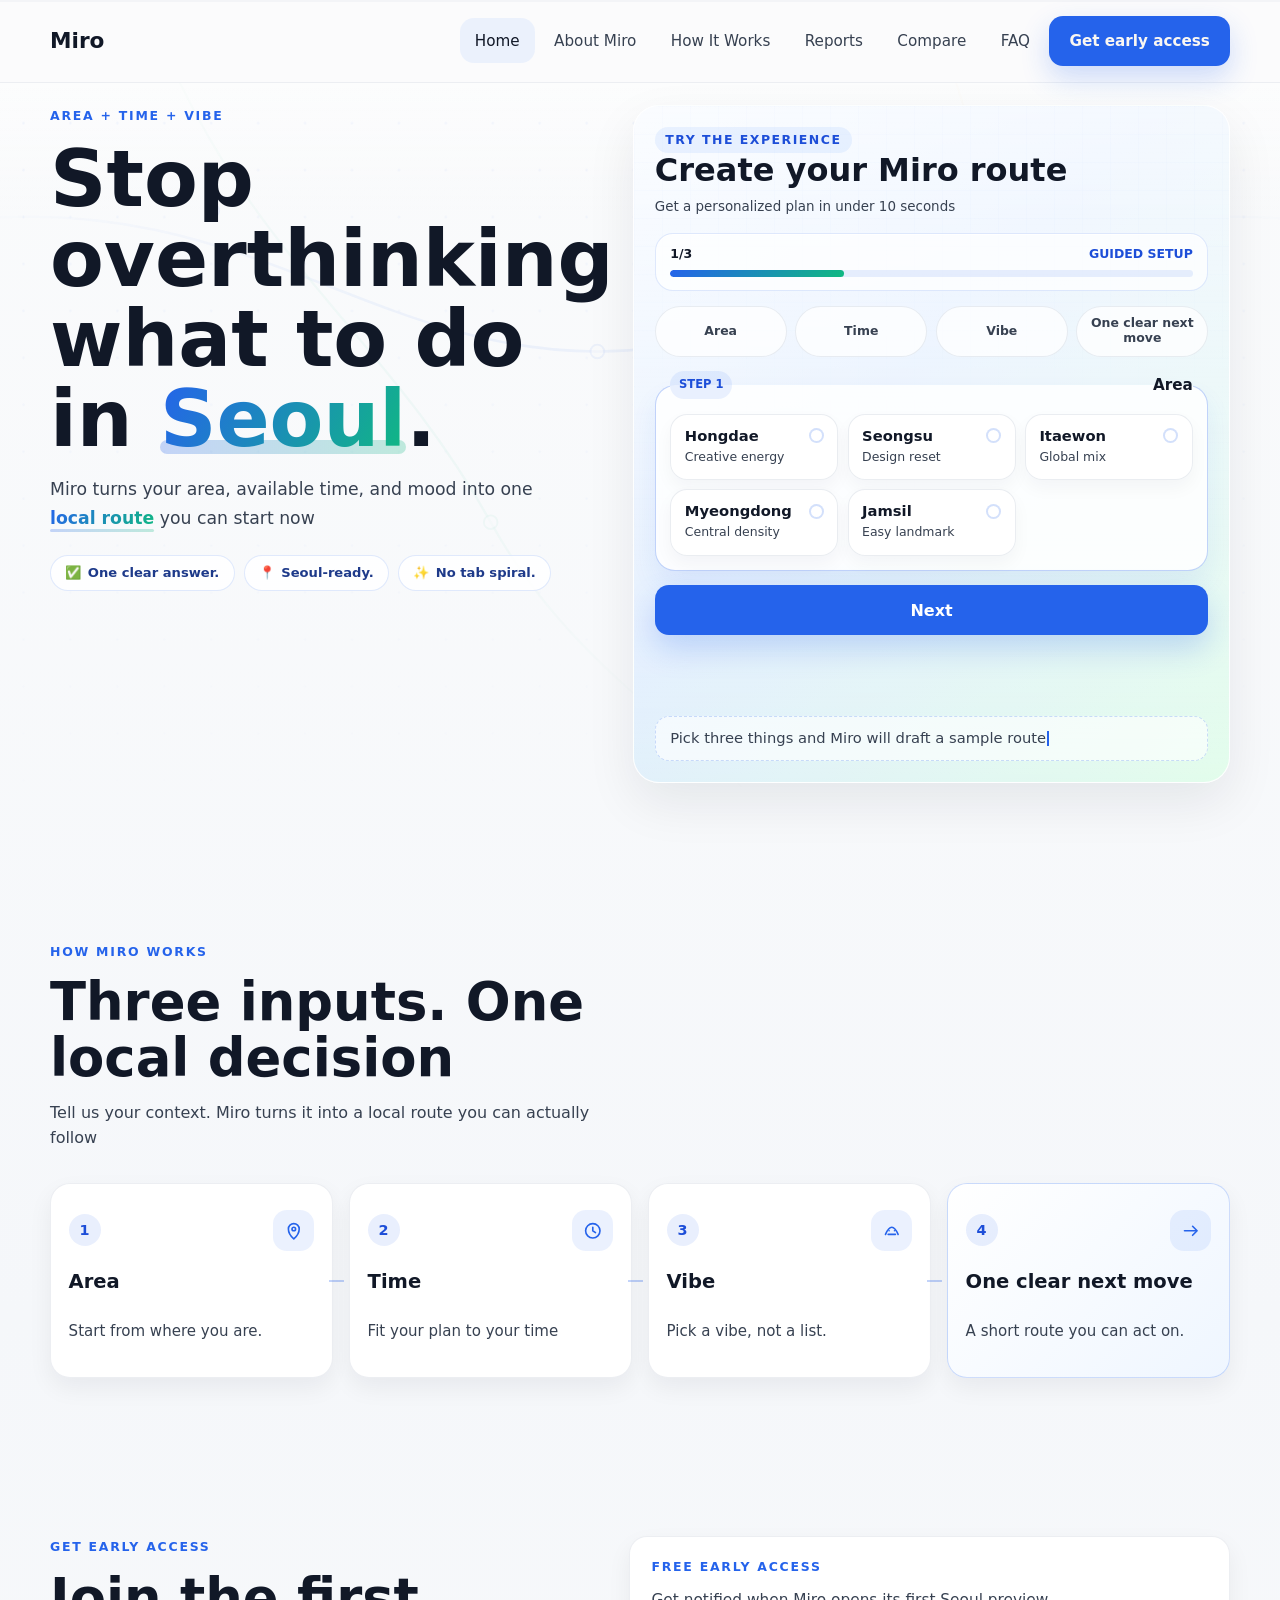
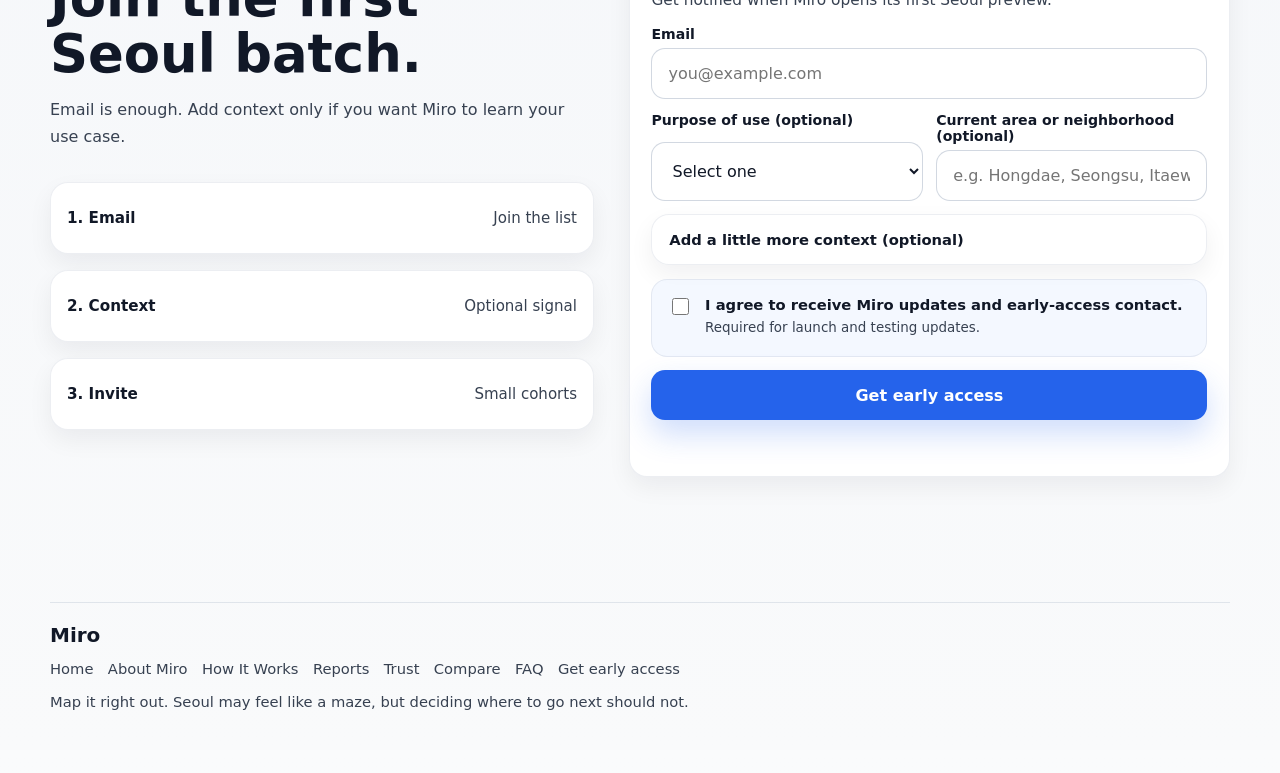
==== commit b5d2b2dc: "Reflecting Aleksandra's comment" ====
--- a/index.html
+++ b/index.html
@@ -99,27 +99,27 @@
           <div class="page-copy">
             <span class="eyebrow">Area + time + vibe</span>
             <h1 class="page-title">Stop overthinking what to do in <span class="accent-word">Seoul</span>.</h1>
-            <p class="page-lead">Miro turns your area, available time, and mood into one Seoul route you can start now.</p>
+            <p class="page-lead">Miro turns your area, available time, and mood into one <strong class="accent-word">local route</strong> you can start now</p>
             <div class="hero-signal-row" aria-label="Miro benefits">
-              <span class="signal-chip">One clear answer</span>
-              <span class="signal-chip">Seoul-ready</span>
-              <span class="signal-chip">No tab spiral</span>
+              <span class="signal-chip"><span aria-hidden="true">✅</span> One clear answer.</span>
+              <span class="signal-chip"><span aria-hidden="true">📍</span> Seoul-ready.</span>
+              <span class="signal-chip"><span aria-hidden="true">✨</span> No tab spiral.</span>
             </div>
           </div>
 
           <section id="home-demo" class="demo-card" data-section="home-demo" aria-label="Sample Miro preview">
             <div class="demo-card-shell">
               <div class="demo-copy">
-                <span class="intent-meta">Try the concept</span>
-                <h2 class="demo-title">Build a sample Miro route.</h2>
-                <p class="form-note">Three quick inputs. One believable answer in under 10 seconds.</p>
+                <span class="intent-meta">Try the Experience</span>
+                <h2 class="demo-title">Create your Miro route</h2>
+                <p class="form-note">Get a personalized plan in under 10 seconds</p>
               </div>
 
               <form class="demo-form" data-demo-form="home">
                 <div class="demo-progress" aria-label="Demo selection progress">
                   <div class="demo-progress-head">
-                    <span class="demo-progress-count"><span data-demo-progress-current>0</span>/3 selected</span>
-                    <span class="demo-progress-label">Live sample setup</span>
+                    <span class="demo-progress-count"><span data-demo-progress-current>1</span>/3</span>
+                    <span class="demo-progress-label">Guided setup</span>
                   </div>
                   <div class="demo-progress-bar" aria-hidden="true">
                     <span class="demo-progress-fill" data-demo-progress-fill></span>
@@ -232,10 +232,16 @@
                   </fieldset>
                 </div>
 
+                <div class="demo-step-actions">
+                  <button class="button button-secondary" type="button" data-demo-back hidden>Back</button>
+                  <button class="button button-primary" type="button" data-demo-next data-cta="home-demo-next">Next</button>
+                  <button class="button button-secondary" type="button" data-demo-start-over hidden>Start Over</button>
+                </div>
+                <p class="form-note demo-step-status" data-demo-step-status aria-live="polite"></p>
                 <button class="button button-primary" type="submit" data-cta="home-demo-submit" hidden>See my sample Miro answer</button>
               </form>
 
-              <div class="demo-placeholder demo-live-preview" data-demo-placeholder aria-live="polite">
+              <div class="demo-placeholder demo-live-preview" data-demo-placeholder aria-live="polite" hidden>
                 <div class="demo-preview-head">
                   <span>Preview forming</span>
                   <strong data-demo-preview-title>Pick three inputs</strong>
@@ -295,8 +301,8 @@
       <div class="container">
         <div class="section-heading scan-heading">
           <span class="section-label">How Miro works</span>
-          <h2>Four inputs. One next move.</h2>
-          <p>Pick the context. Miro narrows Seoul into a compact route.</p>
+          <h2>Three inputs. One local decision</h2>
+          <p>Tell us your context. Miro turns it into a local route you can actually follow</p>
         </div>
 
         <div class="flow-grid" aria-label="How Miro works">
@@ -325,7 +331,7 @@
               </span>
             </div>
             <h3>Time</h3>
-            <p>Match the route to your window.</p>
+            <p>Fit your plan to your time</p>
           </article>
 
           <article class="flow-step">
@@ -340,7 +346,7 @@
               </span>
             </div>
             <h3>Vibe</h3>
-            <p>Choose the mood, not a category maze.</p>
+            <p>Pick a vibe, not a list.</p>
           </article>
 
           <article class="flow-step is-outcome">
--- a/styles.css
+++ b/styles.css
@@ -198,6 +198,11 @@
   transform: translateY(-1px);
 }
 
+.nav-cta:active,
+.button:active {
+  transform: translateY(0) scale(0.98);
+}
+
 .nav-cta {
   background: #2563eb;
   color: #faf7f2;
@@ -547,6 +552,11 @@
   animation: demoStepIn 180ms ease;
 }
 
+.demo-choice-group.is-exiting,
+.demo-result.is-exiting {
+  animation: demoStepOut 170ms ease both;
+}
+
 .demo-choice-group.is-complete {
   border-color: rgba(16, 185, 129, 0.28);
 }
@@ -668,6 +678,30 @@
   color: var(--muted);
   font-size: 0.78rem;
   line-height: 1.35;
+}
+
+.demo-step-actions {
+  display: flex;
+  flex-wrap: wrap;
+  gap: 0.65rem;
+}
+
+.demo-step-actions .button {
+  flex: 1 1 8rem;
+}
+
+.demo-step-actions .button-primary {
+  width: auto;
+}
+
+.demo-step-status {
+  min-height: 1.25rem;
+  margin: 0;
+}
+
+.demo-step-status.is-error {
+  color: #b91c1c;
+  font-weight: 700;
 }
 
 .demo-card.is-demo-ready .demo-progress {
@@ -902,6 +936,18 @@
   to {
     opacity: 1;
     transform: translateY(0);
+  }
+}
+
+@keyframes demoStepOut {
+  from {
+    opacity: 1;
+    transform: translateY(0);
+  }
+
+  to {
+    opacity: 0;
+    transform: translateY(-6px);
   }
 }
 
@@ -1092,6 +1138,11 @@
   line-height: 1;
 }
 
+.signal-chip {
+  gap: 0.4rem;
+  padding-inline: 0.9rem;
+}
+
 .flow-grid,
 .compare-visual,
 .micro-strip,
@@ -2124,6 +2175,11 @@
   }
 
   .demo-choice-group.is-active:not([hidden]) {
+    animation: none;
+  }
+
+  .demo-choice-group.is-exiting,
+  .demo-result.is-exiting {
     animation: none;
   }
 }
@@ -2195,7 +2251,8 @@
 }
 
 /* Accent word gradient */
-.page-title .accent-word {
+.page-title .accent-word,
+.page-lead .accent-word {
   background: linear-gradient(120deg, var(--brand) 0%, var(--accent) 100%);
   -webkit-background-clip: text;
   background-clip: text;
@@ -2204,7 +2261,8 @@
   display: inline-block;
 }
 
-.page-title .accent-word::after {
+.page-title .accent-word::after,
+.page-lead .accent-word::after {
   content: "";
   position: absolute;
   left: 0;
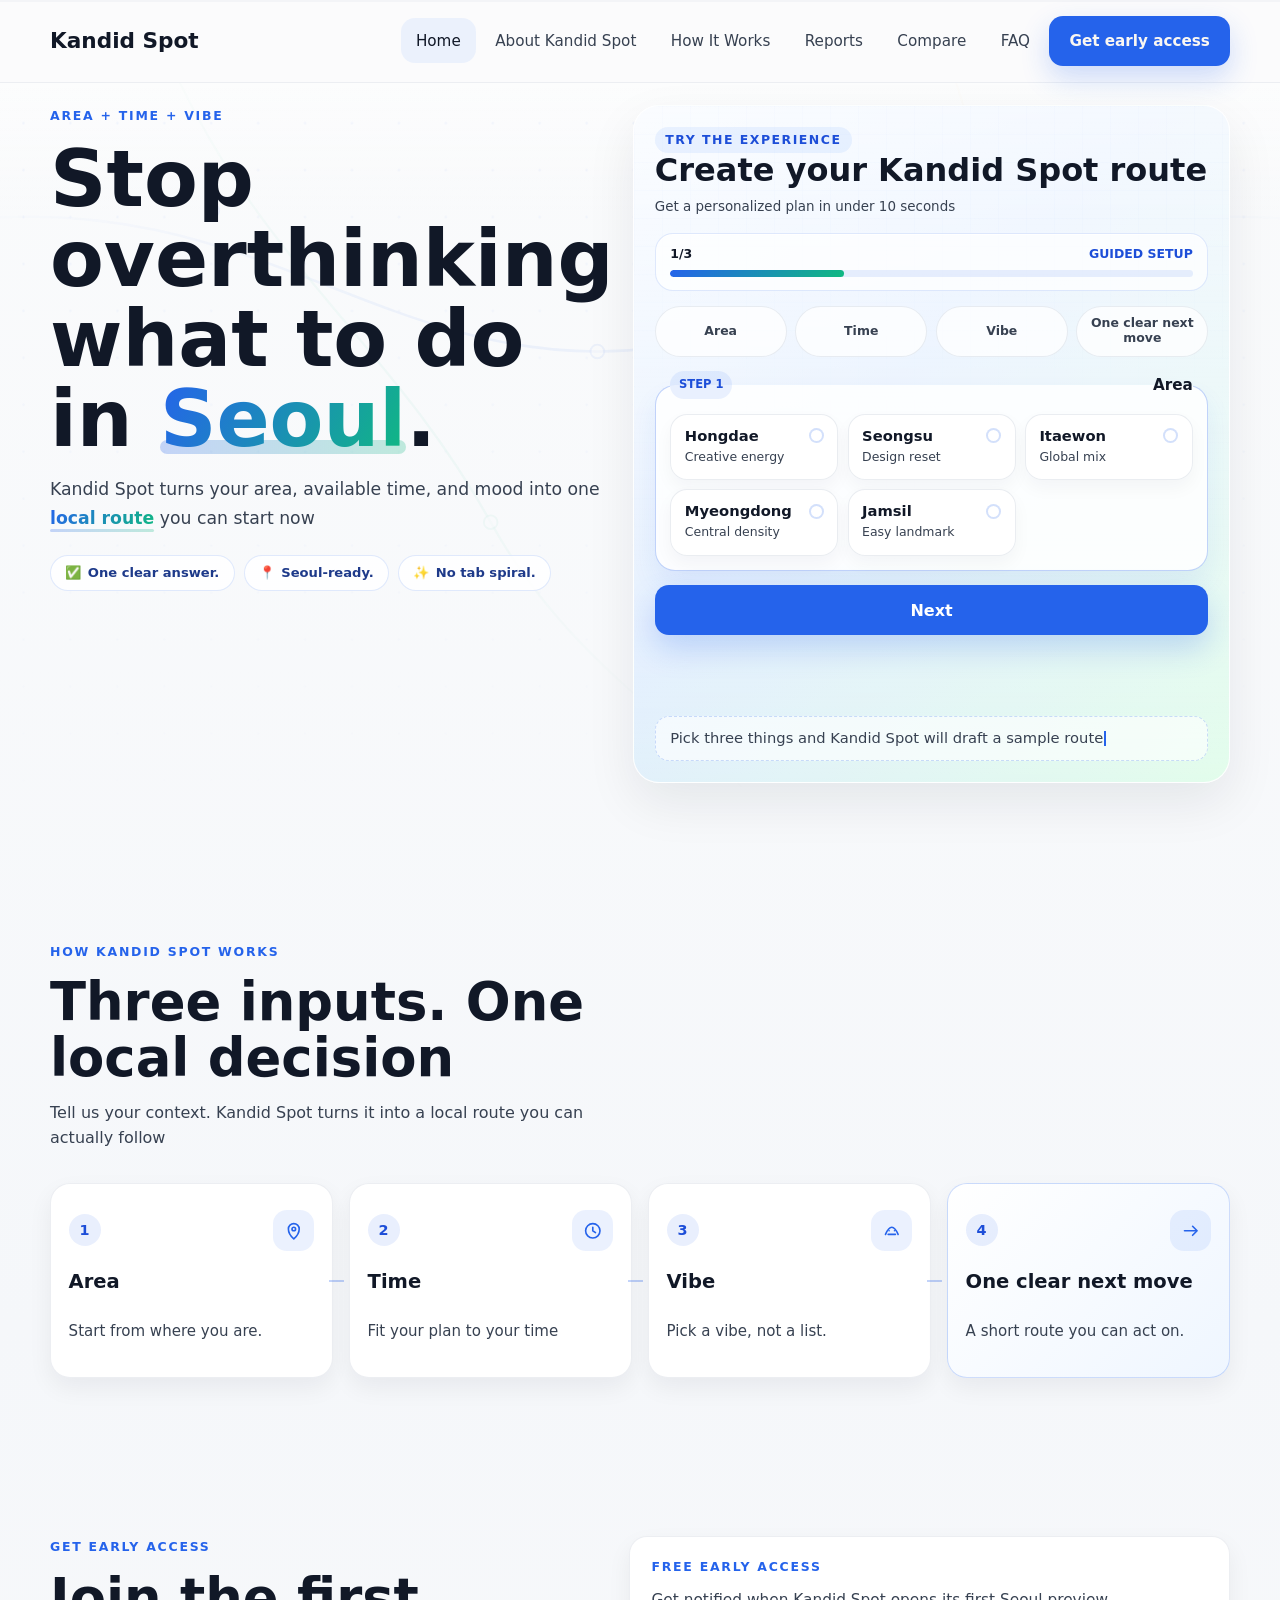
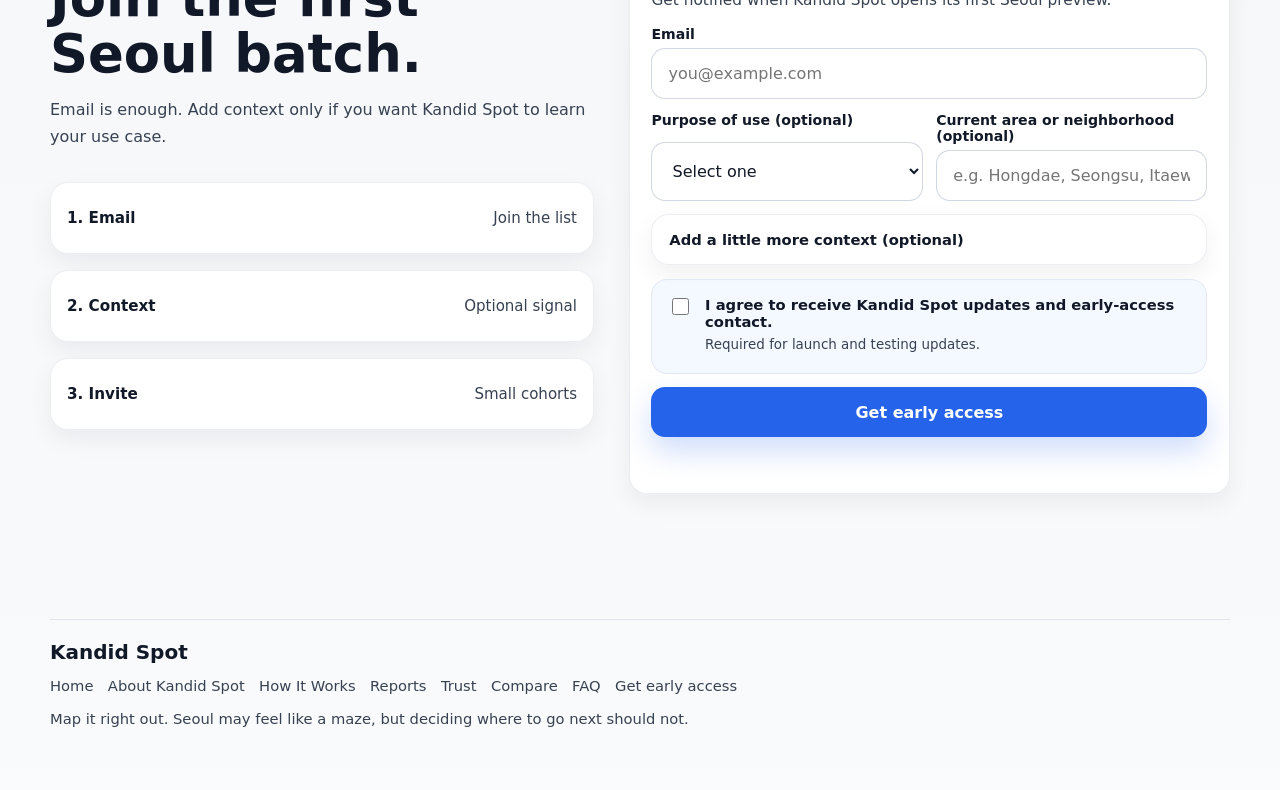
==== commit dbd785a5: "Renaming Miro to KandidSpot" ====
--- a/index.html
+++ b/index.html
@@ -3,18 +3,18 @@
 <head>
   <meta charset="utf-8">
   <meta name="viewport" content="width=device-width, initial-scale=1">
-  <title>Miro | Context-aware Korea travel recommendations</title>
-  <meta name="description" content="Miro helps international travelers in Korea preview context-aware itineraries and local recommendations shaped by area, time, vibe, and local signals.">
+  <title>Kandid Spot | Context-aware Korea travel recommendations</title>
+  <meta name="description" content="Kandid Spot helps international travelers in Korea preview context-aware itineraries and local recommendations shaped by area, time, vibe, and local signals.">
   <!-- SEO: Phase 1 foundation -->
   <link rel="canonical" href="https://miro-smoketest.vercel.app/">
-  <meta property="og:site_name" content="Miro">
-  <meta property="og:title" content="Miro | Context-aware Korea travel recommendations">
-  <meta property="og:description" content="Miro helps international travelers in Korea preview context-aware itineraries and local recommendations shaped by area, time, vibe, and local signals.">
+  <meta property="og:site_name" content="Kandid Spot">
+  <meta property="og:title" content="Kandid Spot | Context-aware Korea travel recommendations">
+  <meta property="og:description" content="Kandid Spot helps international travelers in Korea preview context-aware itineraries and local recommendations shaped by area, time, vibe, and local signals.">
   <meta property="og:type" content="website">
   <meta property="og:url" content="https://miro-smoketest.vercel.app/">
   <meta name="twitter:card" content="summary">
-  <meta name="twitter:title" content="Miro | Context-aware Korea travel recommendations">
-  <meta name="twitter:description" content="Miro helps international travelers in Korea preview context-aware itineraries and local recommendations shaped by area, time, vibe, and local signals.">
+  <meta name="twitter:title" content="Kandid Spot | Context-aware Korea travel recommendations">
+  <meta name="twitter:description" content="Kandid Spot helps international travelers in Korea preview context-aware itineraries and local recommendations shaped by area, time, vibe, and local signals.">
   <script type="application/ld+json">
   {
     "@context": "https://schema.org",
@@ -22,14 +22,14 @@
       {
         "@type": "Organization",
         "@id": "https://miro-smoketest.vercel.app/#organization",
-        "name": "Miro",
+        "name": "Kandid Spot",
         "url": "https://miro-smoketest.vercel.app/",
-        "description": "Miro is an early-access Korea local travel recommendation product for international travelers."
+        "description": "Kandid Spot is an early-access Korea local travel recommendation product for international travelers."
       },
       {
         "@type": "WebSite",
         "@id": "https://miro-smoketest.vercel.app/#website",
-        "name": "Miro",
+        "name": "Kandid Spot",
         "url": "https://miro-smoketest.vercel.app/",
         "publisher": {
           "@id": "https://miro-smoketest.vercel.app/#organization"
@@ -39,11 +39,11 @@
       {
         "@type": "WebApplication",
         "@id": "https://miro-smoketest.vercel.app/#webapp",
-        "name": "Miro",
+        "name": "Kandid Spot",
         "url": "https://miro-smoketest.vercel.app/",
         "applicationCategory": "TravelApplication",
         "operatingSystem": "Web",
-        "description": "Miro helps international travelers in Korea preview context-aware itineraries and recommendations shaped by area, time, vibe, and local signals.",
+        "description": "Kandid Spot helps international travelers in Korea preview context-aware itineraries and recommendations shaped by area, time, vibe, and local signals.",
         "audience": {
           "@type": "Audience",
           "audienceType": "International travelers visiting Korea"
@@ -61,11 +61,11 @@
   <header class="site-header">
     <div class="container">
       <div class="site-bar">
-        <a class="brand-mark" href="index.html">Miro</a>
+        <a class="brand-mark" href="index.html">Kandid Spot</a>
 
         <nav class="site-nav site-nav-desktop" aria-label="Primary">
           <a class="nav-link" data-nav="home" href="index.html">Home</a>
-          <a class="nav-link" data-nav="about" href="about.html">About Miro</a>
+          <a class="nav-link" data-nav="about" href="about.html">About Kandid Spot</a>
           <a class="nav-link" data-nav="how" href="how-it-works.html">How It Works</a>
           <a class="nav-link" data-nav="reports" href="reports/">Reports</a>
           <a class="nav-link" data-nav="compare" href="compare/">Compare</a>
@@ -78,7 +78,7 @@
           <div class="mobile-menu-panel">
             <nav class="site-nav" aria-label="Mobile">
               <a class="nav-link" data-nav="home" href="index.html">Home</a>
-              <a class="nav-link" data-nav="about" href="about.html">About Miro</a>
+              <a class="nav-link" data-nav="about" href="about.html">About Kandid Spot</a>
               <a class="nav-link" data-nav="how" href="how-it-works.html">How It Works</a>
               <a class="nav-link" data-nav="reports" href="reports/">Reports</a>
               <a class="nav-link" data-nav="compare" href="compare/">Compare</a>
@@ -99,19 +99,19 @@
           <div class="page-copy">
             <span class="eyebrow">Area + time + vibe</span>
             <h1 class="page-title">Stop overthinking what to do in <span class="accent-word">Seoul</span>.</h1>
-            <p class="page-lead">Miro turns your area, available time, and mood into one <strong class="accent-word">local route</strong> you can start now</p>
-            <div class="hero-signal-row" aria-label="Miro benefits">
+            <p class="page-lead">Kandid Spot turns your area, available time, and mood into one <strong class="accent-word">local route</strong> you can start now</p>
+            <div class="hero-signal-row" aria-label="Kandid Spot benefits">
               <span class="signal-chip"><span aria-hidden="true">✅</span> One clear answer.</span>
               <span class="signal-chip"><span aria-hidden="true">📍</span> Seoul-ready.</span>
               <span class="signal-chip"><span aria-hidden="true">✨</span> No tab spiral.</span>
             </div>
           </div>
 
-          <section id="home-demo" class="demo-card" data-section="home-demo" aria-label="Sample Miro preview">
+          <section id="home-demo" class="demo-card" data-section="home-demo" aria-label="Sample Kandid Spot preview">
             <div class="demo-card-shell">
               <div class="demo-copy">
                 <span class="intent-meta">Try the Experience</span>
-                <h2 class="demo-title">Create your Miro route</h2>
+                <h2 class="demo-title">Create your Kandid Spot route</h2>
                 <p class="form-note">Get a personalized plan in under 10 seconds</p>
               </div>
 
@@ -126,7 +126,7 @@
                   </div>
                 </div>
 
-                <div class="demo-flow-strip" aria-label="Miro demo flow">
+                <div class="demo-flow-strip" aria-label="Kandid Spot demo flow">
                   <span data-demo-flow-step="area">Area</span>
                   <span data-demo-flow-step="time">Time</span>
                   <span data-demo-flow-step="vibe">Vibe</span>
@@ -238,7 +238,7 @@
                   <button class="button button-secondary" type="button" data-demo-start-over hidden>Start Over</button>
                 </div>
                 <p class="form-note demo-step-status" data-demo-step-status aria-live="polite"></p>
-                <button class="button button-primary" type="submit" data-cta="home-demo-submit" hidden>See my sample Miro answer</button>
+                <button class="button button-primary" type="submit" data-cta="home-demo-submit" hidden>See my sample Kandid Spot answer</button>
               </form>
 
               <div class="demo-placeholder demo-live-preview" data-demo-placeholder aria-live="polite" hidden>
@@ -264,7 +264,7 @@
                     <strong data-demo-preview-action>One next move</strong>
                   </div>
                 </div>
-                <div class="demo-preview-tags" aria-label="Miro sample qualities">
+                <div class="demo-preview-tags" aria-label="Kandid Spot sample qualities">
                   <span>Local-first</span>
                   <span>Context-aware</span>
                   <span>No generic lists</span>
@@ -273,7 +273,7 @@
 
               <div class="demo-result" data-demo-result hidden>
                 <div class="demo-result-head">
-                  <span class="intent-meta" data-demo-badge>Sample Miro answer</span>
+                  <span class="intent-meta" data-demo-badge>Sample Kandid Spot answer</span>
                   <p class="demo-context" data-demo-context></p>
                   <h3 data-demo-title></h3>
                   <p data-demo-summary></p>
@@ -284,7 +284,7 @@
                 </div>
                 <div class="demo-route-summary" data-demo-route-summary aria-label="Sample route order"></div>
                 <ol class="demo-stops" data-demo-stops></ol>
-                <div class="demo-value-chips" data-demo-value-chips aria-label="Miro trust and value"></div>
+                <div class="demo-value-chips" data-demo-value-chips aria-label="Kandid Spot trust and value"></div>
                 <p class="demo-tip" data-demo-tip></p>
                 <div class="cta-row">
                   <a class="button button-primary" href="index.html#home-signup" data-cta="home-primary-get-early-access">Get early access</a>
@@ -300,12 +300,12 @@
     <section class="section section-tight" data-section="how-miro-works">
       <div class="container">
         <div class="section-heading scan-heading">
-          <span class="section-label">How Miro works</span>
+          <span class="section-label">How Kandid Spot works</span>
           <h2>Three inputs. One local decision</h2>
-          <p>Tell us your context. Miro turns it into a local route you can actually follow</p>
+          <p>Tell us your context. Kandid Spot turns it into a local route you can actually follow</p>
         </div>
 
-        <div class="flow-grid" aria-label="How Miro works">
+        <div class="flow-grid" aria-label="How Kandid Spot works">
           <article class="flow-step">
             <div class="flow-top">
               <span class="flow-number">1</span>
@@ -373,7 +373,7 @@
             <div class="section-heading">
               <span class="section-label">Get early access</span>
               <h2>Join the first Seoul batch.</h2>
-              <p>Email is enough. Add context only if you want Miro to learn your use case.</p>
+              <p>Email is enough. Add context only if you want Kandid Spot to learn your use case.</p>
             </div>
 
             <div class="signup-snap" aria-label="Early access signup steps">
@@ -399,7 +399,7 @@
             data-signup-form="home"
           >
             <span class="section-label" style="margin-bottom: 0;">Free early access</span>
-            <p class="form-intro">Get notified when Miro opens its first Seoul preview.</p>
+            <p class="form-intro">Get notified when Kandid Spot opens its first Seoul preview.</p>
 
             <div data-form-fields class="form-grid">
               <div class="field">
@@ -457,7 +457,7 @@
                     <textarea
                       id="home-message"
                       name="message"
-                      placeholder="Tell Miro what you are trying to decide, plan, or discover."
+                      placeholder="Tell Kandid Spot what you are trying to decide, plan, or discover."
                     ></textarea>
                   </div>
                 </div>
@@ -466,7 +466,7 @@
               <div class="consent-field">
                 <input id="home-consent" name="consent" type="checkbox" required>
                 <div class="consent-copy">
-                  <label for="home-consent">I agree to receive Miro updates and early-access contact.</label>
+                  <label for="home-consent">I agree to receive Kandid Spot updates and early-access contact.</label>
                   <p class="form-note">Required for launch and testing updates.</p>
                 </div>
               </div>
@@ -479,7 +479,7 @@
 
             <div class="form-success" data-form-success hidden>
               <span class="intent-meta">You&rsquo;re in</span>
-              <h3>You&rsquo;re on the Miro early-access list.</h3>
+              <h3>You&rsquo;re on the Kandid Spot early-access list.</h3>
               <p>Saved for <strong data-success-email></strong>. We&rsquo;ll use this signal to shape first Seoul routes.</p>
             </div>
           </form>
@@ -492,10 +492,10 @@
   <footer class="site-footer">
     <div class="container">
       <div class="footer-shell">
-        <div class="footer-mark">Miro</div>
+        <div class="footer-mark">Kandid Spot</div>
         <div class="footer-links">
           <a href="index.html">Home</a>
-          <a href="about.html">About Miro</a>
+          <a href="about.html">About Kandid Spot</a>
           <a href="how-it-works.html">How It Works</a>
           <a href="reports/">Reports</a>
           <a href="trust.html">Trust</a>
